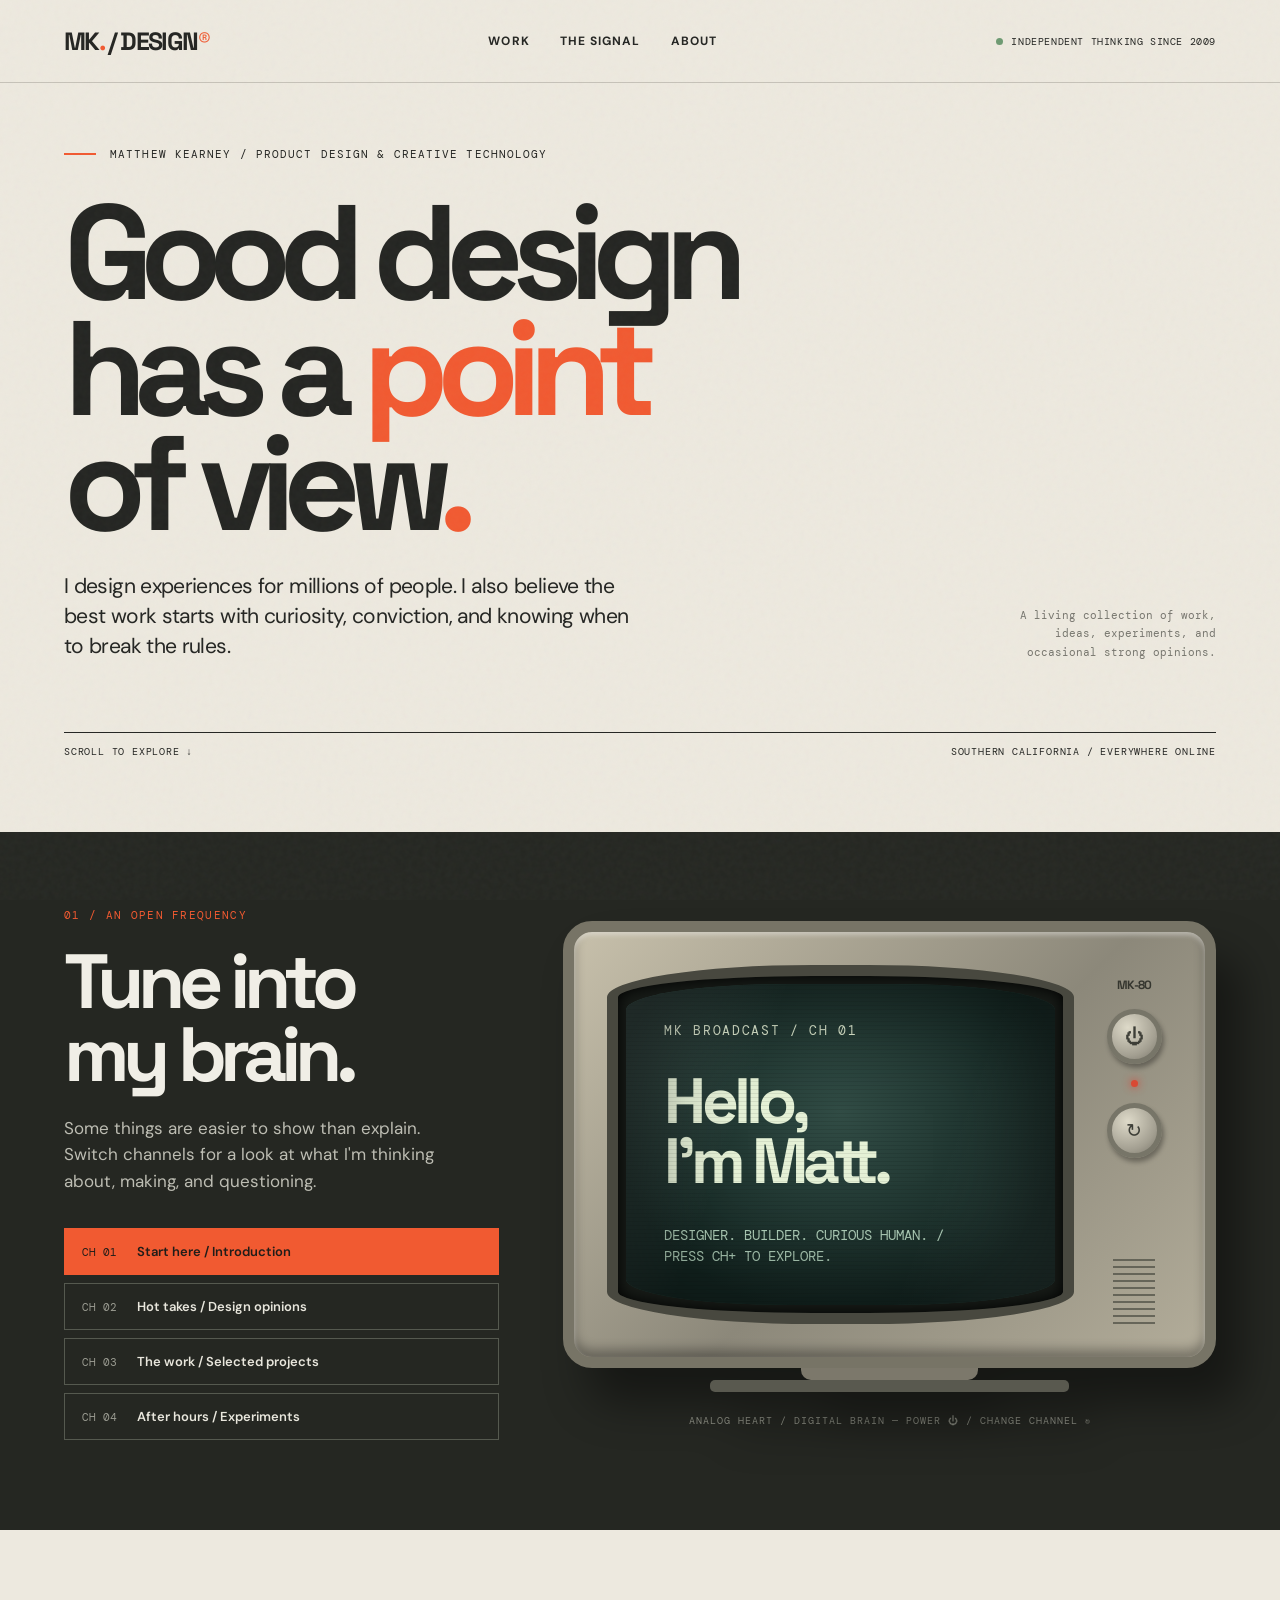
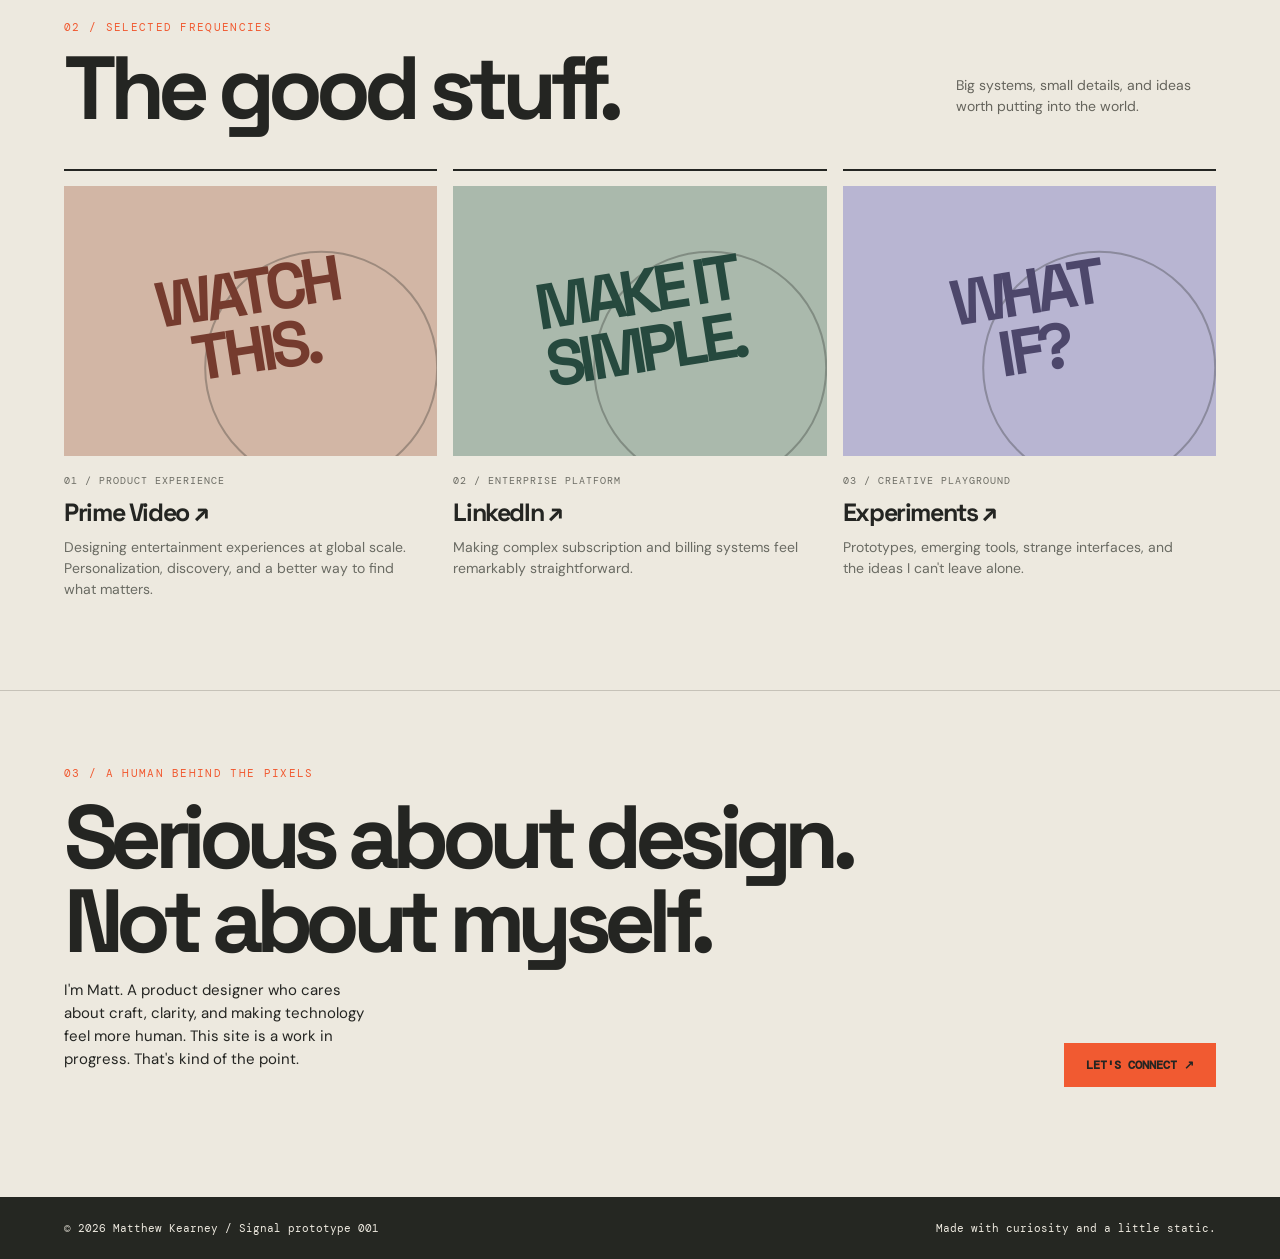
==== index.html @ 36882a9f "Initial baseline: working mattseal prototype" ====
<!doctype html>
<html lang="en"><head><meta charset="utf-8"><meta name="viewport" content="width=device-width,initial-scale=1"><meta name="theme-color" content="#ede9df"><title>Matthew Kearney — Design, with a point of view</title><style>
@import url('https://fonts.googleapis.com/css2?family=DM+Mono:wght@400;500&family=DM+Sans:wght@400;500;600;700&family=Space+Grotesk:wght@400;500;600;700&display=swap');
:root{--paper:#ede9df;--ink:#242522;--muted:#77766e;--orange:#f15a31;--line:#c6c2b8}*{box-sizing:border-box}html{scroll-behavior:smooth}body{margin:0;background:var(--paper);color:var(--ink);font-family:'DM Sans',sans-serif}body:before{content:'';position:fixed;inset:0;pointer-events:none;z-index:20;opacity:.14;background-image:url("data:image/svg+xml,%3Csvg viewBox='0 0 180 180' xmlns='http://www.w3.org/2000/svg'%3E%3Cfilter id='n'%3E%3CfeTurbulence type='fractalNoise' baseFrequency='.88' numOctaves='3' stitchTiles='stitch'/%3E%3C/filter%3E%3Crect width='100%25' height='100%25' filter='url(%23n)' opacity='.24'/%3E%3C/svg%3E")}a{color:inherit}button{font:inherit;cursor:pointer}header{display:flex;align-items:center;justify-content:space-between;padding:25px clamp(22px,5vw,90px);border-bottom:1px solid var(--line)}.logo{font-family:'Space Grotesk';font-weight:700;letter-spacing:-.065em;font-size:25px;text-decoration:none}.logo i{color:var(--orange);font-style:normal}nav{display:flex;gap:30px}nav a{font-size:12px;text-decoration:none;font-weight:700;text-transform:uppercase;letter-spacing:.09em}nav a:hover,.inline:hover{color:var(--orange)}.status{font:10px 'DM Mono';text-transform:uppercase;letter-spacing:.06em}.dot{display:inline-block;width:7px;height:7px;border-radius:50%;background:#6e9a72;margin-right:8px}.hero{padding:64px clamp(22px,5vw,90px) 74px;max-width:1600px;margin:auto}.eyebrow{font:11px 'DM Mono';letter-spacing:.1em;text-transform:uppercase;display:flex;gap:14px;align-items:center}.eyebrow:before{content:'';width:32px;height:2px;background:var(--orange)}h1{font-family:'Space Grotesk',sans-serif;font-size:clamp(68px,10.5vw,170px);line-height:.86;letter-spacing:-.095em;font-weight:700;margin:34px 0 30px;max-width:1280px}h1 em{font-style:normal;color:var(--orange)}.hero-bottom{display:flex;justify-content:space-between;align-items:end;gap:40px}.hero-bottom p{font-size:clamp(17px,1.65vw,23px);line-height:1.42;max-width:570px;letter-spacing:-.03em;margin:0}.hero-bottom .annotation{font:11px/1.7 'DM Mono';max-width:220px;text-align:right;color:var(--muted)}.rule{border-top:1px solid var(--ink);margin-top:70px;display:flex;justify-content:space-between;padding-top:12px;font:10px 'DM Mono';text-transform:uppercase;letter-spacing:.08em}.broadcast{background:#252722;color:#f0eee6;padding:76px clamp(22px,5vw,90px) 90px;overflow:hidden}.broadcast-inner{max-width:1450px;margin:auto;display:grid;grid-template-columns:minmax(300px,.8fr) minmax(400px,1.2fr);gap:5vw;align-items:center}.section-kicker{font:11px 'DM Mono';color:var(--orange);text-transform:uppercase;letter-spacing:.12em}.broadcast h2{font:700 clamp(49px,6vw,92px)/.96 'Space Grotesk';letter-spacing:-.08em;margin:23px 0}.broadcast p{font-size:17px;line-height:1.55;max-width:410px;color:#bdbdb3}.channel-list{display:grid;gap:8px;margin-top:34px}.channel{width:100%;text-align:left;background:transparent;color:#e8e6dc;border:1px solid #55594f;padding:14px 17px;display:flex;gap:20px;align-items:center;transition:.2s}.channel span{font:11px 'DM Mono';color:#9a9b91}.channel strong{font-size:13px;font-weight:600}.channel.active{background:var(--orange);border-color:var(--orange);color:#201d19}.channel.active span{color:#201d19}.tv-wrap{position:relative;max-width:790px;width:100%;margin:auto;filter:drop-shadow(25px 35px 22px #0006)}.tv{background:linear-gradient(135deg,#c7c0ab,#8c887a 53%,#b3ad9a);border:11px solid #777466;border-radius:29px;padding:5%;box-shadow:inset 0 3px 5px #fff6,inset 0 -7px 12px #0005}.tv-front{display:grid;grid-template-columns:minmax(0,1fr) 76px;gap:4%;align-items:stretch}.screen-frame{background:#171b17;border:11px solid #48483f;border-radius:44% / 9%;padding:8px;box-shadow:inset 0 0 15px #000}.screen{aspect-ratio:4/3;position:relative;overflow:hidden;background:#131f1b;border-radius:38% / 8%;isolation:isolate;display:flex;align-items:center;justify-content:center}.screen:after{content:'';position:absolute;inset:0;pointer-events:none;z-index:5;background:repeating-linear-gradient(0deg,#0000 0px,#0000 3px,#0004 4px);opacity:.6;box-shadow:inset 0 0 90px 22px #000b;border-radius:inherit}.screen:before{content:'';position:absolute;inset:0;z-index:4;pointer-events:none;background:linear-gradient(110deg,#fff2,transparent 30%,transparent 70%,#fff1)}.screen-content{position:absolute;inset:0;display:flex;flex-direction:column;justify-content:space-between;padding:9%;background:radial-gradient(ellipse at 50% 40%,#314c45,#142622 75%);color:#e5f1d6}.screen-content .screen-label{font:clamp(8px,1vw,13px) 'DM Mono';letter-spacing:.13em}.screen-content h3{font:700 clamp(30px,5vw,75px)/.93 'Space Grotesk';letter-spacing:-.075em;margin:auto 0}.screen-content p{font:clamp(9px,1.1vw,14px)/1.5 'DM Mono';color:#b2d2bc;margin:0;max-width:85%}.screen-content[data-channel="1"]{background:radial-gradient(circle at 70% 30%,#a85b39,#412c26 65%,#221d1a)}.screen-content[data-channel="1"] p{color:#f7b99e}.screen-content[data-channel="2"]{background:radial-gradient(circle at 30% 20%,#727da3,#242f49 70%)}.screen-content[data-channel="2"] p{color:#c5d0ef}.screen-content[data-channel="3"]{background:radial-gradient(circle at 50% 40%,#777348,#303327 70%)}.screen-content[data-channel="3"] p{color:#d8d6b3}.static{position:absolute;inset:0;z-index:7;opacity:0;pointer-events:none;background:repeating-radial-gradient(circle at 25% 30%,#eee 0px,#555 1px,#111 2px,#aaa 3px);background-size:9px 9px}.static.on{animation:static .38s steps(5) forwards}@keyframes static{0%{opacity:1;transform:translate(4px,0)}90%{opacity:.8;transform:translate(-4px,3px)}100%{opacity:0}}.screen.off .screen-content{opacity:0}.screen.off{background:#0b0e0c}.controls{display:flex;flex-direction:column;align-items:center;gap:16px;padding-top:12px}.tv-mark{font:700 12px 'Space Grotesk';letter-spacing:-.08em;color:#35362f}.knob{border:5px solid #777568;background:radial-gradient(circle at 35% 30%,#dedac9,#a4a092 65%,#7b776b);width:55px;height:55px;border-radius:50%;box-shadow:2px 4px 5px #0005;display:grid;place-items:center;color:#3d3e37;font-size:19px}.knob:hover{transform:rotate(12deg)}.knob:focus-visible,.channel:focus-visible,a:focus-visible{outline:3px solid #ffb66d;outline-offset:3px}.power-indicator{width:7px;height:7px;background:#d94934;border-radius:50%;box-shadow:0 0 9px #e03c2d}.power-indicator.off{background:#5c5b54;box-shadow:none}.speaker{width:42px;height:65px;margin-top:auto;background:repeating-linear-gradient(0deg,#494a40 0 2px,transparent 2px 7px);opacity:.7}.tv-base{width:27%;height:12px;background:#7c786b;margin:auto;border-radius:0 0 10px 10px}.tv-foot{width:55%;height:12px;background:#59594f;margin:auto;border-radius:5px}.tv-caption{text-align:center;color:#8b8d82;font:10px 'DM Mono';margin-top:22px;letter-spacing:.1em}.content{padding:90px clamp(22px,5vw,90px);max-width:1600px;margin:auto}.content-heading{display:flex;align-items:end;justify-content:space-between;gap:30px;margin-bottom:38px}.content h2{font:700 clamp(48px,7vw,96px)/.95 'Space Grotesk';letter-spacing:-.08em;margin:12px 0 0}.content-heading p{max-width:260px;font-size:14px;line-height:1.5;color:#65645c}.cards{display:grid;grid-template-columns:repeat(3,1fr);gap:16px}.card{border-top:2px solid var(--ink);padding-top:15px;text-decoration:none;display:block}.art{height:270px;overflow:hidden;display:flex;align-items:center;justify-content:center;position:relative;margin-bottom:18px}.art.one{background:#d2b6a5}.art.two{background:#aab9ac}.art.three{background:#b8b5d2}.art .art-word{font:700 clamp(43px,5vw,80px)/.9 'Space Grotesk';letter-spacing:-.09em;transform:rotate(-9deg);text-align:center}.art.one .art-word{color:#753b2e}.art.two .art-word{color:#26493e}.art.three .art-word{color:#4d476b}.art:before{content:'';position:absolute;width:230px;height:230px;border:2px solid currentColor;border-radius:50%;opacity:.3;transform:translate(30%,20%)}.card .meta{font:10px 'DM Mono';text-transform:uppercase;letter-spacing:.1em;color:#6c6c64}.card h3{font:700 25px 'Space Grotesk';letter-spacing:-.055em;margin:9px 0}.card p{font-size:14px;line-height:1.5;color:#6a6b63;margin:0;max-width:350px}.card:hover .art-word{transform:rotate(0deg) scale(1.05);transition:.3s}.about{border-top:1px solid var(--line);padding:75px clamp(22px,5vw,90px) 110px;display:flex;justify-content:space-between;gap:40px;align-items:end}.about h2{font:700 clamp(45px,7vw,110px)/.94 'Space Grotesk';letter-spacing:-.085em;margin:15px 0;max-width:930px}.about p{max-width:310px;line-height:1.55;font-size:15px}.pill{display:inline-block;background:var(--orange);padding:14px 22px;text-decoration:none;font:700 12px 'DM Mono';text-transform:uppercase;white-space:nowrap}.pill:hover{background:#d84c25}footer{background:#252722;color:#eeeae0;padding:24px clamp(22px,5vw,90px);display:flex;justify-content:space-between;gap:20px;font:11px 'DM Mono'}@media(max-width:900px){.broadcast-inner{grid-template-columns:1fr}.broadcast-copy{max-width:680px}.tv-wrap{max-width:650px}.cards{grid-template-columns:1fr 1fr}.about{display:block}.about p{max-width:600px}}@media(max-width:600px){header{padding:20px}nav{gap:15px}nav a{font-size:10px}.status{display:none}.hero{padding-top:55px}h1{font-size:clamp(60px,13vw,90px)}.hero-bottom{display:block}.hero-bottom .annotation{margin-top:30px;text-align:left}.broadcast{padding-top:65px}.tv-front{grid-template-columns:minmax(0,1fr) 48px}.tv{border-width:6px;border-radius:20px;padding:3%}.screen-frame{border-width:6px;padding:4px}.controls{gap:12px}.knob{width:37px;height:37px;border-width:3px;font-size:14px}.speaker{width:27px}.screen-content h3{font-size:clamp(25px,8vw,48px)}.screen-content p{font-size:9px}.cards{grid-template-columns:1fr}.art{height:250px}.content-heading{display:block}.about{padding-bottom:70px}footer{flex-direction:column}.rule{margin-top:45px}}@media(prefers-reduced-motion:reduce){*,*:before,*:after{animation-duration:.01ms!important;scroll-behavior:auto!important;transition-duration:.01ms!important}}
</style></head><body><header><a class="logo" href="#top">MK<span style="color:var(--orange)">.</span> / DESIGN<i>®</i></a><nav aria-label="Main navigation"><a href="#work">Work</a><a href="#broadcast">The Signal</a><a href="#about">About</a></nav><div class="status"><span class="dot"></span>Independent thinking since 2009</div></header><main id="top"><section class="hero"><div class="eyebrow">Matthew Kearney / Product design & creative technology</div><h1>Good design<br>has a <em>point</em><br>of view<span style="color:var(--orange)">.</span></h1><div class="hero-bottom"><p>I design experiences for millions of people. I also believe the best work starts with curiosity, conviction, and knowing when to break the rules.</p><div class="annotation">A living collection of work, ideas, experiments, and occasional strong opinions.</div></div><div class="rule"><span>Scroll to explore ↓</span><span>Southern California / Everywhere online</span></div></section><section class="broadcast" id="broadcast"><div class="broadcast-inner"><div class="broadcast-copy"><div class="section-kicker">01 / An open frequency</div><h2>Tune into<br>my brain.</h2><p>Some things are easier to show than explain. Switch channels for a look at what I'm thinking about, making, and questioning.</p><div class="channel-list" role="group" aria-label="TV channels"><button class="channel active" data-channel="0" aria-pressed="true"><span>CH 01</span><strong>Start here / Introduction</strong></button><button class="channel" data-channel="1" aria-pressed="false"><span>CH 02</span><strong>Hot takes / Design opinions</strong></button><button class="channel" data-channel="2" aria-pressed="false"><span>CH 03</span><strong>The work / Selected projects</strong></button><button class="channel" data-channel="3" aria-pressed="false"><span>CH 04</span><strong>After hours / Experiments</strong></button></div></div><div><div class="tv-wrap"><div class="tv"><div class="tv-front"><div class="screen-frame"><div class="screen" id="screen" aria-live="polite"><div class="screen-content" id="screenContent" data-channel="0"><div class="screen-label" id="screenLabel">MK BROADCAST / CH 01</div><h3 id="screenTitle">Hello,<br>I'm Matt.</h3><p id="screenDesc">DESIGNER. BUILDER. CURIOUS HUMAN. / PRESS CH+ TO EXPLORE.</p></div><div class="static" id="static"></div></div></div><div class="controls"><div class="tv-mark">MK-80</div><button class="knob" id="power" aria-label="Toggle television power" title="Power">⏻</button><span class="power-indicator" id="indicator"></span><button class="knob" id="next" aria-label="Next channel" title="Next channel">↻</button><div class="speaker" aria-hidden="true"></div></div></div></div><div class="tv-base"></div><div class="tv-foot"></div></div><div class="tv-caption">ANALOG HEART / DIGITAL BRAIN — POWER ⏻ / CHANGE CHANNEL ↻</div></div></div></section><section class="content" id="work"><div class="content-heading"><div><div class="section-kicker">02 / Selected frequencies</div><h2>The good stuff.</h2></div><p>Big systems, small details, and ideas worth putting into the world.</p></div><div class="cards"><a class="card" href="https://sealspace.com" target="_blank" rel="noopener"><div class="art one"><span class="art-word">WATCH<br>THIS.</span></div><div class="meta">01 / Product experience</div><h3>Prime Video ↗</h3><p>Designing entertainment experiences at global scale. Personalization, discovery, and a better way to find what matters.</p></a><a class="card" href="https://sealspace.com" target="_blank" rel="noopener"><div class="art two"><span class="art-word">MAKE IT<br>SIMPLE.</span></div><div class="meta">02 / Enterprise platform</div><h3>LinkedIn ↗</h3><p>Making complex subscription and billing systems feel remarkably straightforward.</p></a><a class="card" href="#broadcast"><div class="art three"><span class="art-word">WHAT<br>IF?</span></div><div class="meta">03 / Creative playground</div><h3>Experiments ↗</h3><p>Prototypes, emerging tools, strange interfaces, and the ideas I can't leave alone.</p></a></div></section><section class="about" id="about"><div><div class="section-kicker">03 / A human behind the pixels</div><h2>Serious about design.<br>Not about myself.</h2><p>I'm Matt. A product designer who cares about craft, clarity, and making technology feel more human. This site is a work in progress. That's kind of the point.</p></div><a class="pill" href="https://www.linkedin.com/in/matthewkearneydesign/" target="_blank" rel="noopener">Let's connect ↗</a></section></main><footer><span>© 2026 Matthew Kearney / Signal prototype 001</span><span>Made with curiosity and a little static.</span></footer><script>
const channels=[{title:'Hello,<br>I\'m Matt.',desc:'DESIGNER. BUILDER. CURIOUS HUMAN. / PRESS CH+ TO EXPLORE.'},{title:'More isn\'t<br>better.',desc:'JUST BECAUSE WE CAN BUILD IT DOESN\'T MEAN WE SHOULD.'},{title:'Ideas at<br>scale.',desc:'PRIME VIDEO / LINKEDIN / REAL PRODUCTS, REAL PEOPLE.'},{title:'Stay<br>curious.',desc:'PROTOTYPES, ANALOG OBSESSIONS & THE OCCASIONAL HAPPY ACCIDENT.'}];let current=0,powered=true,timer;const screen=document.getElementById('screen'),content=document.getElementById('screenContent'),noise=document.getElementById('static');function setChannel(n){current=(n+channels.length)%channels.length;document.querySelectorAll('.channel').forEach((b,i)=>{b.classList.toggle('active',i===current);b.setAttribute('aria-pressed',String(i===current))});if(!powered)return;noise.classList.remove('on');void noise.offsetWidth;noise.classList.add('on');clearTimeout(timer);timer=setTimeout(()=>{content.dataset.channel=String(current);document.getElementById('screenLabel').textContent='MK BROADCAST / CH 0'+(current+1);document.getElementById('screenTitle').innerHTML=channels[current].title;document.getElementById('screenDesc').textContent=channels[current].desc},180)}document.querySelectorAll('.channel').forEach(b=>b.addEventListener('click',()=>setChannel(Number(b.dataset.channel))));document.getElementById('next').addEventListener('click',()=>setChannel(current+1));document.getElementById('power').addEventListener('click',()=>{powered=!powered;screen.classList.toggle('off',!powered);document.getElementById('indicator').classList.toggle('off',!powered);document.getElementById('power').setAttribute('aria-pressed',String(powered));if(powered)setChannel(current)});document.addEventListener('keydown',e=>{if((e.key==='ArrowRight'||e.key==='ArrowLeft')&&document.activeElement.closest('.broadcast')){e.preventDefault();setChannel(current+(e.key==='ArrowRight'?1:-1))}});
</script></body></html>
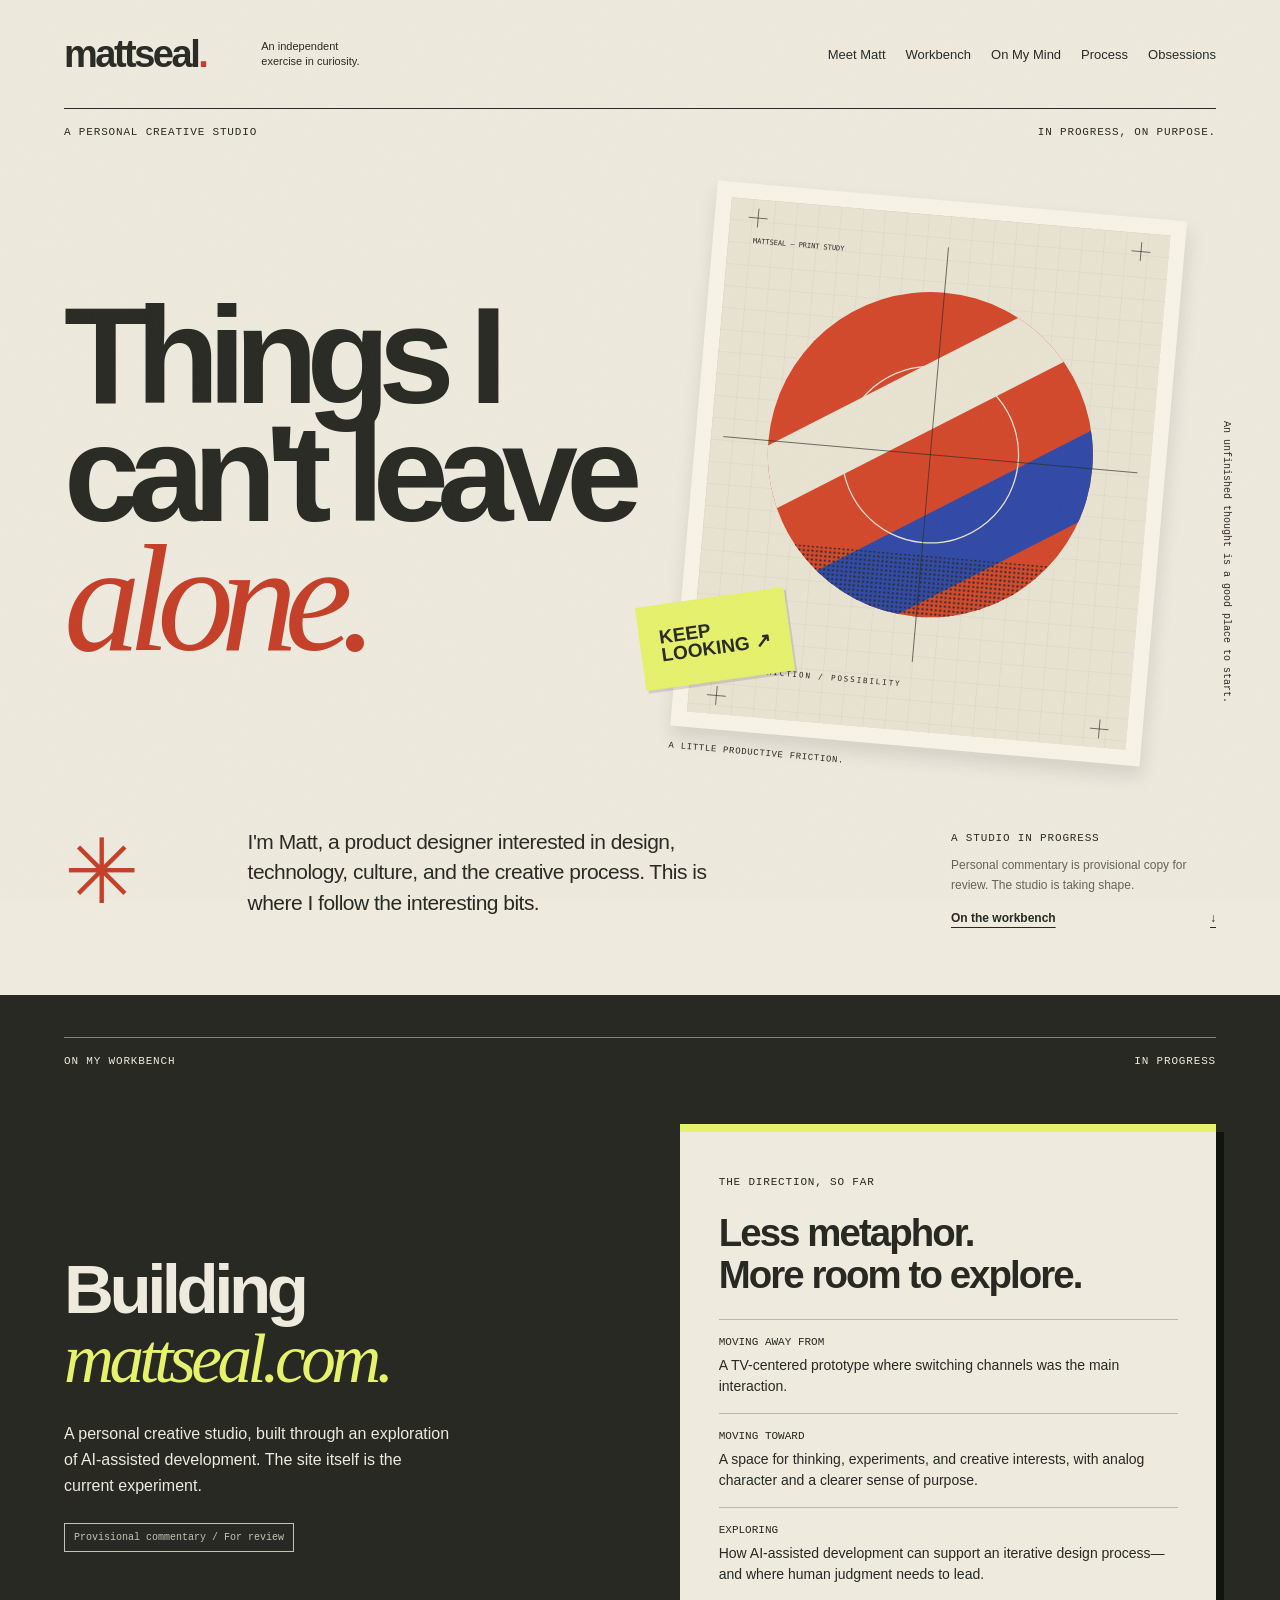
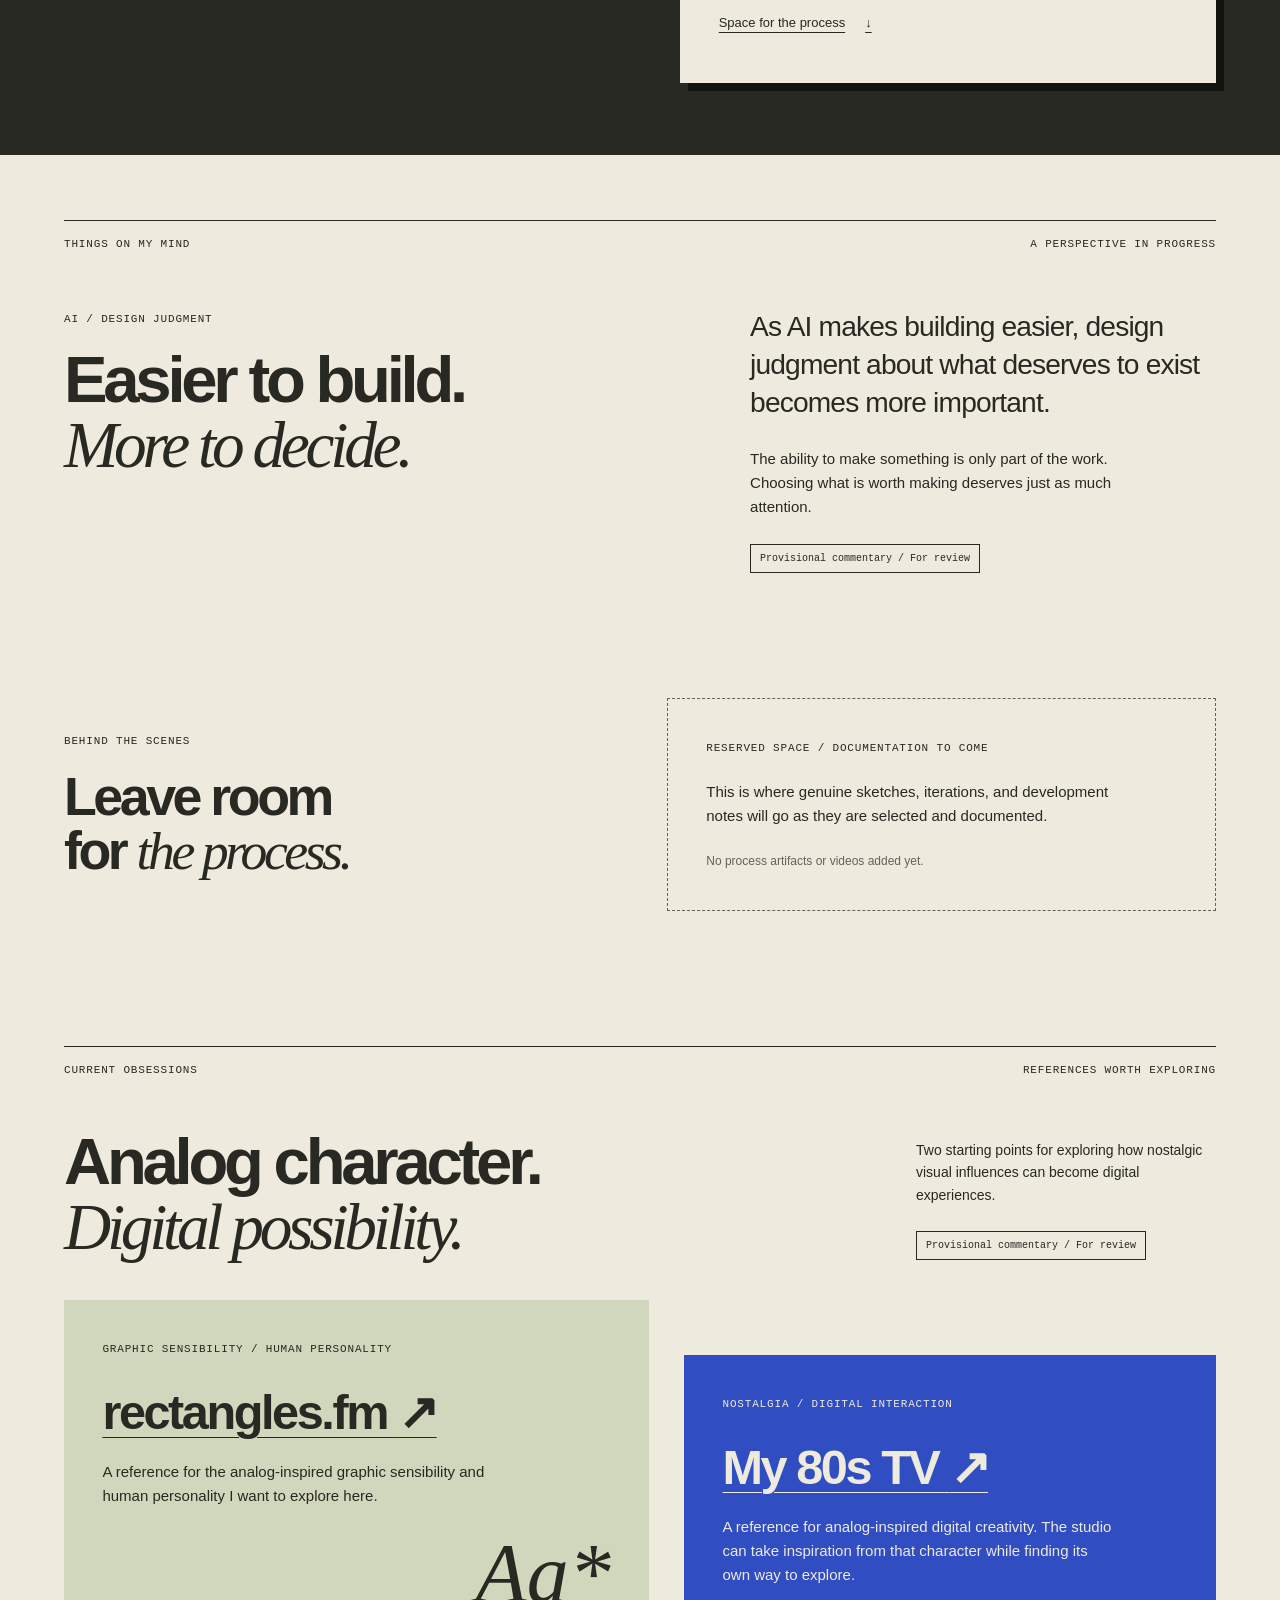
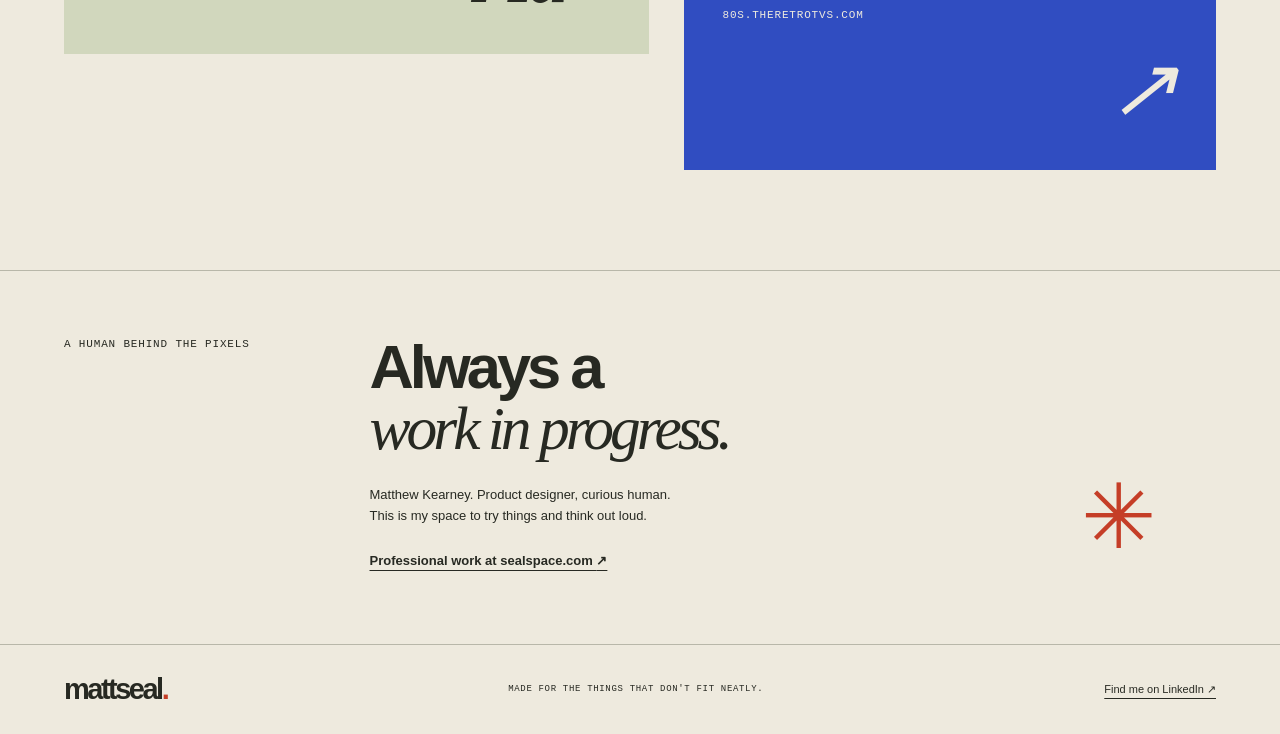
==== commit 0b29b6e1: "feat: preserve v3 Open Studio creative direction" ====
--- a/index.html
+++ b/index.html
@@ -1,7 +1,100 @@
 <!doctype html>
-<html lang="en"><head><meta charset="utf-8"><meta name="viewport" content="width=device-width,initial-scale=1"><meta name="theme-color" content="#ede9df"><title>Matthew Kearney — Design, with a point of view</title><style>
-@import url('https://fonts.googleapis.com/css2?family=DM+Mono:wght@400;500&family=DM+Sans:wght@400;500;600;700&family=Space+Grotesk:wght@400;500;600;700&display=swap');
-:root{--paper:#ede9df;--ink:#242522;--muted:#77766e;--orange:#f15a31;--line:#c6c2b8}*{box-sizing:border-box}html{scroll-behavior:smooth}body{margin:0;background:var(--paper);color:var(--ink);font-family:'DM Sans',sans-serif}body:before{content:'';position:fixed;inset:0;pointer-events:none;z-index:20;opacity:.14;background-image:url("data:image/svg+xml,%3Csvg viewBox='0 0 180 180' xmlns='http://www.w3.org/2000/svg'%3E%3Cfilter id='n'%3E%3CfeTurbulence type='fractalNoise' baseFrequency='.88' numOctaves='3' stitchTiles='stitch'/%3E%3C/filter%3E%3Crect width='100%25' height='100%25' filter='url(%23n)' opacity='.24'/%3E%3C/svg%3E")}a{color:inherit}button{font:inherit;cursor:pointer}header{display:flex;align-items:center;justify-content:space-between;padding:25px clamp(22px,5vw,90px);border-bottom:1px solid var(--line)}.logo{font-family:'Space Grotesk';font-weight:700;letter-spacing:-.065em;font-size:25px;text-decoration:none}.logo i{color:var(--orange);font-style:normal}nav{display:flex;gap:30px}nav a{font-size:12px;text-decoration:none;font-weight:700;text-transform:uppercase;letter-spacing:.09em}nav a:hover,.inline:hover{color:var(--orange)}.status{font:10px 'DM Mono';text-transform:uppercase;letter-spacing:.06em}.dot{display:inline-block;width:7px;height:7px;border-radius:50%;background:#6e9a72;margin-right:8px}.hero{padding:64px clamp(22px,5vw,90px) 74px;max-width:1600px;margin:auto}.eyebrow{font:11px 'DM Mono';letter-spacing:.1em;text-transform:uppercase;display:flex;gap:14px;align-items:center}.eyebrow:before{content:'';width:32px;height:2px;background:var(--orange)}h1{font-family:'Space Grotesk',sans-serif;font-size:clamp(68px,10.5vw,170px);line-height:.86;letter-spacing:-.095em;font-weight:700;margin:34px 0 30px;max-width:1280px}h1 em{font-style:normal;color:var(--orange)}.hero-bottom{display:flex;justify-content:space-between;align-items:end;gap:40px}.hero-bottom p{font-size:clamp(17px,1.65vw,23px);line-height:1.42;max-width:570px;letter-spacing:-.03em;margin:0}.hero-bottom .annotation{font:11px/1.7 'DM Mono';max-width:220px;text-align:right;color:var(--muted)}.rule{border-top:1px solid var(--ink);margin-top:70px;display:flex;justify-content:space-between;padding-top:12px;font:10px 'DM Mono';text-transform:uppercase;letter-spacing:.08em}.broadcast{background:#252722;color:#f0eee6;padding:76px clamp(22px,5vw,90px) 90px;overflow:hidden}.broadcast-inner{max-width:1450px;margin:auto;display:grid;grid-template-columns:minmax(300px,.8fr) minmax(400px,1.2fr);gap:5vw;align-items:center}.section-kicker{font:11px 'DM Mono';color:var(--orange);text-transform:uppercase;letter-spacing:.12em}.broadcast h2{font:700 clamp(49px,6vw,92px)/.96 'Space Grotesk';letter-spacing:-.08em;margin:23px 0}.broadcast p{font-size:17px;line-height:1.55;max-width:410px;color:#bdbdb3}.channel-list{display:grid;gap:8px;margin-top:34px}.channel{width:100%;text-align:left;background:transparent;color:#e8e6dc;border:1px solid #55594f;padding:14px 17px;display:flex;gap:20px;align-items:center;transition:.2s}.channel span{font:11px 'DM Mono';color:#9a9b91}.channel strong{font-size:13px;font-weight:600}.channel.active{background:var(--orange);border-color:var(--orange);color:#201d19}.channel.active span{color:#201d19}.tv-wrap{position:relative;max-width:790px;width:100%;margin:auto;filter:drop-shadow(25px 35px 22px #0006)}.tv{background:linear-gradient(135deg,#c7c0ab,#8c887a 53%,#b3ad9a);border:11px solid #777466;border-radius:29px;padding:5%;box-shadow:inset 0 3px 5px #fff6,inset 0 -7px 12px #0005}.tv-front{display:grid;grid-template-columns:minmax(0,1fr) 76px;gap:4%;align-items:stretch}.screen-frame{background:#171b17;border:11px solid #48483f;border-radius:44% / 9%;padding:8px;box-shadow:inset 0 0 15px #000}.screen{aspect-ratio:4/3;position:relative;overflow:hidden;background:#131f1b;border-radius:38% / 8%;isolation:isolate;display:flex;align-items:center;justify-content:center}.screen:after{content:'';position:absolute;inset:0;pointer-events:none;z-index:5;background:repeating-linear-gradient(0deg,#0000 0px,#0000 3px,#0004 4px);opacity:.6;box-shadow:inset 0 0 90px 22px #000b;border-radius:inherit}.screen:before{content:'';position:absolute;inset:0;z-index:4;pointer-events:none;background:linear-gradient(110deg,#fff2,transparent 30%,transparent 70%,#fff1)}.screen-content{position:absolute;inset:0;display:flex;flex-direction:column;justify-content:space-between;padding:9%;background:radial-gradient(ellipse at 50% 40%,#314c45,#142622 75%);color:#e5f1d6}.screen-content .screen-label{font:clamp(8px,1vw,13px) 'DM Mono';letter-spacing:.13em}.screen-content h3{font:700 clamp(30px,5vw,75px)/.93 'Space Grotesk';letter-spacing:-.075em;margin:auto 0}.screen-content p{font:clamp(9px,1.1vw,14px)/1.5 'DM Mono';color:#b2d2bc;margin:0;max-width:85%}.screen-content[data-channel="1"]{background:radial-gradient(circle at 70% 30%,#a85b39,#412c26 65%,#221d1a)}.screen-content[data-channel="1"] p{color:#f7b99e}.screen-content[data-channel="2"]{background:radial-gradient(circle at 30% 20%,#727da3,#242f49 70%)}.screen-content[data-channel="2"] p{color:#c5d0ef}.screen-content[data-channel="3"]{background:radial-gradient(circle at 50% 40%,#777348,#303327 70%)}.screen-content[data-channel="3"] p{color:#d8d6b3}.static{position:absolute;inset:0;z-index:7;opacity:0;pointer-events:none;background:repeating-radial-gradient(circle at 25% 30%,#eee 0px,#555 1px,#111 2px,#aaa 3px);background-size:9px 9px}.static.on{animation:static .38s steps(5) forwards}@keyframes static{0%{opacity:1;transform:translate(4px,0)}90%{opacity:.8;transform:translate(-4px,3px)}100%{opacity:0}}.screen.off .screen-content{opacity:0}.screen.off{background:#0b0e0c}.controls{display:flex;flex-direction:column;align-items:center;gap:16px;padding-top:12px}.tv-mark{font:700 12px 'Space Grotesk';letter-spacing:-.08em;color:#35362f}.knob{border:5px solid #777568;background:radial-gradient(circle at 35% 30%,#dedac9,#a4a092 65%,#7b776b);width:55px;height:55px;border-radius:50%;box-shadow:2px 4px 5px #0005;display:grid;place-items:center;color:#3d3e37;font-size:19px}.knob:hover{transform:rotate(12deg)}.knob:focus-visible,.channel:focus-visible,a:focus-visible{outline:3px solid #ffb66d;outline-offset:3px}.power-indicator{width:7px;height:7px;background:#d94934;border-radius:50%;box-shadow:0 0 9px #e03c2d}.power-indicator.off{background:#5c5b54;box-shadow:none}.speaker{width:42px;height:65px;margin-top:auto;background:repeating-linear-gradient(0deg,#494a40 0 2px,transparent 2px 7px);opacity:.7}.tv-base{width:27%;height:12px;background:#7c786b;margin:auto;border-radius:0 0 10px 10px}.tv-foot{width:55%;height:12px;background:#59594f;margin:auto;border-radius:5px}.tv-caption{text-align:center;color:#8b8d82;font:10px 'DM Mono';margin-top:22px;letter-spacing:.1em}.content{padding:90px clamp(22px,5vw,90px);max-width:1600px;margin:auto}.content-heading{display:flex;align-items:end;justify-content:space-between;gap:30px;margin-bottom:38px}.content h2{font:700 clamp(48px,7vw,96px)/.95 'Space Grotesk';letter-spacing:-.08em;margin:12px 0 0}.content-heading p{max-width:260px;font-size:14px;line-height:1.5;color:#65645c}.cards{display:grid;grid-template-columns:repeat(3,1fr);gap:16px}.card{border-top:2px solid var(--ink);padding-top:15px;text-decoration:none;display:block}.art{height:270px;overflow:hidden;display:flex;align-items:center;justify-content:center;position:relative;margin-bottom:18px}.art.one{background:#d2b6a5}.art.two{background:#aab9ac}.art.three{background:#b8b5d2}.art .art-word{font:700 clamp(43px,5vw,80px)/.9 'Space Grotesk';letter-spacing:-.09em;transform:rotate(-9deg);text-align:center}.art.one .art-word{color:#753b2e}.art.two .art-word{color:#26493e}.art.three .art-word{color:#4d476b}.art:before{content:'';position:absolute;width:230px;height:230px;border:2px solid currentColor;border-radius:50%;opacity:.3;transform:translate(30%,20%)}.card .meta{font:10px 'DM Mono';text-transform:uppercase;letter-spacing:.1em;color:#6c6c64}.card h3{font:700 25px 'Space Grotesk';letter-spacing:-.055em;margin:9px 0}.card p{font-size:14px;line-height:1.5;color:#6a6b63;margin:0;max-width:350px}.card:hover .art-word{transform:rotate(0deg) scale(1.05);transition:.3s}.about{border-top:1px solid var(--line);padding:75px clamp(22px,5vw,90px) 110px;display:flex;justify-content:space-between;gap:40px;align-items:end}.about h2{font:700 clamp(45px,7vw,110px)/.94 'Space Grotesk';letter-spacing:-.085em;margin:15px 0;max-width:930px}.about p{max-width:310px;line-height:1.55;font-size:15px}.pill{display:inline-block;background:var(--orange);padding:14px 22px;text-decoration:none;font:700 12px 'DM Mono';text-transform:uppercase;white-space:nowrap}.pill:hover{background:#d84c25}footer{background:#252722;color:#eeeae0;padding:24px clamp(22px,5vw,90px);display:flex;justify-content:space-between;gap:20px;font:11px 'DM Mono'}@media(max-width:900px){.broadcast-inner{grid-template-columns:1fr}.broadcast-copy{max-width:680px}.tv-wrap{max-width:650px}.cards{grid-template-columns:1fr 1fr}.about{display:block}.about p{max-width:600px}}@media(max-width:600px){header{padding:20px}nav{gap:15px}nav a{font-size:10px}.status{display:none}.hero{padding-top:55px}h1{font-size:clamp(60px,13vw,90px)}.hero-bottom{display:block}.hero-bottom .annotation{margin-top:30px;text-align:left}.broadcast{padding-top:65px}.tv-front{grid-template-columns:minmax(0,1fr) 48px}.tv{border-width:6px;border-radius:20px;padding:3%}.screen-frame{border-width:6px;padding:4px}.controls{gap:12px}.knob{width:37px;height:37px;border-width:3px;font-size:14px}.speaker{width:27px}.screen-content h3{font-size:clamp(25px,8vw,48px)}.screen-content p{font-size:9px}.cards{grid-template-columns:1fr}.art{height:250px}.content-heading{display:block}.about{padding-bottom:70px}footer{flex-direction:column}.rule{margin-top:45px}}@media(prefers-reduced-motion:reduce){*,*:before,*:after{animation-duration:.01ms!important;scroll-behavior:auto!important;transition-duration:.01ms!important}}
-</style></head><body><header><a class="logo" href="#top">MK<span style="color:var(--orange)">.</span> / DESIGN<i>®</i></a><nav aria-label="Main navigation"><a href="#work">Work</a><a href="#broadcast">The Signal</a><a href="#about">About</a></nav><div class="status"><span class="dot"></span>Independent thinking since 2009</div></header><main id="top"><section class="hero"><div class="eyebrow">Matthew Kearney / Product design & creative technology</div><h1>Good design<br>has a <em>point</em><br>of view<span style="color:var(--orange)">.</span></h1><div class="hero-bottom"><p>I design experiences for millions of people. I also believe the best work starts with curiosity, conviction, and knowing when to break the rules.</p><div class="annotation">A living collection of work, ideas, experiments, and occasional strong opinions.</div></div><div class="rule"><span>Scroll to explore ↓</span><span>Southern California / Everywhere online</span></div></section><section class="broadcast" id="broadcast"><div class="broadcast-inner"><div class="broadcast-copy"><div class="section-kicker">01 / An open frequency</div><h2>Tune into<br>my brain.</h2><p>Some things are easier to show than explain. Switch channels for a look at what I'm thinking about, making, and questioning.</p><div class="channel-list" role="group" aria-label="TV channels"><button class="channel active" data-channel="0" aria-pressed="true"><span>CH 01</span><strong>Start here / Introduction</strong></button><button class="channel" data-channel="1" aria-pressed="false"><span>CH 02</span><strong>Hot takes / Design opinions</strong></button><button class="channel" data-channel="2" aria-pressed="false"><span>CH 03</span><strong>The work / Selected projects</strong></button><button class="channel" data-channel="3" aria-pressed="false"><span>CH 04</span><strong>After hours / Experiments</strong></button></div></div><div><div class="tv-wrap"><div class="tv"><div class="tv-front"><div class="screen-frame"><div class="screen" id="screen" aria-live="polite"><div class="screen-content" id="screenContent" data-channel="0"><div class="screen-label" id="screenLabel">MK BROADCAST / CH 01</div><h3 id="screenTitle">Hello,<br>I'm Matt.</h3><p id="screenDesc">DESIGNER. BUILDER. CURIOUS HUMAN. / PRESS CH+ TO EXPLORE.</p></div><div class="static" id="static"></div></div></div><div class="controls"><div class="tv-mark">MK-80</div><button class="knob" id="power" aria-label="Toggle television power" title="Power">⏻</button><span class="power-indicator" id="indicator"></span><button class="knob" id="next" aria-label="Next channel" title="Next channel">↻</button><div class="speaker" aria-hidden="true"></div></div></div></div><div class="tv-base"></div><div class="tv-foot"></div></div><div class="tv-caption">ANALOG HEART / DIGITAL BRAIN — POWER ⏻ / CHANGE CHANNEL ↻</div></div></div></section><section class="content" id="work"><div class="content-heading"><div><div class="section-kicker">02 / Selected frequencies</div><h2>The good stuff.</h2></div><p>Big systems, small details, and ideas worth putting into the world.</p></div><div class="cards"><a class="card" href="https://sealspace.com" target="_blank" rel="noopener"><div class="art one"><span class="art-word">WATCH<br>THIS.</span></div><div class="meta">01 / Product experience</div><h3>Prime Video ↗</h3><p>Designing entertainment experiences at global scale. Personalization, discovery, and a better way to find what matters.</p></a><a class="card" href="https://sealspace.com" target="_blank" rel="noopener"><div class="art two"><span class="art-word">MAKE IT<br>SIMPLE.</span></div><div class="meta">02 / Enterprise platform</div><h3>LinkedIn ↗</h3><p>Making complex subscription and billing systems feel remarkably straightforward.</p></a><a class="card" href="#broadcast"><div class="art three"><span class="art-word">WHAT<br>IF?</span></div><div class="meta">03 / Creative playground</div><h3>Experiments ↗</h3><p>Prototypes, emerging tools, strange interfaces, and the ideas I can't leave alone.</p></a></div></section><section class="about" id="about"><div><div class="section-kicker">03 / A human behind the pixels</div><h2>Serious about design.<br>Not about myself.</h2><p>I'm Matt. A product designer who cares about craft, clarity, and making technology feel more human. This site is a work in progress. That's kind of the point.</p></div><a class="pill" href="https://www.linkedin.com/in/matthewkearneydesign/" target="_blank" rel="noopener">Let's connect ↗</a></section></main><footer><span>© 2026 Matthew Kearney / Signal prototype 001</span><span>Made with curiosity and a little static.</span></footer><script>
-const channels=[{title:'Hello,<br>I\'m Matt.',desc:'DESIGNER. BUILDER. CURIOUS HUMAN. / PRESS CH+ TO EXPLORE.'},{title:'More isn\'t<br>better.',desc:'JUST BECAUSE WE CAN BUILD IT DOESN\'T MEAN WE SHOULD.'},{title:'Ideas at<br>scale.',desc:'PRIME VIDEO / LINKEDIN / REAL PRODUCTS, REAL PEOPLE.'},{title:'Stay<br>curious.',desc:'PROTOTYPES, ANALOG OBSESSIONS & THE OCCASIONAL HAPPY ACCIDENT.'}];let current=0,powered=true,timer;const screen=document.getElementById('screen'),content=document.getElementById('screenContent'),noise=document.getElementById('static');function setChannel(n){current=(n+channels.length)%channels.length;document.querySelectorAll('.channel').forEach((b,i)=>{b.classList.toggle('active',i===current);b.setAttribute('aria-pressed',String(i===current))});if(!powered)return;noise.classList.remove('on');void noise.offsetWidth;noise.classList.add('on');clearTimeout(timer);timer=setTimeout(()=>{content.dataset.channel=String(current);document.getElementById('screenLabel').textContent='MK BROADCAST / CH 0'+(current+1);document.getElementById('screenTitle').innerHTML=channels[current].title;document.getElementById('screenDesc').textContent=channels[current].desc},180)}document.querySelectorAll('.channel').forEach(b=>b.addEventListener('click',()=>setChannel(Number(b.dataset.channel))));document.getElementById('next').addEventListener('click',()=>setChannel(current+1));document.getElementById('power').addEventListener('click',()=>{powered=!powered;screen.classList.toggle('off',!powered);document.getElementById('indicator').classList.toggle('off',!powered);document.getElementById('power').setAttribute('aria-pressed',String(powered));if(powered)setChannel(current)});document.addEventListener('keydown',e=>{if((e.key==='ArrowRight'||e.key==='ArrowLeft')&&document.activeElement.closest('.broadcast')){e.preventDefault();setChannel(current+(e.key==='ArrowRight'?1:-1))}});
-</script></body></html>
+<html lang="en">
+<head>
+  <meta charset="utf-8">
+  <meta name="viewport" content="width=device-width, initial-scale=1">
+  <meta name="theme-color" content="#eeeade">
+  <meta name="description" content="Matthew Kearney's creative playground for design, technology, culture, and things he can't leave alone.">
+  <title>mattseal. — Things I can't leave alone.</title>
+  <link rel="icon" href="assets/favicon.svg" type="image/svg+xml">
+  <link rel="stylesheet" href="styles.css">
+  <script src="main.js" defer></script>
+</head>
+<body>
+  <a class="skip-link" href="#main">Skip to content</a>
+  <header class="masthead wrap">
+    <a class="wordmark" href="#top" aria-label="mattseal home">mattseal<span>.</span></a>
+    <span class="masthead-note">An independent<br>exercise in curiosity.</span>
+    <nav aria-label="Main navigation">
+      <a href="#meet-matt">Meet Matt</a><a href="#workbench">Workbench</a><a href="#mind">On My Mind</a><a href="#process">Process</a><a href="#obsessions">Obsessions</a>
+    </nav>
+  </header>
+  <main id="main" tabindex="-1">
+    <section class="opening wrap" id="top" aria-labelledby="opening-title">
+      <div class="studio-meta meta"><span>A personal creative studio</span><span>In progress, on purpose.</span></div>
+      <div class="opening-composition">
+        <h1 id="opening-title">Things I<br>can't leave<br><em>alone.</em></h1>
+        <figure class="opening-art">
+          <div class="art-mat"><img src="assets/overprint.svg" width="700" height="820" alt="An original abstract print: vermilion and blue circular forms overlap on a paper grid."></div>
+          <span class="art-stamp" aria-hidden="true">KEEP<br>LOOKING ↗</span>
+          <figcaption class="meta">A little productive friction.</figcaption>
+        </figure>
+        <span class="margin-note" aria-hidden="true">An unfinished thought is a good place to start.</span>
+      </div>
+      <div class="opening-bottom" id="meet-matt" role="region" aria-label="Meet Matt">
+        <span class="asterisk" aria-hidden="true">✳</span>
+        <p>I'm Matt, a product designer interested in design, technology, culture, and the creative process. This is where I follow the interesting bits.</p>
+        <div class="draft-note"><span class="meta">A studio in progress</span><p>Personal commentary is provisional copy for review. The studio is taking shape.</p><a href="#workbench">On the workbench <span aria-hidden="true">↓</span></a></div>
+      </div>
+    </section>
+
+    <section class="workbench" id="workbench" aria-labelledby="workbench-title">
+      <div class="wrap">
+        <div class="section-label meta"><span>On My Workbench</span><span>In progress</span></div>
+        <div class="workbench-layout">
+          <div class="workbench-copy">
+            <h2 id="workbench-title">Building<br><em>mattseal.com.</em></h2>
+            <p>A personal creative studio, built through an exploration of AI-assisted development. The site itself is the current experiment.</p>
+            <span class="draft-tag">Provisional commentary / For review</span>
+          </div>
+          <div class="bench-sheet">
+            <span class="meta">The direction, so far</span>
+            <h3>Less metaphor.<br>More room to explore.</h3>
+            <dl>
+              <div><dt>Moving away from</dt><dd>A TV-centered prototype where switching channels was the main interaction.</dd></div>
+              <div><dt>Moving toward</dt><dd>A space for thinking, experiments, and creative interests, with analog character and a clearer sense of purpose.</dd></div>
+              <div><dt>Exploring</dt><dd>How AI-assisted development can support an iterative design process—and where human judgment needs to lead.</dd></div>
+            </dl>
+            <a href="#process">Space for the process <span aria-hidden="true">↓</span></a>
+          </div>
+        </div>
+      </div>
+    </section>
+
+    <section class="mind section wrap" id="mind" aria-labelledby="mind-title">
+      <div class="section-label meta"><span>Things on My Mind</span><span>A perspective in progress</span></div>
+      <div class="mind-layout">
+        <div><span class="meta">AI / Design judgment</span><h2 id="mind-title">Easier to build.<br><em>More to decide.</em></h2></div>
+        <div class="mind-copy"><p>As AI makes building easier, design judgment about what deserves to exist becomes more important.</p><p>The ability to make something is only part of the work. Choosing what is worth making deserves just as much attention.</p><span class="draft-tag">Provisional commentary / For review</span></div>
+      </div>
+    </section>
+
+    <section class="process wrap" id="process" aria-labelledby="process-title">
+      <div class="process-heading"><span class="meta">Behind the Scenes</span><h2 id="process-title">Leave room<br>for <em>the process.</em></h2></div>
+      <div class="process-space"><span class="meta">Reserved space / Documentation to come</span><p>This is where genuine sketches, iterations, and development notes will go as they are selected and documented.</p><p class="muted">No process artifacts or videos added yet.</p></div>
+    </section>
+
+    <section class="obsessions section wrap" id="obsessions" aria-labelledby="obsessions-title">
+      <div class="section-label meta"><span>Current Obsessions</span><span>References worth exploring</span></div>
+      <div class="obsessions-heading"><h2 id="obsessions-title">Analog character.<br><em>Digital possibility.</em></h2><p>Two starting points for exploring how nostalgic visual influences can become digital experiences.<br><span class="draft-tag">Provisional commentary / For review</span></p></div>
+      <div class="reference-grid">
+        <article class="reference reference-paper">
+          <span class="meta">Graphic sensibility / Human personality</span>
+          <h3><a href="https://rectangles.fm/">rectangles.fm <span aria-hidden="true">↗</span></a></h3>
+          <p>A reference for the analog-inspired graphic sensibility and human personality I want to explore here.</p>
+          <span class="reference-mark" aria-hidden="true">Aa*</span>
+        </article>
+        <article class="reference reference-blue">
+          <span class="meta">Nostalgia / Digital interaction</span>
+          <h3><a href="https://80s.theretrotvs.com/">My 80s TV <span aria-hidden="true">↗</span></a></h3>
+          <p>A reference for analog-inspired digital creativity. The studio can take inspiration from that character while finding its own way to explore.</p>
+          <span class="reference-domain meta">80s.theretrotvs.com</span>
+          <span class="reference-mark" aria-hidden="true">↗</span>
+        </article>
+      </div>
+    </section>
+    <section class="signoff wrap" aria-labelledby="about-title"><span class="meta">A human behind the pixels</span><div><h2 id="about-title">Always a<br><em>work in progress.</em></h2><p>Matthew Kearney. Product designer, curious human.<br>This is my space to try things and think out loud.</p><a class="professional-link" href="https://sealspace.com/">Professional work at sealspace.com <span aria-hidden="true">↗</span></a></div><span class="signoff-star" aria-hidden="true">✳</span></section>
+  </main>
+  <footer class="wrap"><a class="wordmark" href="#top">mattseal<span>.</span></a><span class="meta">Made for the things that don't fit neatly.</span><a href="https://www.linkedin.com/in/matthewkearneydesign/">Find me on LinkedIn ↗</a></footer>
+</body>
+</html>
--- a/styles.css
+++ b/styles.css
@@ -0,0 +1,547 @@
+/* Provisional art direction: change these tokens before tuning individual sections. */
+:root{
+  --paper:#eeeade;
+  --ink:#272922;
+  --muted:#62645a;
+  --line:#b8b7a9;
+  --red:#c53e27;
+  --blue:#304dc1;
+  --yellow:#e6f16c;
+  --display:Arial,Helvetica,sans-serif;
+  --body:Arial,Helvetica,sans-serif;
+  --serif:Georgia,'Times New Roman',serif;
+  --mono:'Courier New',monospace;
+  --gutter:clamp(22px,5vw,84px)
+}
+*{
+  box-sizing:border-box
+}
+html{
+  scroll-behavior:smooth;
+  scroll-padding-top:24px
+}
+body{
+  margin:0;
+  color:var(--ink);
+  background:var(--paper);
+  font-family:var(--body);
+  -webkit-font-smoothing:antialiased
+}
+body::before{
+  content:"";
+  position:fixed;
+  inset:0;
+  z-index:10;
+  pointer-events:none;
+  opacity:.045;
+  background-image:url('assets/grain.svg')
+}
+a{
+  color:inherit;
+  text-underline-offset:5px
+}
+button,input{
+  font:inherit
+}
+a:focus-visible,input:focus-visible{
+  outline:3px solid var(--blue);
+  outline-offset:6px
+}
+img{
+  display:block;
+  max-width:100%
+}
+figure,p{
+  margin:0
+}
+h1,h2,h3{
+  margin:0;
+  font-weight:700
+}
+h2{
+  font-size:clamp(42px,5.1vw,76px);
+  line-height:1;
+  letter-spacing:-.065em
+}
+h2 em{
+  font-family:var(--serif);
+  font-weight:400;
+  letter-spacing:-.065em
+}
+p{
+  line-height:1.6
+}
+.wrap{
+  width:100%;
+  max-width:1600px;
+  margin-inline:auto;
+  padding-inline:var(--gutter)
+}
+.meta{
+  font:11px/1.5 var(--mono);
+  text-transform:uppercase;
+  letter-spacing:.075em
+}
+.muted{
+  color:var(--muted)
+}
+.skip-link{
+  position:fixed;
+  top:10px;
+  left:20px;
+  transform:translateY(-180%);
+  background:var(--yellow);
+  padding:14px;
+  z-index:30
+}
+.skip-link:focus{
+  transform:none
+}
+.masthead{
+  min-height:108px;
+  display:flex;
+  align-items:center;
+  gap:55px
+}
+.wordmark{
+  font-size:38px;
+  font-weight:800;
+  letter-spacing:-2.5px;
+  text-decoration:none
+}
+.wordmark span{
+  color:var(--red)
+}
+.masthead-note{
+  font-size:11px;
+  line-height:1.4
+}
+.masthead nav{
+  display:flex;
+  margin-left:auto;
+  gap:20px;
+  font-size:13px
+}
+.masthead nav a{
+  text-decoration:none;
+  display:inline-flex;
+  align-items:center;
+  min-height:44px
+}
+.masthead nav a:hover{
+  text-decoration:underline
+}
+.studio-meta{
+  border-top:1px solid var(--ink);
+  padding-top:15px;
+  display:flex;
+  justify-content:space-between
+}
+.opening-composition{
+  position:relative;
+  min-height:650px;
+  padding-block:47px 35px;
+  display:grid;
+  grid-template-columns:1.2fr 1fr;
+  align-items:center
+}
+.opening h1{
+  font-size:clamp(80px,10.7vw,171px);
+  line-height:.86;
+  letter-spacing:-.085em;
+  position:relative;
+  z-index:2;
+  pointer-events:none
+}
+.opening h1 em{
+  font-family:var(--serif);
+  font-weight:400;
+  color:var(--red);
+  letter-spacing:-.085em;
+  font-size:1.12em
+}
+.opening-art{
+  position:relative;
+  width:90%;
+  justify-self:start;
+  transform:rotate(5deg);
+  margin-top:12px
+}
+.art-mat{
+  padding:15px;
+  background:#f7f3e7;
+  box-shadow:2px 10px 18px #24252220
+}
+.art-mat img{
+  width:100%;
+  height:auto
+}
+.opening-art figcaption{
+  margin-top:14px;
+  font-size:9px
+}
+.art-stamp{
+  position:absolute;
+  left:-38px;
+  bottom:75px;
+  background:var(--yellow);
+  padding:24px 20px;
+  font-size:19px;
+  line-height:.95;
+  font-weight:800;
+  transform:rotate(-13deg);
+  box-shadow:2px 3px 0 #27292225
+}
+.margin-note{
+  position:absolute;
+  right:-16px;
+  top:42%;
+  writing-mode:vertical-rl;
+  font:10px var(--mono)
+}
+.opening-bottom{
+  display:grid;
+  grid-template-columns:.24fr 1fr .65fr;
+  gap:50px;
+  align-items:start;
+  padding-block:18px 70px
+}
+.asterisk{
+  font-size:90px;
+  line-height:1;
+  color:var(--red)
+}
+.opening-bottom>p{
+  max-width:510px;
+  font-size:21px;
+  line-height:1.45;
+  letter-spacing:-.025em
+}
+.draft-note{
+  max-width:265px;
+  justify-self:end
+}
+.draft-note p{
+  font-size:12px;
+  margin:10px 0 16px;
+  color:var(--muted)
+}
+.draft-note>a{
+  font-size:12px;
+  font-weight:bold;
+  display:flex;
+  justify-content:space-between
+}
+.section{
+  padding-top:45px;
+  padding-bottom:100px
+}
+.section-label{
+  border-top:1px solid var(--ink);
+  padding-top:15px;
+  display:flex;
+  justify-content:space-between;
+  gap:20px
+}
+.draft-tag{
+  display:inline-block;
+  font:10px/1.5 var(--mono);
+  border:1px solid currentColor;
+  padding:6px 9px;
+  margin-top:25px;
+  max-width:100%
+}
+.signoff{
+  border-top:1px solid var(--line);
+  padding-block:65px 75px;
+  display:grid;
+  grid-template-columns:.6fr 1.5fr .3fr;
+  gap:35px
+}
+.signoff h2{
+  font-size:clamp(38px,4.8vw,70px)
+}
+.signoff p{
+  font-size:13px;
+  margin:25px 0
+}
+.professional-link{
+  font-size:13px;
+  font-weight:bold
+}
+.signoff-star{
+  font-size:90px;
+  color:var(--red);
+  align-self:end
+}
+footer{
+  border-top:1px solid var(--line);
+  display:flex;
+  justify-content:space-between;
+  align-items:center;
+  gap:25px;
+  padding-block:28px
+}
+footer .wordmark{
+  font-size:29px
+}
+footer>a:last-child{
+  font-size:11px
+}
+footer .meta{
+  font-size:9px
+}
+/* Studio content: keep layout expressive, and reading order linear. */
+.workbench{
+  padding-block:42px 72px;
+  background:var(--ink);
+  color:var(--paper)
+}
+.workbench .section-label{border-color:#828477}
+.workbench-layout{
+  display:grid;
+  grid-template-columns:minmax(0,1fr) minmax(0,1fr);
+  gap:7%;
+  align-items:center;
+  padding-top:55px
+}
+.workbench h2{font-size:clamp(44px,5.4vw,80px)}
+.workbench h2 em{color:var(--yellow)}
+.workbench-copy>p{max-width:390px;margin-top:28px;font-size:16px}
+.workbench-copy .draft-tag{color:#c2c4b6}
+.bench-sheet{
+  background:var(--paper);
+  color:var(--ink);
+  padding:clamp(24px,3vw,44px);
+  border-top:8px solid var(--yellow);
+  box-shadow:8px 8px 0 #11130e
+}
+.bench-sheet h3{font-size:clamp(27px,3vw,40px);line-height:1.1;letter-spacing:-.05em;margin:22px 0}
+.bench-sheet dl{margin:0}
+.bench-sheet dl>div{border-top:1px solid var(--line);padding-block:16px}
+.bench-sheet dt{font:11px var(--mono);text-transform:uppercase;margin-bottom:7px}
+.bench-sheet dd{margin:0;font-size:14px;line-height:1.5}
+.bench-sheet>a{display:inline-flex;align-items:center;gap:20px;min-height:44px;font-size:13px}
+.mind{padding-top:65px}
+.mind-layout{display:grid;grid-template-columns:minmax(0,1.25fr) minmax(0,1fr);gap:9%;padding-top:55px}
+.mind h2{margin-top:20px}
+.mind-copy>p:first-child{font-size:clamp(21px,2.2vw,30px);line-height:1.35;letter-spacing:-.03em}
+.mind-copy>p+p{font-size:15px;margin-top:25px;max-width:390px}
+.process{display:grid;grid-template-columns:minmax(0,1fr) minmax(0,1.1fr);gap:9%;padding-block:25px 90px;align-items:center}
+.process h2{font-size:clamp(38px,4.2vw,62px);margin-top:20px}
+.process-space{border:1px dashed var(--muted);padding:clamp(24px,3vw,44px)}
+.process-space p{font-size:15px;margin-top:24px;max-width:420px}
+.process-space .muted{font-size:12px}
+.obsessions-heading{display:flex;gap:50px;justify-content:space-between;align-items:end;margin-block:50px 40px}
+.obsessions-heading>p{font-size:14px;max-width:300px}
+.reference-grid{display:grid;grid-template-columns:minmax(0,1.1fr) minmax(0,1fr);gap:35px;align-items:start}
+.reference{position:relative;padding:clamp(24px,3vw,44px);min-height:350px}
+.reference-paper{background:#d1d7bd}
+.reference-blue{background:var(--blue);color:var(--paper);margin-top:55px}
+.reference h3{font-size:clamp(27px,3.8vw,52px);letter-spacing:-.05em;margin:26px 0 20px}
+.reference h3 a{display:inline-block;min-height:44px;overflow-wrap:anywhere;text-decoration-thickness:1px;text-underline-offset:8px}
+.reference p{font-size:15px;max-width:390px}
+.reference-mark{display:block;text-align:right;font:italic 84px/1 var(--serif);margin-top:24px}
+.reference-domain{display:block;margin-top:20px;overflow-wrap:anywhere}
+.reference-blue a:focus-visible{outline-color:var(--yellow)}
+@media(max-width:1000px){
+  .masthead{flex-wrap:wrap;row-gap:0;padding-block:15px}
+  .masthead nav{gap:16px}
+  .workbench-layout,.mind-layout,.process{gap:5%}
+  .reference-grid{gap:22px}
+}
+@media(max-width:700px){
+  .workbench{padding-block:30px 45px}
+  .workbench-layout,.mind-layout,.process{grid-template-columns:minmax(0,1fr);gap:32px}
+  .workbench-layout,.mind-layout{padding-top:35px}
+  .workbench h2{font-size:clamp(42px,10vw,62px)}
+  .process{padding-block:5px 45px}
+  .obsessions-heading{display:block;margin-top:35px}
+  .obsessions-heading>p{margin-top:25px;max-width:100%}
+  .reference-grid{grid-template-columns:minmax(0,1fr);gap:24px}
+  .reference{min-height:0}
+  .reference-blue{margin:0 0 0 20px}
+}
+@media(min-width:1450px){
+  .opening-composition{
+    min-height:750px
+  }
+}
+@media(max-width:1000px){
+  .masthead{
+    gap:30px
+  }
+  .opening-composition{
+    min-height:540px
+  }
+  .opening-bottom{
+    grid-template-columns:70px 1fr .7fr;
+    gap:30px
+  }
+  .opening-bottom>p{
+    font-size:18px
+  }
+  .asterisk{
+    font-size:70px
+  }
+  .signoff{
+    grid-template-columns:.5fr 1.5fr
+  }
+  .signoff-star{
+    display:none
+  }
+}
+@media(min-width:701px) and (max-width:1000px){
+  .opening-composition{
+    min-height:0;
+    padding-block:50px 40px
+  }
+  .opening-art{
+    width:86%;
+    justify-self:center
+  }
+  .art-stamp{
+    left:-20px;
+    padding:18px 14px;
+    font-size:15px
+  }
+}
+@media(max-width:700px){
+  .masthead{
+    min-height:100px;
+    flex-wrap:wrap;
+    justify-content:space-between;
+    gap:16px;
+    padding-top:20px;
+    padding-bottom:18px
+  }
+  .wordmark{
+    font-size:34px
+  }
+  .masthead-note{
+    font-size:10px;
+    text-align:right
+  }
+  .masthead nav{
+    width:100%;
+    margin:0;
+    justify-content:space-between;
+    gap:4px 16px;
+    flex-wrap:wrap;
+    justify-content:flex-start;
+    font-size:12px
+  }
+  .studio-meta{
+    font-size:9px;
+    gap:20px
+  }
+  .studio-meta>span:last-child{
+    text-align:right
+  }
+  .opening-composition{
+    /* A small editorial spread: headline, inset print, horizontal marginalia. */
+    padding-block:28px 14px;
+    grid-template-columns:minmax(0, .36fr) minmax(0, .64fr);
+    column-gap:18px;
+    row-gap:24px;
+    min-height:0
+  }
+  .opening h1{
+    grid-column:1 / -1;
+    font-size:clamp(72px,18.5vw,110px);
+    line-height:.9
+  }
+  .opening-art{
+    grid-column:2;
+    grid-row:2;
+    width:calc(100% - 10px);
+    max-width:285px;
+    justify-self:end;
+    margin:0 10px 0 0;
+    transform:rotate(3deg);
+    z-index:0
+  }
+  .opening h1{
+    z-index:2
+  }
+  .art-mat{
+    padding:9px
+  }
+  .art-stamp{
+    left:-28px;
+    bottom:60px;
+    font-size:13px;
+    padding:16px
+  }
+  .opening-art figcaption{
+    font-size:9px;
+    line-height:1.5;
+    margin-top:10px
+  }
+  .margin-note{
+    position:static;
+    grid-column:1;
+    grid-row:2;
+    align-self:start;
+    writing-mode:horizontal-tb;
+    max-width:100px;
+    font-size:10px;
+    line-height:1.5;
+    margin-top:24px
+  }
+  .opening-bottom{
+    grid-template-columns:40px 1fr;
+    gap:20px;
+    padding-block:12px 32px
+  }
+  .asterisk{
+    font-size:45px
+  }
+  .opening-bottom>p{
+    font-size:18px
+  }
+  .draft-note{
+    grid-column:2;
+    justify-self:start;
+    max-width:none
+  }
+  .draft-note>a{
+    max-width:180px
+  }
+  .section{
+    padding-block:35px 60px
+  }
+  .section-label{
+    font-size:9px
+  }
+  .section-label>span:last-child{
+    text-align:right
+  }
+  .signoff{
+    grid-template-columns:1fr;
+    padding-block:35px 45px;
+    gap:25px
+  }
+  footer{
+    flex-wrap:wrap;
+    gap:18px
+  }
+  footer .meta{
+    order:3;
+    width:100%
+  }
+}
+@media(max-width:360px){
+  .opening h1{
+    font-size:70px
+  }
+}
+@media(prefers-reduced-motion:reduce){
+  html{
+    scroll-behavior:auto
+  }
+  *,*::before,*::after{
+    animation:none!important;
+    transition:none!important
+  }
+}
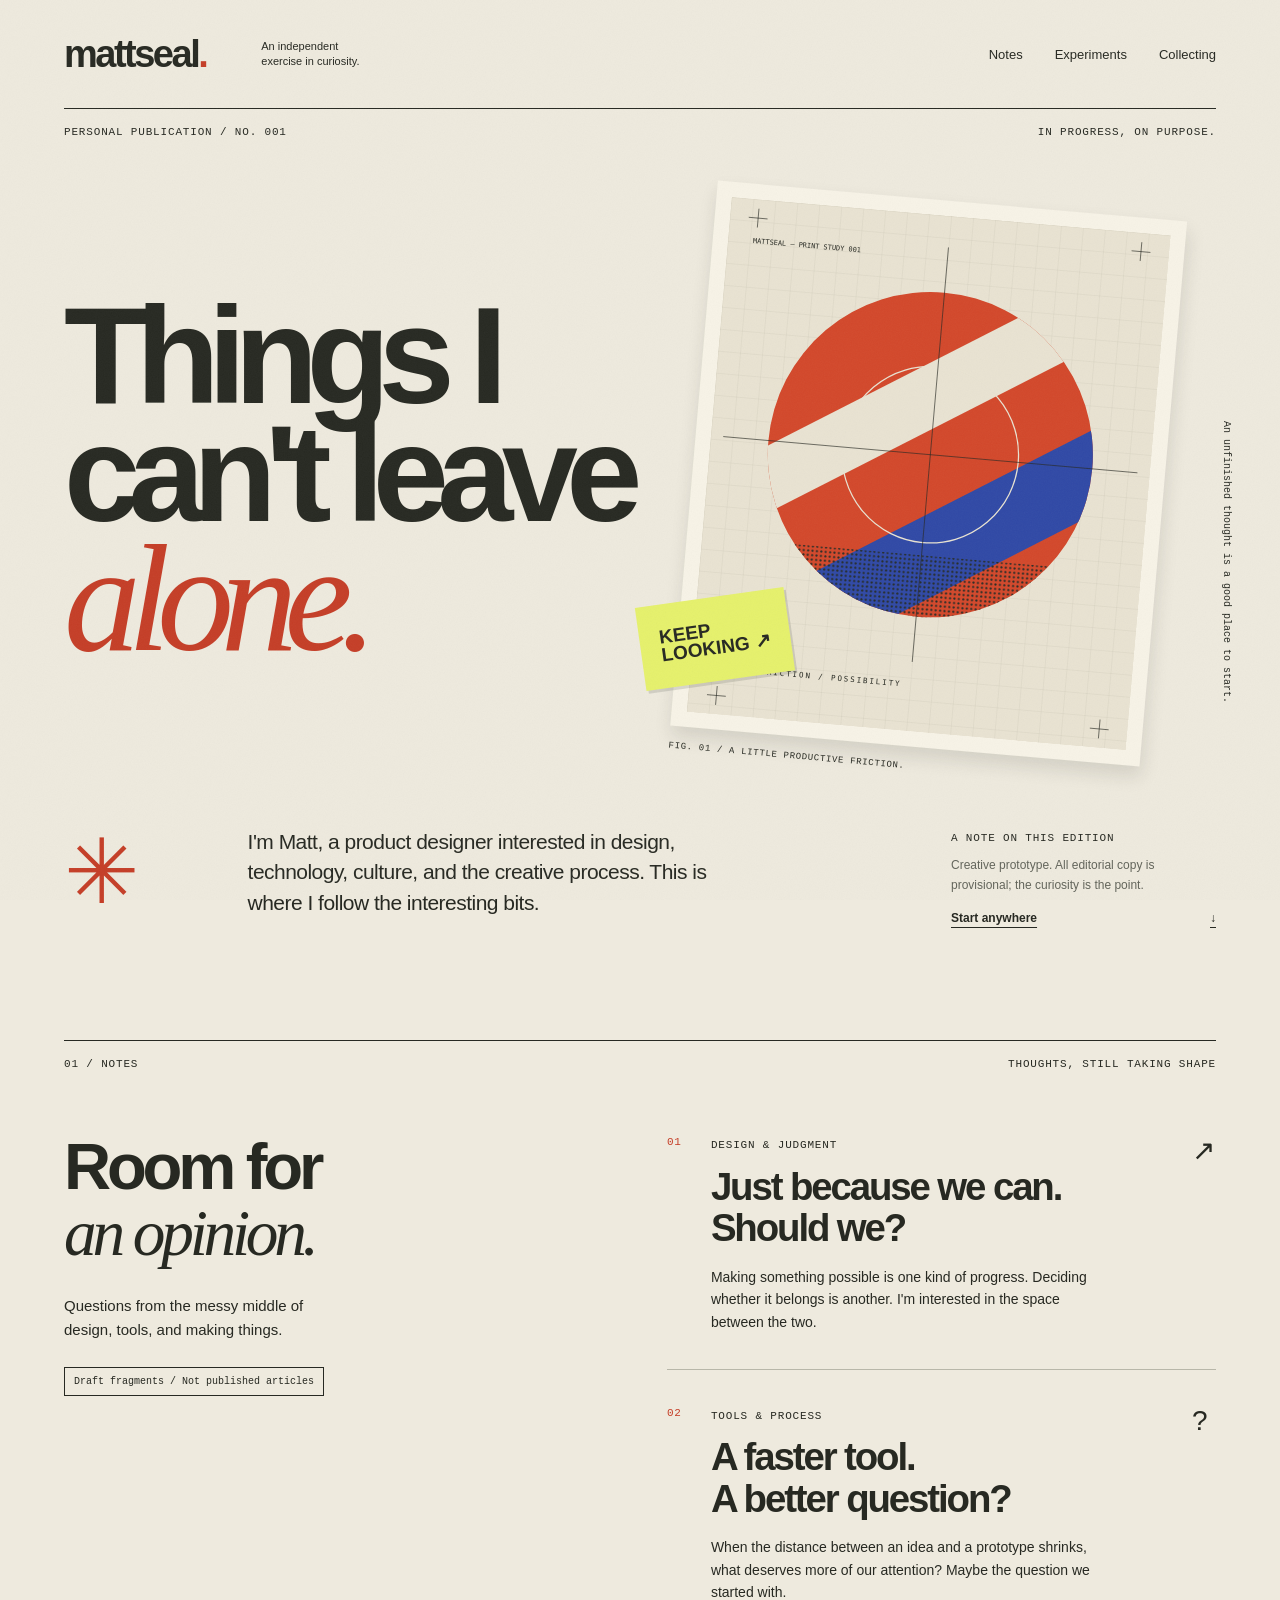
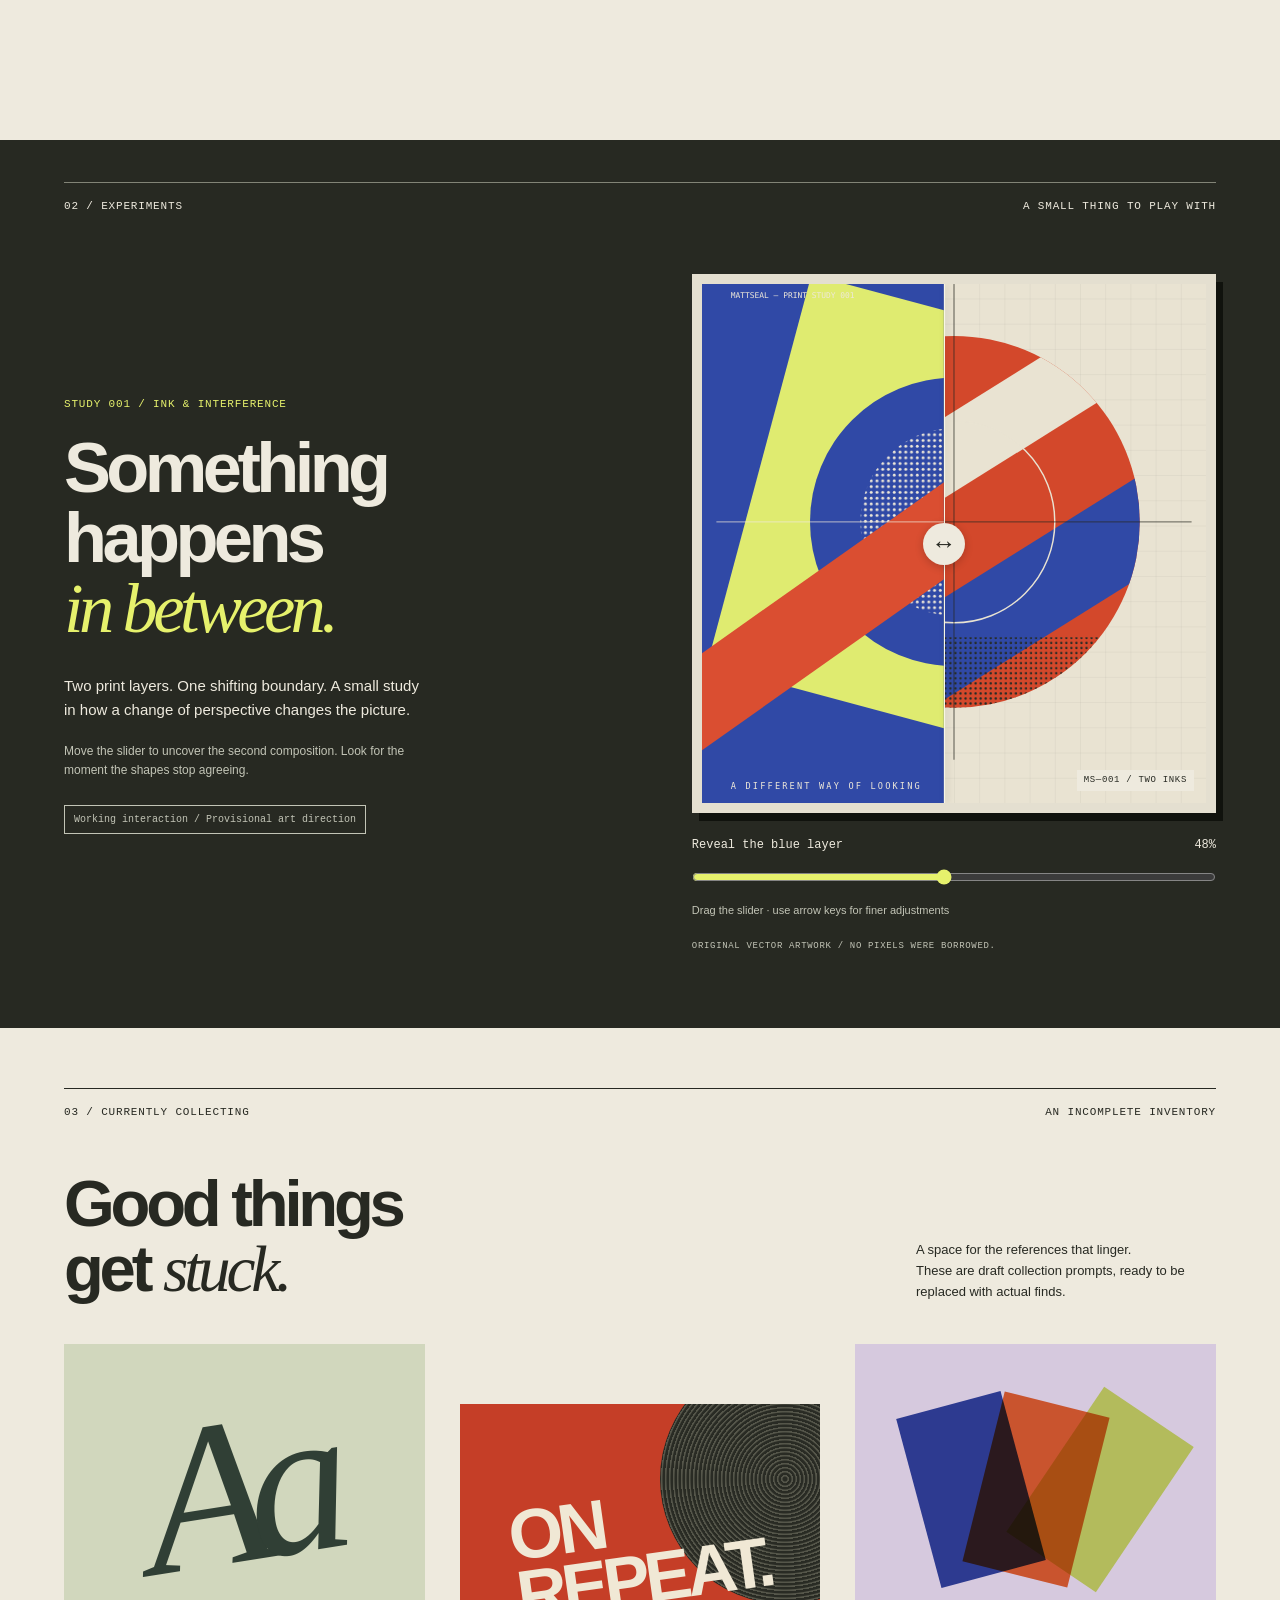
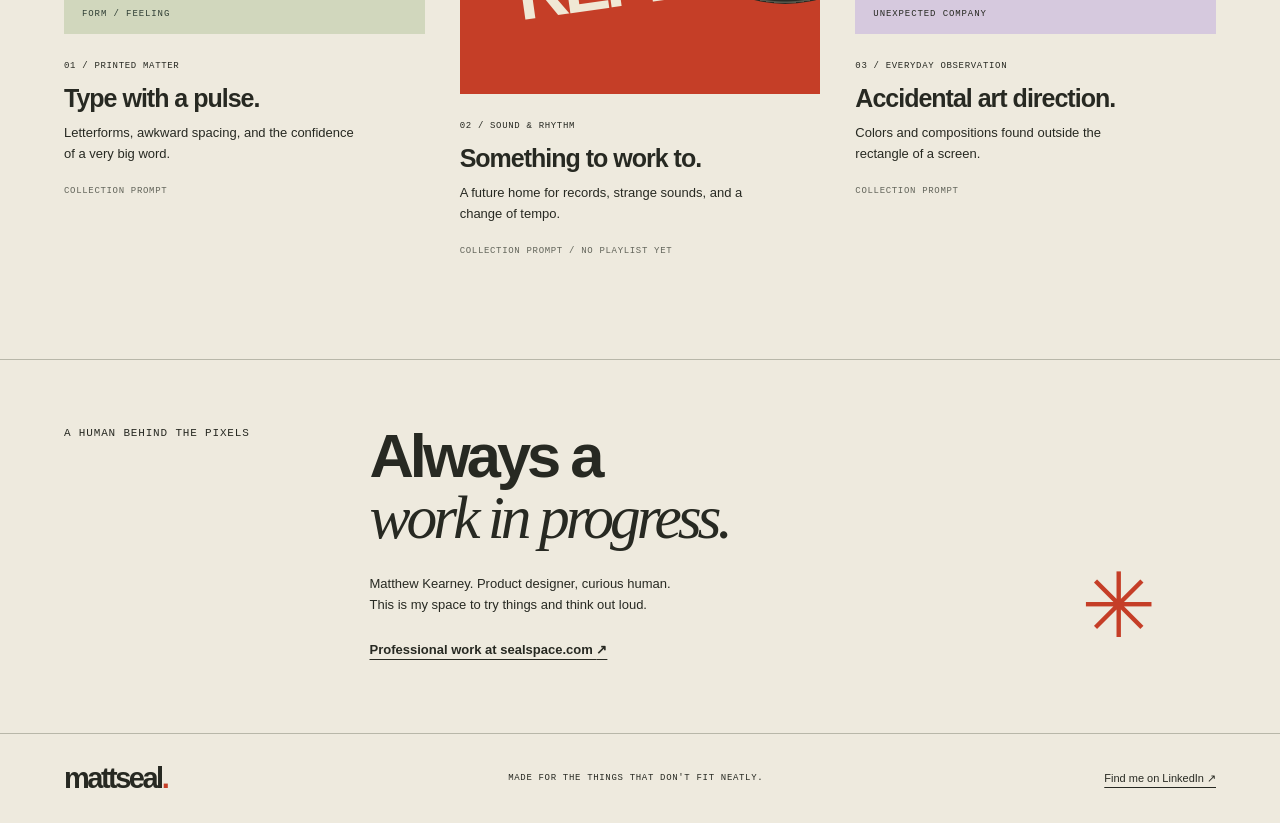
==== commit bcf63e09: "archive: recover v2 editorial exploration snapshot Recovered now from the saved local Git tree ec543" ====
--- a/index.html
+++ b/index.html
@@ -16,81 +16,70 @@
     <a class="wordmark" href="#top" aria-label="mattseal home">mattseal<span>.</span></a>
     <span class="masthead-note">An independent<br>exercise in curiosity.</span>
     <nav aria-label="Main navigation">
-      <a href="#meet-matt">Meet Matt</a><a href="#workbench">Workbench</a><a href="#mind">On My Mind</a><a href="#process">Process</a><a href="#obsessions">Obsessions</a>
+      <a href="#notes">Notes</a><a href="#experiments">Experiments</a><a href="#collecting">Collecting</a>
     </nav>
   </header>
-  <main id="main" tabindex="-1">
+  <main id="main">
     <section class="opening wrap" id="top" aria-labelledby="opening-title">
-      <div class="studio-meta meta"><span>A personal creative studio</span><span>In progress, on purpose.</span></div>
+      <div class="edition meta"><span>Personal publication / No. 001</span><span>In progress, on purpose.</span></div>
       <div class="opening-composition">
         <h1 id="opening-title">Things I<br>can't leave<br><em>alone.</em></h1>
         <figure class="opening-art">
           <div class="art-mat"><img src="assets/overprint.svg" width="700" height="820" alt="An original abstract print: vermilion and blue circular forms overlap on a paper grid."></div>
           <span class="art-stamp" aria-hidden="true">KEEP<br>LOOKING ↗</span>
-          <figcaption class="meta">A little productive friction.</figcaption>
+          <figcaption class="meta">Fig. 01 / A little productive friction.</figcaption>
         </figure>
         <span class="margin-note" aria-hidden="true">An unfinished thought is a good place to start.</span>
       </div>
-      <div class="opening-bottom" id="meet-matt" role="region" aria-label="Meet Matt">
+      <div class="opening-bottom">
         <span class="asterisk" aria-hidden="true">✳</span>
         <p>I'm Matt, a product designer interested in design, technology, culture, and the creative process. This is where I follow the interesting bits.</p>
-        <div class="draft-note"><span class="meta">A studio in progress</span><p>Personal commentary is provisional copy for review. The studio is taking shape.</p><a href="#workbench">On the workbench <span aria-hidden="true">↓</span></a></div>
+        <div class="draft-note"><span class="meta">A note on this edition</span><p>Creative prototype. All editorial copy is provisional; the curiosity is the point.</p><a href="#notes">Start anywhere <span aria-hidden="true">↓</span></a></div>
       </div>
     </section>
 
-    <section class="workbench" id="workbench" aria-labelledby="workbench-title">
-      <div class="wrap">
-        <div class="section-label meta"><span>On My Workbench</span><span>In progress</span></div>
-        <div class="workbench-layout">
-          <div class="workbench-copy">
-            <h2 id="workbench-title">Building<br><em>mattseal.com.</em></h2>
-            <p>A personal creative studio, built through an exploration of AI-assisted development. The site itself is the current experiment.</p>
-            <span class="draft-tag">Provisional commentary / For review</span>
-          </div>
-          <div class="bench-sheet">
-            <span class="meta">The direction, so far</span>
-            <h3>Less metaphor.<br>More room to explore.</h3>
-            <dl>
-              <div><dt>Moving away from</dt><dd>A TV-centered prototype where switching channels was the main interaction.</dd></div>
-              <div><dt>Moving toward</dt><dd>A space for thinking, experiments, and creative interests, with analog character and a clearer sense of purpose.</dd></div>
-              <div><dt>Exploring</dt><dd>How AI-assisted development can support an iterative design process—and where human judgment needs to lead.</dd></div>
-            </dl>
-            <a href="#process">Space for the process <span aria-hidden="true">↓</span></a>
-          </div>
+    <section class="notes wrap section" id="notes" aria-labelledby="notes-title">
+      <div class="section-label meta"><span>01 / Notes</span><span>Thoughts, still taking shape</span></div>
+      <div class="notes-layout">
+        <div class="section-intro"><h2 id="notes-title">Room for<br><em>an opinion.</em></h2><p>Questions from the messy middle of design, tools, and making things.</p><span class="draft-tag">Draft fragments / Not published articles</span></div>
+        <div class="note-list">
+          <article class="note"><span class="note-number meta">01</span><div><span class="meta">Design & judgment</span><h3>Just because we can.<br>Should we?</h3><p>Making something possible is one kind of progress. Deciding whether it belongs is another. I'm interested in the space between the two.</p></div><span class="note-mark" aria-hidden="true">↗</span></article>
+          <article class="note"><span class="note-number meta">02</span><div><span class="meta">Tools & process</span><h3>A faster tool.<br>A better question?</h3><p>When the distance between an idea and a prototype shrinks, what deserves more of our attention? Maybe the question we started with.</p></div><span class="note-mark" aria-hidden="true">?</span></article>
         </div>
       </div>
     </section>
 
-    <section class="mind section wrap" id="mind" aria-labelledby="mind-title">
-      <div class="section-label meta"><span>Things on My Mind</span><span>A perspective in progress</span></div>
-      <div class="mind-layout">
-        <div><span class="meta">AI / Design judgment</span><h2 id="mind-title">Easier to build.<br><em>More to decide.</em></h2></div>
-        <div class="mind-copy"><p>As AI makes building easier, design judgment about what deserves to exist becomes more important.</p><p>The ability to make something is only part of the work. Choosing what is worth making deserves just as much attention.</p><span class="draft-tag">Provisional commentary / For review</span></div>
+    <section class="experiment-section" id="experiments" aria-labelledby="experiments-title">
+      <div class="wrap">
+        <div class="section-label meta"><span>02 / Experiments</span><span>A small thing to play with</span></div>
+        <div class="experiment-layout">
+          <div class="experiment-copy"><span class="meta accent">Study 001 / Ink & interference</span><h2 id="experiments-title">Something<br>happens<br><em>in between.</em></h2><p>Two print layers. One shifting boundary. A small study in how a change of perspective changes the picture.</p><p class="experiment-instruction">Move the slider to uncover the second composition. Look for the moment the shapes stop agreeing.</p><span class="draft-tag">Working interaction / Provisional art direction</span></div>
+          <figure class="print-study">
+            <div class="print-window" id="print-window" role="img" aria-label="An abstract print study combining a vermilion circular composition and a blue geometric composition.">
+              <img src="assets/overprint.svg" width="700" height="820" alt="">
+              <div class="print-overlay"><img src="assets/underprint.svg" width="700" height="820" alt=""></div>
+              <span class="print-seam" aria-hidden="true"><span>↔</span></span>
+              <span class="print-corner meta" aria-hidden="true">MS—001 / TWO INKS</span>
+            </div>
+            <div class="reveal-controls" hidden>
+              <div class="control-label"><label for="reveal">Reveal the blue layer</label><output for="reveal" id="reveal-value">48%</output></div>
+              <input id="reveal" type="range" min="0" max="100" value="48" aria-describedby="reveal-help">
+              <p id="reveal-help">Drag the slider · use arrow keys for finer adjustments</p>
+            </div>
+            <noscript><p class="no-script">A still from the two-layer study. Enable JavaScript to move the print boundary.</p></noscript>
+            <figcaption class="meta">Original vector artwork / No pixels were borrowed.</figcaption>
+          </figure>
+        </div>
       </div>
     </section>
 
-    <section class="process wrap" id="process" aria-labelledby="process-title">
-      <div class="process-heading"><span class="meta">Behind the Scenes</span><h2 id="process-title">Leave room<br>for <em>the process.</em></h2></div>
-      <div class="process-space"><span class="meta">Reserved space / Documentation to come</span><p>This is where genuine sketches, iterations, and development notes will go as they are selected and documented.</p><p class="muted">No process artifacts or videos added yet.</p></div>
-    </section>
-
-    <section class="obsessions section wrap" id="obsessions" aria-labelledby="obsessions-title">
-      <div class="section-label meta"><span>Current Obsessions</span><span>References worth exploring</span></div>
-      <div class="obsessions-heading"><h2 id="obsessions-title">Analog character.<br><em>Digital possibility.</em></h2><p>Two starting points for exploring how nostalgic visual influences can become digital experiences.<br><span class="draft-tag">Provisional commentary / For review</span></p></div>
-      <div class="reference-grid">
-        <article class="reference reference-paper">
-          <span class="meta">Graphic sensibility / Human personality</span>
-          <h3><a href="https://rectangles.fm/">rectangles.fm <span aria-hidden="true">↗</span></a></h3>
-          <p>A reference for the analog-inspired graphic sensibility and human personality I want to explore here.</p>
-          <span class="reference-mark" aria-hidden="true">Aa*</span>
-        </article>
-        <article class="reference reference-blue">
-          <span class="meta">Nostalgia / Digital interaction</span>
-          <h3><a href="https://80s.theretrotvs.com/">My 80s TV <span aria-hidden="true">↗</span></a></h3>
-          <p>A reference for analog-inspired digital creativity. The studio can take inspiration from that character while finding its own way to explore.</p>
-          <span class="reference-domain meta">80s.theretrotvs.com</span>
-          <span class="reference-mark" aria-hidden="true">↗</span>
-        </article>
+    <section class="collecting section wrap" id="collecting" aria-labelledby="collecting-title">
+      <div class="section-label meta"><span>03 / Currently collecting</span><span>An incomplete inventory</span></div>
+      <div class="collecting-heading"><h2 id="collecting-title">Good things<br>get <em>stuck.</em></h2><p>A space for the references that linger.<br>These are draft collection prompts, ready to be replaced with actual finds.</p></div>
+      <div class="collection-grid">
+        <article class="collection-item"><div class="specimen specimen-type" aria-hidden="true"><span>Aa</span><small>FORM / FEELING</small></div><div class="collection-caption"><span class="meta">01 / Printed matter</span><h3>Type with a pulse.</h3><p>Letterforms, awkward spacing, and the confidence of a very big word.</p><span class="meta muted">Collection prompt</span></div></article>
+        <article class="collection-item offset"><div class="specimen specimen-rhythm" aria-hidden="true"><div class="record"></div><span>ON<br>REPEAT.</span></div><div class="collection-caption"><span class="meta">02 / Sound & rhythm</span><h3>Something to work to.</h3><p>A future home for records, strange sounds, and a change of tempo.</p><span class="meta muted">Collection prompt / No playlist yet</span></div></article>
+        <article class="collection-item"><div class="specimen specimen-color" aria-hidden="true"><span></span><span></span><span></span><small>UNEXPECTED COMPANY</small></div><div class="collection-caption"><span class="meta">03 / Everyday observation</span><h3>Accidental art direction.</h3><p>Colors and compositions found outside the rectangle of a screen.</p><span class="meta muted">Collection prompt</span></div></article>
       </div>
     </section>
     <section class="signoff wrap" aria-labelledby="about-title"><span class="meta">A human behind the pixels</span><div><h2 id="about-title">Always a<br><em>work in progress.</em></h2><p>Matthew Kearney. Product designer, curious human.<br>This is my space to try things and think out loud.</p><a class="professional-link" href="https://sealspace.com/">Professional work at sealspace.com <span aria-hidden="true">↗</span></a></div><span class="signoff-star" aria-hidden="true">✳</span></section>
--- a/styles.css
+++ b/styles.css
@@ -119,7 +119,7 @@
 .masthead nav{
   display:flex;
   margin-left:auto;
-  gap:20px;
+  gap:32px;
   font-size:13px
 }
 .masthead nav a{
@@ -131,7 +131,7 @@
 .masthead nav a:hover{
   text-decoration:underline
 }
-.studio-meta{
+.edition{
   border-top:1px solid var(--ink);
   padding-top:15px;
   display:flex;
@@ -243,6 +243,17 @@
   justify-content:space-between;
   gap:20px
 }
+.notes-layout{
+  display:grid;
+  grid-template-columns:1fr 1.1fr;
+  gap:9%;
+  padding-top:62px
+}
+.section-intro>p{
+  max-width:270px;
+  margin-top:28px;
+  font-size:15px
+}
 .draft-tag{
   display:inline-block;
   font:10px/1.5 var(--mono);
@@ -251,6 +262,263 @@
   margin-top:25px;
   max-width:100%
 }
+.note{
+  display:grid;
+  grid-template-columns:24px 1fr 24px;
+  gap:20px;
+  padding-bottom:36px
+}
+.note+.note{
+  border-top:1px solid var(--line);
+  padding-top:35px
+}
+.note-number{
+  color:var(--red)
+}
+.note h3{
+  font-size:clamp(27px,3vw,43px);
+  line-height:1.08;
+  letter-spacing:-.055em;
+  margin:12px 0 17px
+}
+.note p{
+  font-size:14px;
+  max-width:390px
+}
+.note-mark{
+  font-size:28px
+}
+.experiment-section{
+  background:var(--ink);
+  color:var(--paper);
+  padding:42px 0 75px
+}
+.experiment-section .section-label{
+  border-color:#828477
+}
+.experiment-layout{
+  display:grid;
+  grid-template-columns:1fr 1fr;
+  gap:9%;
+  padding-top:60px;
+  align-items:center
+}
+.experiment-copy h2{
+  font-size:clamp(48px,5.5vw,84px);
+  margin:20px 0 30px
+}
+.experiment-copy h2 em{
+  color:var(--yellow)
+}
+.accent{
+  color:var(--yellow)
+}
+.experiment-copy>p{
+  max-width:355px;
+  font-size:15px
+}
+.experiment-copy .experiment-instruction{
+  font-size:12px;
+  color:#c2c4b6;
+  margin-top:20px
+}
+.experiment-copy .draft-tag{
+  color:#c2c4b6
+}
+.print-study{
+  min-width:0
+}
+.print-window{
+  --reveal:48%;
+  position:relative;
+  isolation:isolate;
+  overflow:hidden;
+  aspect-ratio:700/720;
+  background:var(--paper);
+  border:10px solid #e4dfd0;
+  box-shadow:7px 8px 0 #10120d
+}
+.print-window>img,.print-overlay img{
+  width:100%;
+  height:100%;
+  object-fit:cover
+}
+.print-overlay{
+  position:absolute;
+  inset:0;
+  clip-path:inset(0 calc(100% - var(--reveal)) 0 0)
+}
+.print-seam{
+  position:absolute;
+  left:var(--reveal);
+  top:0;
+  bottom:0;
+  width:1px;
+  background:#f8f6e5;
+  box-shadow:2px 0 6px #0005
+}
+.print-seam>span{
+  position:absolute;
+  top:50%;
+  left:0;
+  transform:translate(-50%,-50%);
+  border-radius:50%;
+  background:var(--paper);
+  color:var(--ink);
+  width:42px;
+  height:42px;
+  display:grid;
+  place-items:center;
+  font-size:25px;
+  box-shadow:0 2px 9px #0003
+}
+.print-corner{
+  position:absolute;
+  bottom:12px;
+  right:12px;
+  color:var(--ink);
+  background:var(--paper);
+  padding:4px 7px;
+  font-size:9px
+}
+.reveal-controls{
+  margin-top:25px
+}
+.control-label{
+  display:flex;
+  justify-content:space-between;
+  font:12px var(--mono)
+}
+input[type=range]{
+  display:block;
+  width:100%;
+  height:44px;
+  margin:3px 0;
+  accent-color:var(--yellow);
+  cursor:ew-resize
+}
+input[type=range]:focus-visible{
+  outline-color:var(--yellow)
+}
+.reveal-controls p,.no-script{
+  font-size:11px;
+  color:#c2c4b6
+}
+.print-study figcaption{
+  font-size:9px;
+  margin-top:20px;
+  color:#c2c4b6
+}
+.collecting{
+  padding-top:60px
+}
+.collecting-heading{
+  display:flex;
+  justify-content:space-between;
+  align-items:end;
+  gap:40px;
+  margin:50px 0 42px
+}
+.collecting-heading>p{
+  max-width:300px;
+  font-size:13px
+}
+.collection-grid{
+  display:grid;
+  grid-template-columns:1fr 1fr 1fr;
+  gap:35px
+}
+.collection-item.offset{
+  padding-top:60px
+}
+.specimen{
+  height:290px;
+  position:relative;
+  overflow:hidden
+}
+.specimen-type{
+  display:flex;
+  align-items:center;
+  justify-content:center;
+  background:#d1d7bd;
+  color:#303f35
+}
+.specimen-type>span{
+  font:italic 210px/.8 var(--serif);
+  letter-spacing:-25px;
+  transform:rotate(-9deg);
+  padding-right:22px
+}
+.specimen small{
+  position:absolute;
+  bottom:15px;
+  left:18px;
+  font:9px var(--mono);
+  letter-spacing:.1em
+}
+.specimen-rhythm{
+  background:var(--red);
+  color:#f0e8d5;
+  display:flex;
+  align-items:center;
+  justify-content:center
+}
+.record{
+  position:absolute;
+  border-radius:50%;
+  width:250px;
+  height:250px;
+  right:-90px;
+  top:-50px;
+  background:repeating-radial-gradient(circle,#292b24 0 2px,#55564a 3px 4px)
+}
+.specimen-rhythm>span{
+  position:relative;
+  font-size:70px;
+  font-weight:800;
+  line-height:.85;
+  letter-spacing:-5px;
+  transform:rotate(-8deg)
+}
+.specimen-color{
+  display:flex;
+  align-items:center;
+  justify-content:center;
+  background:#d6c9de
+}
+.specimen-color>span{
+  height:175px;
+  width:30%;
+  background:#3549a5;
+  transform:rotate(-15deg);
+  mix-blend-mode:multiply
+}
+.specimen-color>span:nth-child(2){
+  background:#f06a35;
+  margin-left:-12%;
+  transform:rotate(14deg)
+}
+.specimen-color>span:nth-child(3){
+  background:#d5ed69;
+  margin-left:-12%;
+  transform:rotate(34deg)
+}
+.collection-caption{
+  padding-top:20px
+}
+.collection-caption h3{
+  font-size:25px;
+  letter-spacing:-1px;
+  margin:10px 0
+}
+.collection-caption p{
+  font-size:13px;
+  max-width:290px;
+  margin-bottom:15px
+}
+.collection-caption .meta{
+  font-size:9px
+}
 .signoff{
   border-top:1px solid var(--line);
   padding-block:65px 75px;
@@ -291,77 +559,6 @@
 footer .meta{
   font-size:9px
 }
-/* Studio content: keep layout expressive, and reading order linear. */
-.workbench{
-  padding-block:42px 72px;
-  background:var(--ink);
-  color:var(--paper)
-}
-.workbench .section-label{border-color:#828477}
-.workbench-layout{
-  display:grid;
-  grid-template-columns:minmax(0,1fr) minmax(0,1fr);
-  gap:7%;
-  align-items:center;
-  padding-top:55px
-}
-.workbench h2{font-size:clamp(44px,5.4vw,80px)}
-.workbench h2 em{color:var(--yellow)}
-.workbench-copy>p{max-width:390px;margin-top:28px;font-size:16px}
-.workbench-copy .draft-tag{color:#c2c4b6}
-.bench-sheet{
-  background:var(--paper);
-  color:var(--ink);
-  padding:clamp(24px,3vw,44px);
-  border-top:8px solid var(--yellow);
-  box-shadow:8px 8px 0 #11130e
-}
-.bench-sheet h3{font-size:clamp(27px,3vw,40px);line-height:1.1;letter-spacing:-.05em;margin:22px 0}
-.bench-sheet dl{margin:0}
-.bench-sheet dl>div{border-top:1px solid var(--line);padding-block:16px}
-.bench-sheet dt{font:11px var(--mono);text-transform:uppercase;margin-bottom:7px}
-.bench-sheet dd{margin:0;font-size:14px;line-height:1.5}
-.bench-sheet>a{display:inline-flex;align-items:center;gap:20px;min-height:44px;font-size:13px}
-.mind{padding-top:65px}
-.mind-layout{display:grid;grid-template-columns:minmax(0,1.25fr) minmax(0,1fr);gap:9%;padding-top:55px}
-.mind h2{margin-top:20px}
-.mind-copy>p:first-child{font-size:clamp(21px,2.2vw,30px);line-height:1.35;letter-spacing:-.03em}
-.mind-copy>p+p{font-size:15px;margin-top:25px;max-width:390px}
-.process{display:grid;grid-template-columns:minmax(0,1fr) minmax(0,1.1fr);gap:9%;padding-block:25px 90px;align-items:center}
-.process h2{font-size:clamp(38px,4.2vw,62px);margin-top:20px}
-.process-space{border:1px dashed var(--muted);padding:clamp(24px,3vw,44px)}
-.process-space p{font-size:15px;margin-top:24px;max-width:420px}
-.process-space .muted{font-size:12px}
-.obsessions-heading{display:flex;gap:50px;justify-content:space-between;align-items:end;margin-block:50px 40px}
-.obsessions-heading>p{font-size:14px;max-width:300px}
-.reference-grid{display:grid;grid-template-columns:minmax(0,1.1fr) minmax(0,1fr);gap:35px;align-items:start}
-.reference{position:relative;padding:clamp(24px,3vw,44px);min-height:350px}
-.reference-paper{background:#d1d7bd}
-.reference-blue{background:var(--blue);color:var(--paper);margin-top:55px}
-.reference h3{font-size:clamp(27px,3.8vw,52px);letter-spacing:-.05em;margin:26px 0 20px}
-.reference h3 a{display:inline-block;min-height:44px;overflow-wrap:anywhere;text-decoration-thickness:1px;text-underline-offset:8px}
-.reference p{font-size:15px;max-width:390px}
-.reference-mark{display:block;text-align:right;font:italic 84px/1 var(--serif);margin-top:24px}
-.reference-domain{display:block;margin-top:20px;overflow-wrap:anywhere}
-.reference-blue a:focus-visible{outline-color:var(--yellow)}
-@media(max-width:1000px){
-  .masthead{flex-wrap:wrap;row-gap:0;padding-block:15px}
-  .masthead nav{gap:16px}
-  .workbench-layout,.mind-layout,.process{gap:5%}
-  .reference-grid{gap:22px}
-}
-@media(max-width:700px){
-  .workbench{padding-block:30px 45px}
-  .workbench-layout,.mind-layout,.process{grid-template-columns:minmax(0,1fr);gap:32px}
-  .workbench-layout,.mind-layout{padding-top:35px}
-  .workbench h2{font-size:clamp(42px,10vw,62px)}
-  .process{padding-block:5px 45px}
-  .obsessions-heading{display:block;margin-top:35px}
-  .obsessions-heading>p{margin-top:25px;max-width:100%}
-  .reference-grid{grid-template-columns:minmax(0,1fr);gap:24px}
-  .reference{min-height:0}
-  .reference-blue{margin:0 0 0 20px}
-}
 @media(min-width:1450px){
   .opening-composition{
     min-height:750px
@@ -383,6 +580,21 @@
   }
   .asterisk{
     font-size:70px
+  }
+  .notes-layout,.experiment-layout{
+    gap:6%
+  }
+  .collection-grid{
+    gap:20px
+  }
+  .specimen{
+    height:230px
+  }
+  .specimen-type>span{
+    font-size:165px
+  }
+  .specimen-rhythm>span{
+    font-size:54px
   }
   .signoff{
     grid-template-columns:.5fr 1.5fr
@@ -426,16 +638,14 @@
     width:100%;
     margin:0;
     justify-content:space-between;
-    gap:4px 16px;
-    flex-wrap:wrap;
-    justify-content:flex-start;
+    gap:12px;
     font-size:12px
   }
-  .studio-meta{
+  .edition{
     font-size:9px;
     gap:20px
   }
-  .studio-meta>span:last-child{
+  .edition>span:last-child{
     text-align:right
   }
   .opening-composition{
@@ -517,6 +727,88 @@
   .section-label>span:last-child{
     text-align:right
   }
+  .notes-layout{
+    grid-template-columns:1fr;
+    padding-top:35px;
+    gap:35px
+  }
+  .section-intro>p{
+    max-width:320px;
+    margin-top:20px
+  }
+  .note{
+    gap:12px;
+    grid-template-columns:20px 1fr 20px
+  }
+  .note h3{
+    font-size:32px
+  }
+  .experiment-section{
+    padding-block:30px 45px
+  }
+  .experiment-layout{
+    grid-template-columns:1fr;
+    padding-top:35px;
+    gap:35px
+  }
+  .experiment-copy h2{
+    font-size:57px
+  }
+  .experiment-copy>p{
+    max-width:100%
+  }
+  .print-window{
+    border-width:7px
+  }
+  .collecting-heading{
+    display:block;
+    margin-top:35px
+  }
+  .collecting-heading>p{
+    margin-top:25px
+  }
+  .collection-grid{
+    grid-template-columns:1fr;
+    gap:35px
+  }
+  .collection-item,.collection-item.offset{
+    display:grid;
+    grid-template-columns:1fr 1fr;
+    gap:20px;
+    padding-top:0;
+    align-items:center
+  }
+  .specimen{
+    height:200px
+  }
+  .specimen-type>span{
+    font-size:140px;
+    letter-spacing:-18px
+  }
+  .specimen-rhythm>span{
+    font-size:42px;
+    letter-spacing:-3px
+  }
+  .specimen-color>span{
+    height:130px
+  }
+  .specimen small{
+    font-size:7px;
+    left:10px
+  }
+  .collection-caption{
+    padding:0
+  }
+  .collection-caption h3{
+    font-size:24px
+  }
+  .collection-caption p{
+    font-size:12px
+  }
+  .collection-caption .meta{
+    font-size:8px;
+    letter-spacing:.03em
+  }
   .signoff{
     grid-template-columns:1fr;
     padding-block:35px 45px;
@@ -532,6 +824,12 @@
   }
 }
 @media(max-width:360px){
+  .collection-item,.collection-item.offset{
+    grid-template-columns:1fr
+  }
+  .specimen{
+    height:240px
+  }
   .opening h1{
     font-size:70px
   }
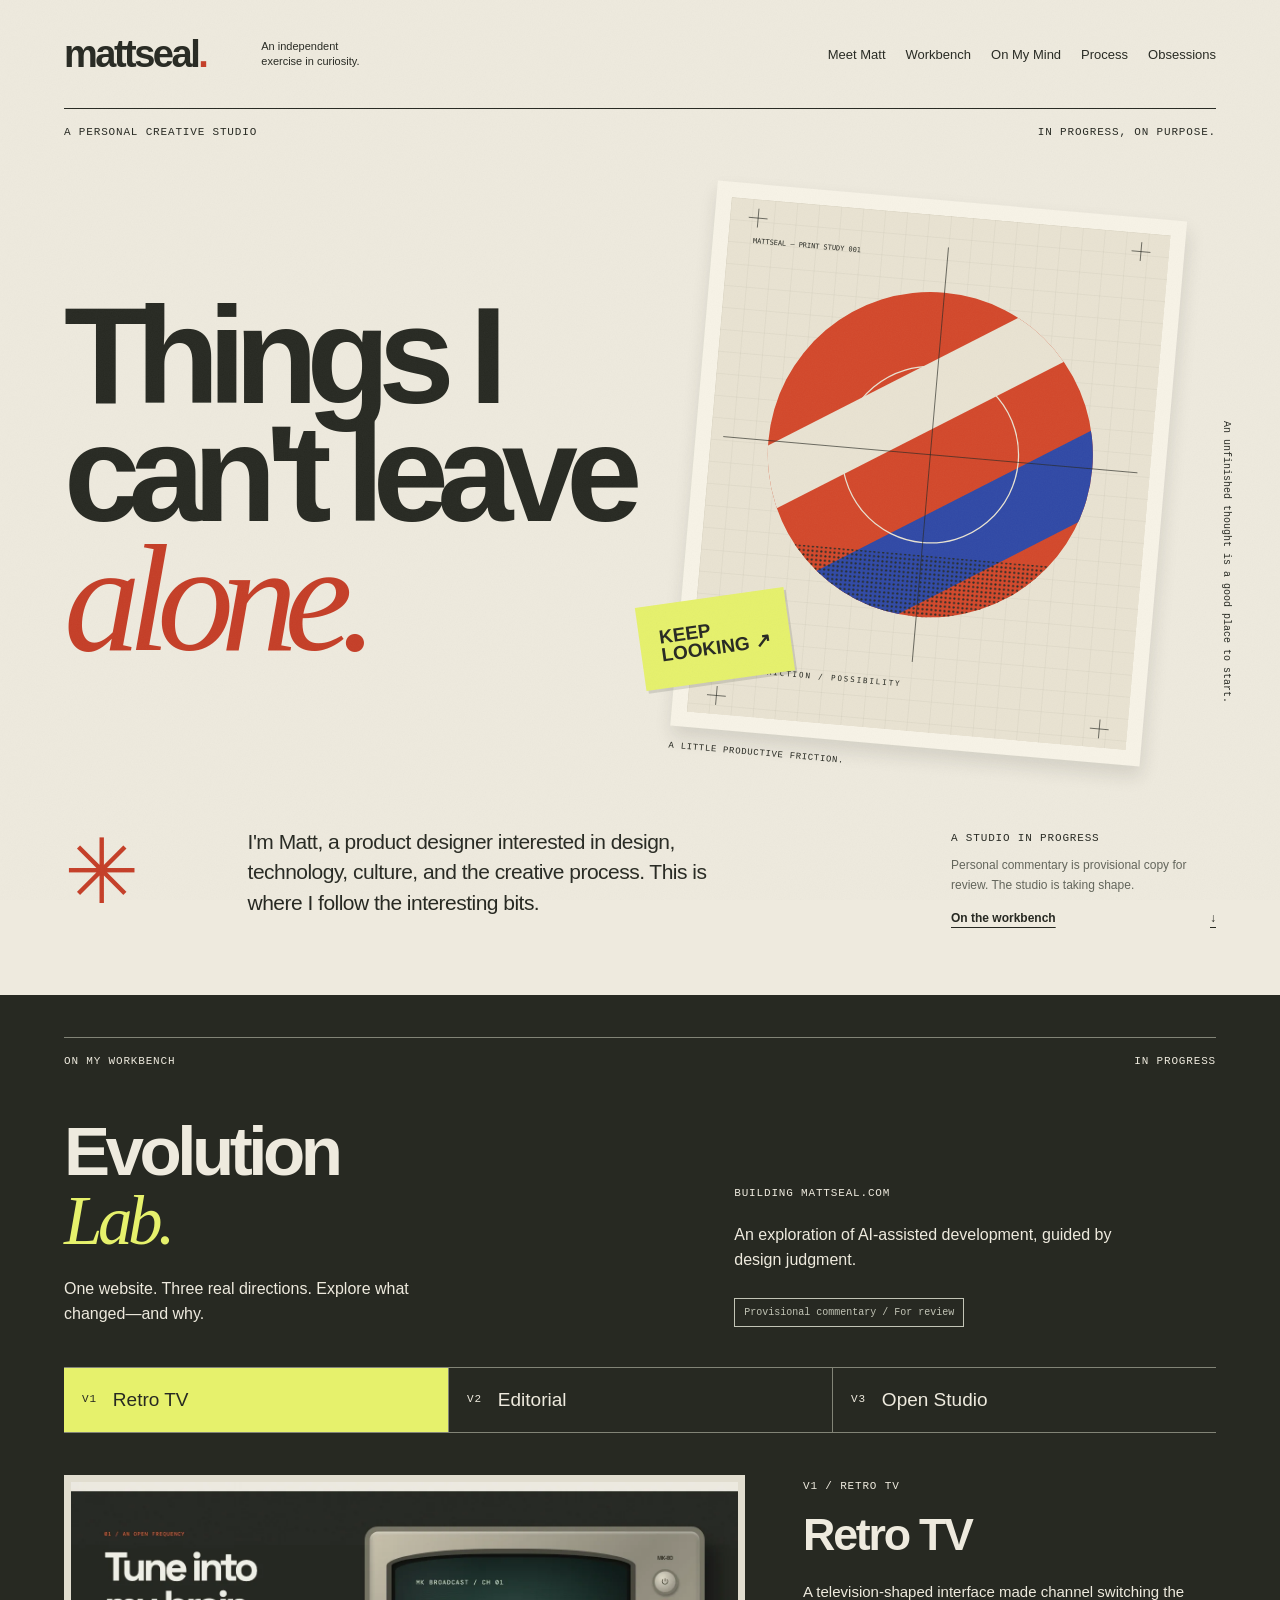
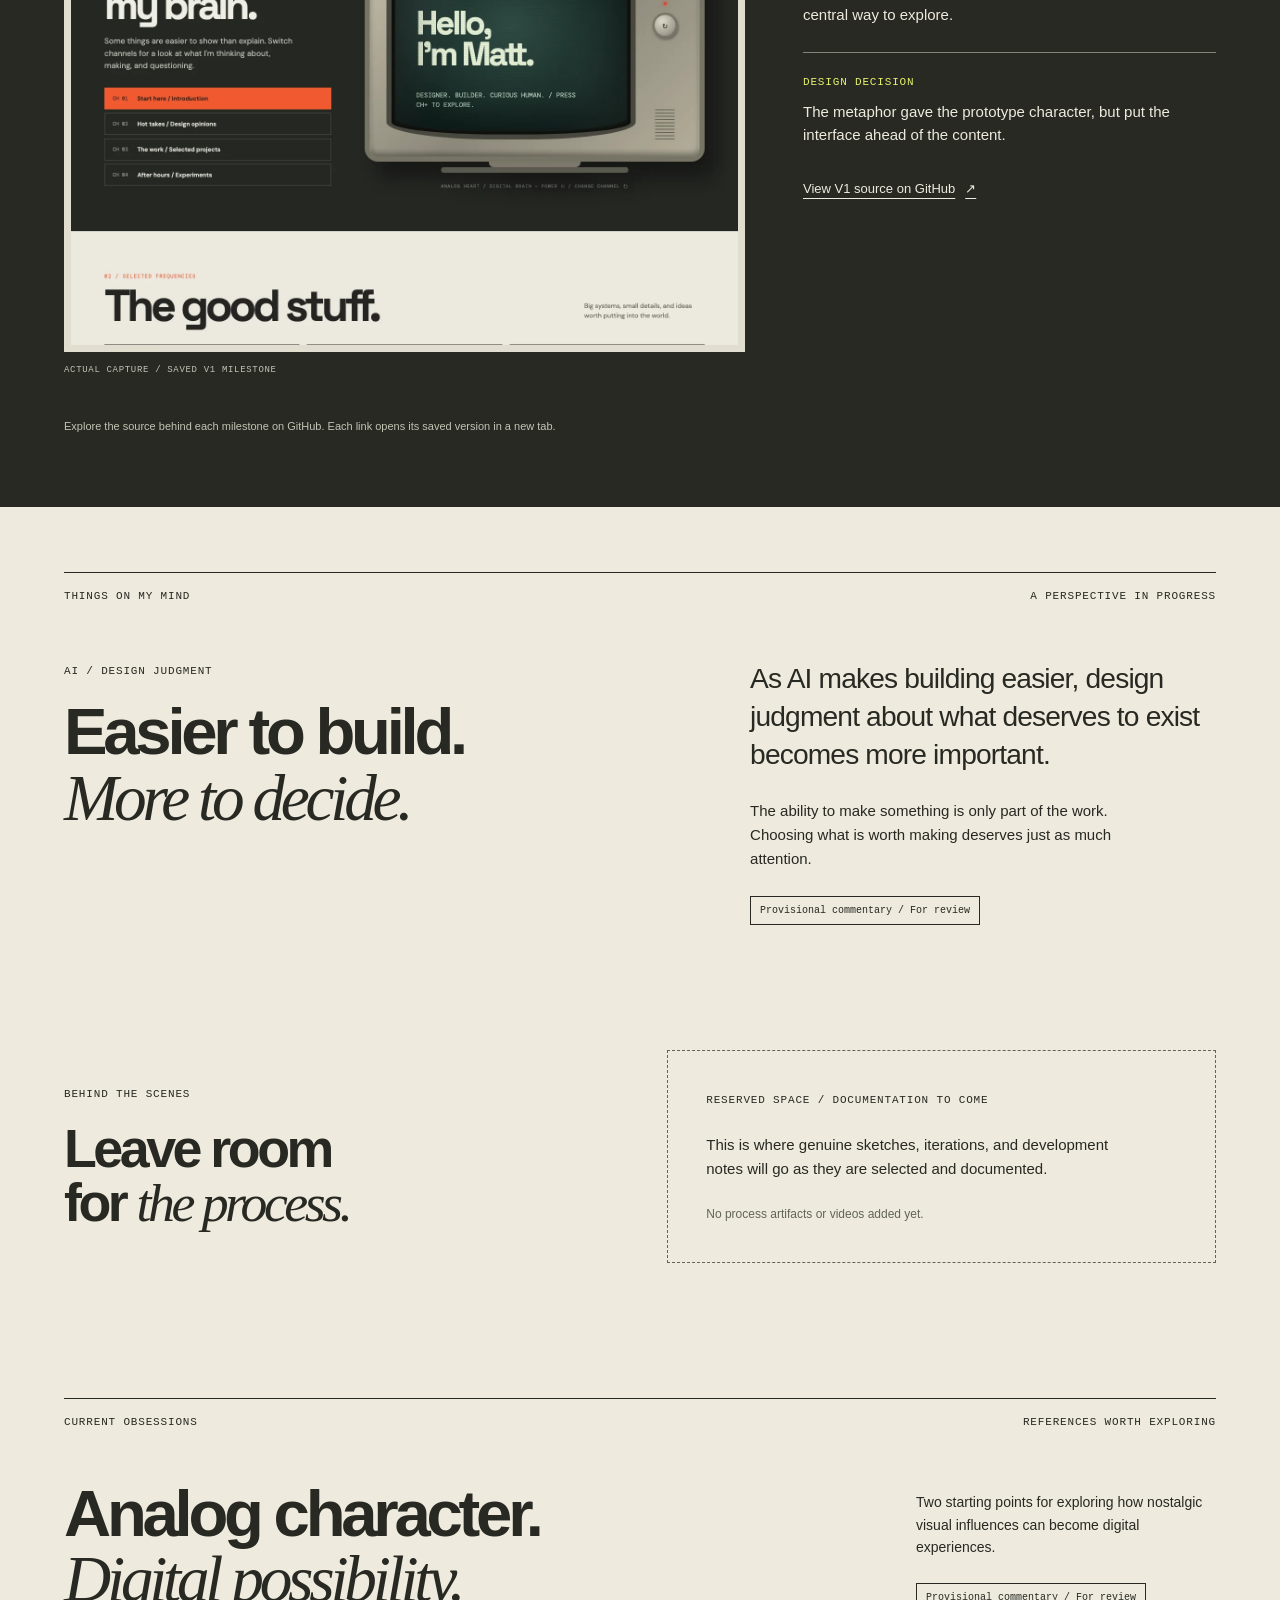
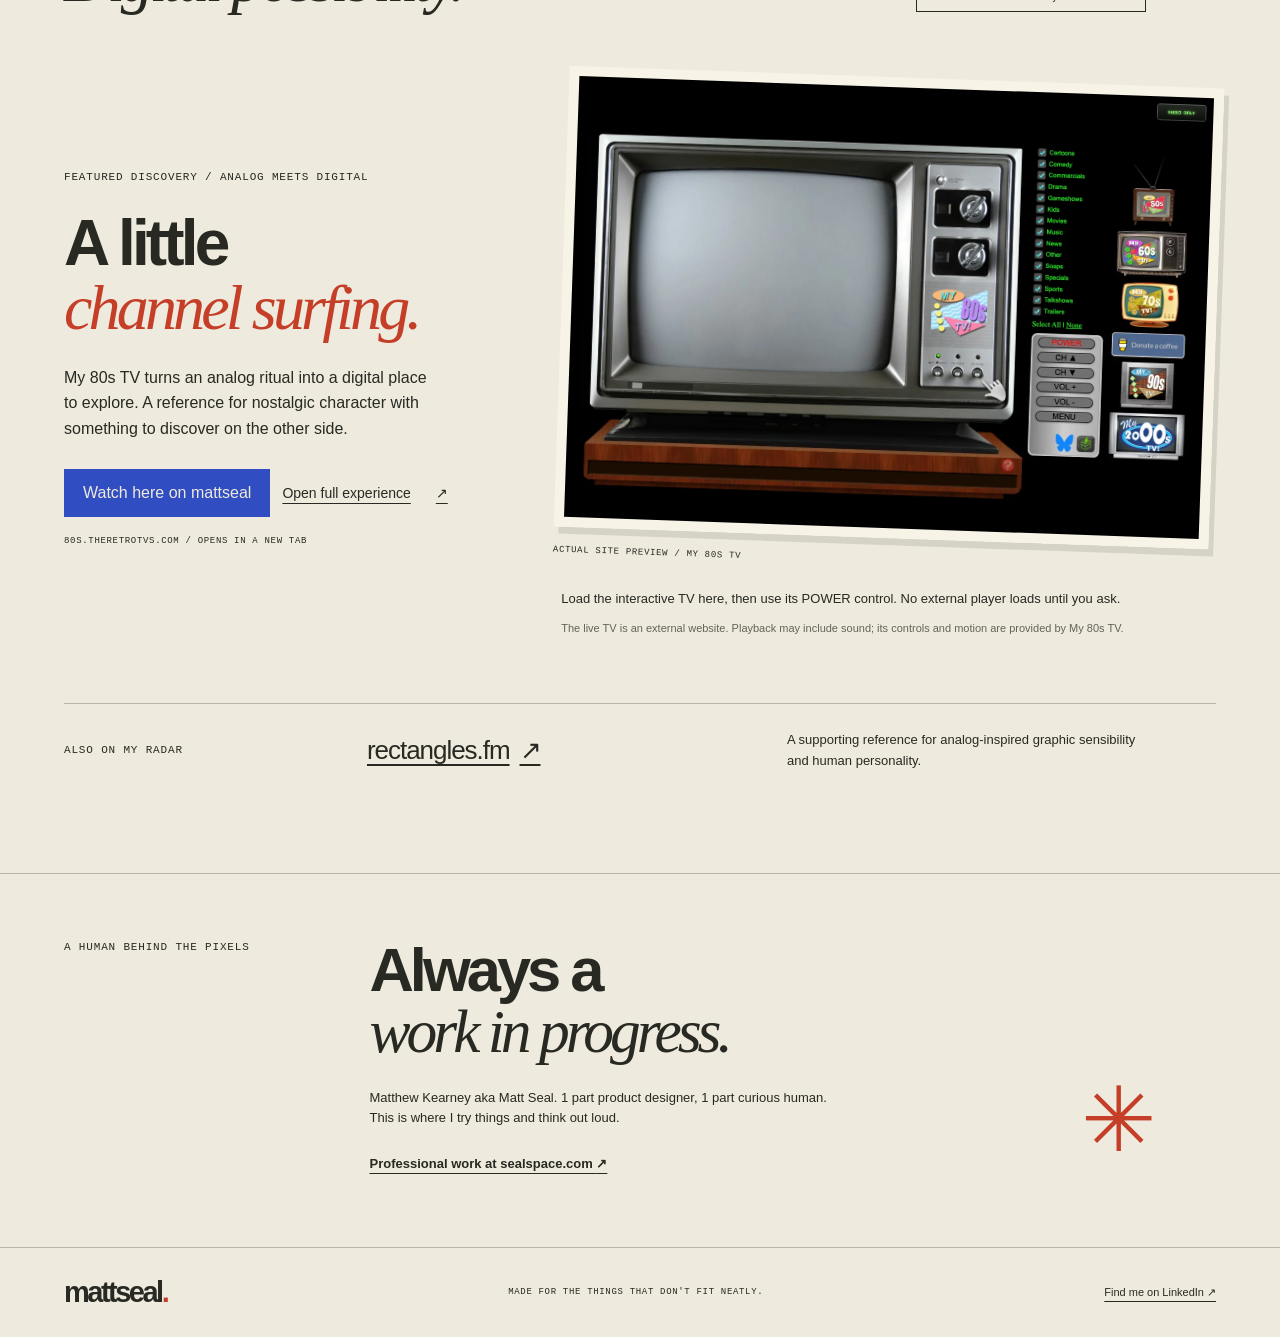
==== commit 347ede59: "feat: preserve V4 Evolution Lab and interactive TV discovery" ====
--- a/index.html
+++ b/index.html
@@ -16,74 +16,86 @@
     <a class="wordmark" href="#top" aria-label="mattseal home">mattseal<span>.</span></a>
     <span class="masthead-note">An independent<br>exercise in curiosity.</span>
     <nav aria-label="Main navigation">
-      <a href="#notes">Notes</a><a href="#experiments">Experiments</a><a href="#collecting">Collecting</a>
+      <a href="#meet-matt">Meet Matt</a><a href="#workbench">Workbench</a><a href="#mind">On My Mind</a><a href="#process">Process</a><a href="#obsessions">Obsessions</a>
     </nav>
   </header>
-  <main id="main">
+  <main id="main" tabindex="-1">
     <section class="opening wrap" id="top" aria-labelledby="opening-title">
-      <div class="edition meta"><span>Personal publication / No. 001</span><span>In progress, on purpose.</span></div>
+      <div class="studio-meta meta"><span>A personal creative studio</span><span>In progress, on purpose.</span></div>
       <div class="opening-composition">
         <h1 id="opening-title">Things I<br>can't leave<br><em>alone.</em></h1>
         <figure class="opening-art">
           <div class="art-mat"><img src="assets/overprint.svg" width="700" height="820" alt="An original abstract print: vermilion and blue circular forms overlap on a paper grid."></div>
           <span class="art-stamp" aria-hidden="true">KEEP<br>LOOKING ↗</span>
-          <figcaption class="meta">Fig. 01 / A little productive friction.</figcaption>
+          <figcaption class="meta">A little productive friction.</figcaption>
         </figure>
         <span class="margin-note" aria-hidden="true">An unfinished thought is a good place to start.</span>
       </div>
-      <div class="opening-bottom">
+      <div class="opening-bottom" id="meet-matt" role="region" aria-label="Meet Matt">
         <span class="asterisk" aria-hidden="true">✳</span>
         <p>I'm Matt, a product designer interested in design, technology, culture, and the creative process. This is where I follow the interesting bits.</p>
-        <div class="draft-note"><span class="meta">A note on this edition</span><p>Creative prototype. All editorial copy is provisional; the curiosity is the point.</p><a href="#notes">Start anywhere <span aria-hidden="true">↓</span></a></div>
+        <div class="draft-note"><span class="meta">A studio in progress</span><p>Personal commentary is provisional copy for review. The studio is taking shape.</p><a href="#workbench">On the workbench <span aria-hidden="true">↓</span></a></div>
       </div>
     </section>
 
-    <section class="notes wrap section" id="notes" aria-labelledby="notes-title">
-      <div class="section-label meta"><span>01 / Notes</span><span>Thoughts, still taking shape</span></div>
-      <div class="notes-layout">
-        <div class="section-intro"><h2 id="notes-title">Room for<br><em>an opinion.</em></h2><p>Questions from the messy middle of design, tools, and making things.</p><span class="draft-tag">Draft fragments / Not published articles</span></div>
-        <div class="note-list">
-          <article class="note"><span class="note-number meta">01</span><div><span class="meta">Design & judgment</span><h3>Just because we can.<br>Should we?</h3><p>Making something possible is one kind of progress. Deciding whether it belongs is another. I'm interested in the space between the two.</p></div><span class="note-mark" aria-hidden="true">↗</span></article>
-          <article class="note"><span class="note-number meta">02</span><div><span class="meta">Tools & process</span><h3>A faster tool.<br>A better question?</h3><p>When the distance between an idea and a prototype shrinks, what deserves more of our attention? Maybe the question we started with.</p></div><span class="note-mark" aria-hidden="true">?</span></article>
+    <section class="workbench" id="workbench" aria-labelledby="workbench-title">
+      <div class="wrap">
+        <div class="section-label meta"><span>On My Workbench</span><span>In progress</span></div>
+        <div class="lab-heading"><div><h2 id="workbench-title">Evolution<br><em>Lab.</em></h2><p>One website. Three real directions. Explore what changed—and why.</p></div><div><span class="meta">Building mattseal.com</span><p>An exploration of AI-assisted development, guided by design judgment.</p><span class="draft-tag">Provisional commentary / For review</span></div></div>
+        <div class="evolution-lab">
+          <nav class="version-selector" aria-label="Website milestones">
+            <a href="#milestone-v1" id="select-v1"><span class="meta">V1</span> Retro TV</a>
+            <a href="#milestone-v2" id="select-v2"><span class="meta">V2</span> Editorial</a>
+            <a href="#milestone-v3" id="select-v3"><span class="meta">V3</span> Open Studio</a>
+          </nav>
+          <article class="version-panel" id="milestone-v1" aria-labelledby="title-v1">
+            <figure><img src="assets/v1-retro-tv.webp" width="1440" height="1000" loading="lazy" alt="The original prototype showing its retro television and channel controls."><figcaption class="meta">Actual capture / Saved V1 milestone</figcaption></figure>
+            <div class="version-commentary"><span class="meta">V1 / Retro TV</span><h3 id="title-v1">Retro TV</h3><p>A television-shaped interface made channel switching the central way to explore.</p><div class="decision"><span class="meta">Design decision</span><p>The metaphor gave the prototype character, but put the interface ahead of the content.</p></div><a class="source-link" href="https://github.com/sealrockswell/mattseal/tree/v1-retro-tv" target="_blank" rel="noopener noreferrer">View V1 source on GitHub <span aria-hidden="true">↗</span></a></div>
+          </article>
+          <article class="version-panel" id="milestone-v2" aria-labelledby="title-v2">
+            <figure><img src="assets/v2-editorial.webp" width="1440" height="1000" loading="lazy" alt="The saved editorial prototype showing the two-layer print reveal study."><figcaption class="meta">Actual capture / Saved V2 milestone</figcaption></figure>
+            <div class="version-commentary"><span class="meta">V2 / Editorial</span><h3 id="title-v2">Editorial</h3><p>Oversized type, paper textures, and a two-layer print study explored a more editorial direction.</p><div class="decision"><span class="meta">Design decision</span><p>The reveal slider added interaction, but its visual payoff did not give visitors enough meaningful content.</p></div><a class="source-link" href="https://github.com/sealrockswell/mattseal/tree/v2-editorial" target="_blank" rel="noopener noreferrer">View V2 source on GitHub <span aria-hidden="true">↗</span></a></div>
+          </article>
+          <article class="version-panel" id="milestone-v3" aria-labelledby="title-v3">
+            <figure><img src="assets/v3-open-studio.webp" width="1440" height="753" loading="lazy" alt="The saved Open Studio homepage showing the site-building workbench."><figcaption class="meta">Actual capture / Saved V3 milestone</figcaption></figure>
+            <div class="version-commentary"><span class="meta">V3 / Open Studio</span><h3 id="title-v3">Open Studio</h3><p>The homepage became a personal creative studio for work in progress, thinking, and creative interests.</p><div class="decision"><span class="meta">Design decision</span><p>Keep the expressive visual foundation. Let real content decide what deserves an interaction.</p></div><a class="source-link" href="https://github.com/sealrockswell/mattseal/tree/v3-open-studio" target="_blank" rel="noopener noreferrer">View V3 source on GitHub <span aria-hidden="true">↗</span></a></div>
+          </article>
+          <p class="lab-access">Explore the source behind each milestone on GitHub. Each link opens its saved version in a new tab.</p>
         </div>
       </div>
     </section>
 
-    <section class="experiment-section" id="experiments" aria-labelledby="experiments-title">
-      <div class="wrap">
-        <div class="section-label meta"><span>02 / Experiments</span><span>A small thing to play with</span></div>
-        <div class="experiment-layout">
-          <div class="experiment-copy"><span class="meta accent">Study 001 / Ink & interference</span><h2 id="experiments-title">Something<br>happens<br><em>in between.</em></h2><p>Two print layers. One shifting boundary. A small study in how a change of perspective changes the picture.</p><p class="experiment-instruction">Move the slider to uncover the second composition. Look for the moment the shapes stop agreeing.</p><span class="draft-tag">Working interaction / Provisional art direction</span></div>
-          <figure class="print-study">
-            <div class="print-window" id="print-window" role="img" aria-label="An abstract print study combining a vermilion circular composition and a blue geometric composition.">
-              <img src="assets/overprint.svg" width="700" height="820" alt="">
-              <div class="print-overlay"><img src="assets/underprint.svg" width="700" height="820" alt=""></div>
-              <span class="print-seam" aria-hidden="true"><span>↔</span></span>
-              <span class="print-corner meta" aria-hidden="true">MS—001 / TWO INKS</span>
-            </div>
-            <div class="reveal-controls" hidden>
-              <div class="control-label"><label for="reveal">Reveal the blue layer</label><output for="reveal" id="reveal-value">48%</output></div>
-              <input id="reveal" type="range" min="0" max="100" value="48" aria-describedby="reveal-help">
-              <p id="reveal-help">Drag the slider · use arrow keys for finer adjustments</p>
-            </div>
-            <noscript><p class="no-script">A still from the two-layer study. Enable JavaScript to move the print boundary.</p></noscript>
-            <figcaption class="meta">Original vector artwork / No pixels were borrowed.</figcaption>
-          </figure>
-        </div>
+    <section class="mind section wrap" id="mind" aria-labelledby="mind-title">
+      <div class="section-label meta"><span>Things on My Mind</span><span>A perspective in progress</span></div>
+      <div class="mind-layout">
+        <div><span class="meta">AI / Design judgment</span><h2 id="mind-title">Easier to build.<br><em>More to decide.</em></h2></div>
+        <div class="mind-copy"><p>As AI makes building easier, design judgment about what deserves to exist becomes more important.</p><p>The ability to make something is only part of the work. Choosing what is worth making deserves just as much attention.</p><span class="draft-tag">Provisional commentary / For review</span></div>
       </div>
     </section>
 
-    <section class="collecting section wrap" id="collecting" aria-labelledby="collecting-title">
-      <div class="section-label meta"><span>03 / Currently collecting</span><span>An incomplete inventory</span></div>
-      <div class="collecting-heading"><h2 id="collecting-title">Good things<br>get <em>stuck.</em></h2><p>A space for the references that linger.<br>These are draft collection prompts, ready to be replaced with actual finds.</p></div>
-      <div class="collection-grid">
-        <article class="collection-item"><div class="specimen specimen-type" aria-hidden="true"><span>Aa</span><small>FORM / FEELING</small></div><div class="collection-caption"><span class="meta">01 / Printed matter</span><h3>Type with a pulse.</h3><p>Letterforms, awkward spacing, and the confidence of a very big word.</p><span class="meta muted">Collection prompt</span></div></article>
-        <article class="collection-item offset"><div class="specimen specimen-rhythm" aria-hidden="true"><div class="record"></div><span>ON<br>REPEAT.</span></div><div class="collection-caption"><span class="meta">02 / Sound & rhythm</span><h3>Something to work to.</h3><p>A future home for records, strange sounds, and a change of tempo.</p><span class="meta muted">Collection prompt / No playlist yet</span></div></article>
-        <article class="collection-item"><div class="specimen specimen-color" aria-hidden="true"><span></span><span></span><span></span><small>UNEXPECTED COMPANY</small></div><div class="collection-caption"><span class="meta">03 / Everyday observation</span><h3>Accidental art direction.</h3><p>Colors and compositions found outside the rectangle of a screen.</p><span class="meta muted">Collection prompt</span></div></article>
-      </div>
+    <section class="process wrap" id="process" aria-labelledby="process-title">
+      <div class="process-heading"><span class="meta">Behind the Scenes</span><h2 id="process-title">Leave room<br>for <em>the process.</em></h2></div>
+      <div class="process-space"><span class="meta">Reserved space / Documentation to come</span><p>This is where genuine sketches, iterations, and development notes will go as they are selected and documented.</p><p class="muted">No process artifacts or videos added yet.</p></div>
     </section>
-    <section class="signoff wrap" aria-labelledby="about-title"><span class="meta">A human behind the pixels</span><div><h2 id="about-title">Always a<br><em>work in progress.</em></h2><p>Matthew Kearney. Product designer, curious human.<br>This is my space to try things and think out loud.</p><a class="professional-link" href="https://sealspace.com/">Professional work at sealspace.com <span aria-hidden="true">↗</span></a></div><span class="signoff-star" aria-hidden="true">✳</span></section>
+
+    <section class="obsessions section wrap" id="obsessions" aria-labelledby="obsessions-title">
+      <div class="section-label meta"><span>Current Obsessions</span><span>References worth exploring</span></div>
+      <div class="obsessions-heading"><h2 id="obsessions-title">Analog character.<br><em>Digital possibility.</em></h2><p>Two starting points for exploring how nostalgic visual influences can become digital experiences.<br><span class="draft-tag">Provisional commentary / For review</span></p></div>
+      <article class="tv-discovery" aria-labelledby="discovery-title">
+        <div class="discovery-copy"><span class="meta">Featured discovery / Analog meets digital</span><h3 id="discovery-title">A little<br><em>channel surfing.</em></h3><p>My 80s TV turns an analog ritual into a digital place to explore. A reference for nostalgic character with something to discover on the other side.</p><div class="tv-actions"><button class="tv-load" type="button" hidden aria-controls="tv-stage" aria-expanded="false">Watch here on mattseal</button><a class="discovery-link" href="https://80s.theretrotvs.com/" target="_blank" rel="noopener noreferrer">Open full experience <span aria-hidden="true">↗</span><span class="visually-hidden"> (opens in a new tab)</span></a></div><span class="discovery-domain meta">80s.theretrotvs.com / Opens in a new tab</span></div>
+        <div class="tv-experience">
+          <div class="tv-toolbar" hidden><span class="meta">Live / My 80s TV</span><button class="tv-close" type="button">Close TV</button></div>
+          <div id="tv-stage">
+            <figure class="discovery-preview"><a href="https://80s.theretrotvs.com/" aria-label="Launch My 80s TV (opens in a new tab)" target="_blank" rel="noopener noreferrer"><img src="assets/my-80s-tv.webp" width="1440" height="1000" loading="lazy" alt="Actual screenshot of My 80s TV, with a vintage television and channel controls."></a><figcaption class="meta">Actual site preview / My 80s TV</figcaption></figure>
+          </div>
+          <p class="tv-help" id="tv-help" aria-live="polite">Launch the original TV experience in a new tab.</p>
+          <p class="tv-disclosure">The live TV is an external website. Playback may include sound; its controls and motion are provided by My 80s TV.</p>
+        </div>
+      </article>
+      <aside class="supporting-reference" aria-label="Another creative reference"><span class="meta">Also on my radar</span><a href="https://rectangles.fm/" target="_blank" rel="noopener noreferrer">rectangles.fm <span aria-hidden="true">↗</span></a><p>A supporting reference for analog-inspired graphic sensibility and human personality.</p></aside>
+    </section>
+    <section class="signoff wrap" aria-labelledby="about-title"><span class="meta">A human behind the pixels</span><div><h2 id="about-title">Always a<br><em>work in progress.</em></h2><p>Matthew Kearney aka Matt Seal. 1 part product designer, 1 part curious human.<br>This is where I try things and think out loud.</p><a class="professional-link" href="https://sealspace.com/" target="_blank" rel="noopener noreferrer">Professional work at sealspace.com <span aria-hidden="true">↗</span></a></div><span class="signoff-star" aria-hidden="true">✳</span></section>
   </main>
-  <footer class="wrap"><a class="wordmark" href="#top">mattseal<span>.</span></a><span class="meta">Made for the things that don't fit neatly.</span><a href="https://www.linkedin.com/in/matthewkearneydesign/">Find me on LinkedIn ↗</a></footer>
+  <footer class="wrap"><a class="wordmark" href="#top">mattseal<span>.</span></a><span class="meta">Made for the things that don't fit neatly.</span><a href="https://www.linkedin.com/in/matthewkearneydesign/" target="_blank" rel="noopener noreferrer">Find me on LinkedIn ↗</a></footer>
 </body>
 </html>
--- a/styles.css
+++ b/styles.css
@@ -119,7 +119,7 @@
 .masthead nav{
   display:flex;
   margin-left:auto;
-  gap:32px;
+  gap:20px;
   font-size:13px
 }
 .masthead nav a{
@@ -131,7 +131,7 @@
 .masthead nav a:hover{
   text-decoration:underline
 }
-.edition{
+.studio-meta{
   border-top:1px solid var(--ink);
   padding-top:15px;
   display:flex;
@@ -243,17 +243,6 @@
   justify-content:space-between;
   gap:20px
 }
-.notes-layout{
-  display:grid;
-  grid-template-columns:1fr 1.1fr;
-  gap:9%;
-  padding-top:62px
-}
-.section-intro>p{
-  max-width:270px;
-  margin-top:28px;
-  font-size:15px
-}
 .draft-tag{
   display:inline-block;
   font:10px/1.5 var(--mono);
@@ -262,263 +251,6 @@
   margin-top:25px;
   max-width:100%
 }
-.note{
-  display:grid;
-  grid-template-columns:24px 1fr 24px;
-  gap:20px;
-  padding-bottom:36px
-}
-.note+.note{
-  border-top:1px solid var(--line);
-  padding-top:35px
-}
-.note-number{
-  color:var(--red)
-}
-.note h3{
-  font-size:clamp(27px,3vw,43px);
-  line-height:1.08;
-  letter-spacing:-.055em;
-  margin:12px 0 17px
-}
-.note p{
-  font-size:14px;
-  max-width:390px
-}
-.note-mark{
-  font-size:28px
-}
-.experiment-section{
-  background:var(--ink);
-  color:var(--paper);
-  padding:42px 0 75px
-}
-.experiment-section .section-label{
-  border-color:#828477
-}
-.experiment-layout{
-  display:grid;
-  grid-template-columns:1fr 1fr;
-  gap:9%;
-  padding-top:60px;
-  align-items:center
-}
-.experiment-copy h2{
-  font-size:clamp(48px,5.5vw,84px);
-  margin:20px 0 30px
-}
-.experiment-copy h2 em{
-  color:var(--yellow)
-}
-.accent{
-  color:var(--yellow)
-}
-.experiment-copy>p{
-  max-width:355px;
-  font-size:15px
-}
-.experiment-copy .experiment-instruction{
-  font-size:12px;
-  color:#c2c4b6;
-  margin-top:20px
-}
-.experiment-copy .draft-tag{
-  color:#c2c4b6
-}
-.print-study{
-  min-width:0
-}
-.print-window{
-  --reveal:48%;
-  position:relative;
-  isolation:isolate;
-  overflow:hidden;
-  aspect-ratio:700/720;
-  background:var(--paper);
-  border:10px solid #e4dfd0;
-  box-shadow:7px 8px 0 #10120d
-}
-.print-window>img,.print-overlay img{
-  width:100%;
-  height:100%;
-  object-fit:cover
-}
-.print-overlay{
-  position:absolute;
-  inset:0;
-  clip-path:inset(0 calc(100% - var(--reveal)) 0 0)
-}
-.print-seam{
-  position:absolute;
-  left:var(--reveal);
-  top:0;
-  bottom:0;
-  width:1px;
-  background:#f8f6e5;
-  box-shadow:2px 0 6px #0005
-}
-.print-seam>span{
-  position:absolute;
-  top:50%;
-  left:0;
-  transform:translate(-50%,-50%);
-  border-radius:50%;
-  background:var(--paper);
-  color:var(--ink);
-  width:42px;
-  height:42px;
-  display:grid;
-  place-items:center;
-  font-size:25px;
-  box-shadow:0 2px 9px #0003
-}
-.print-corner{
-  position:absolute;
-  bottom:12px;
-  right:12px;
-  color:var(--ink);
-  background:var(--paper);
-  padding:4px 7px;
-  font-size:9px
-}
-.reveal-controls{
-  margin-top:25px
-}
-.control-label{
-  display:flex;
-  justify-content:space-between;
-  font:12px var(--mono)
-}
-input[type=range]{
-  display:block;
-  width:100%;
-  height:44px;
-  margin:3px 0;
-  accent-color:var(--yellow);
-  cursor:ew-resize
-}
-input[type=range]:focus-visible{
-  outline-color:var(--yellow)
-}
-.reveal-controls p,.no-script{
-  font-size:11px;
-  color:#c2c4b6
-}
-.print-study figcaption{
-  font-size:9px;
-  margin-top:20px;
-  color:#c2c4b6
-}
-.collecting{
-  padding-top:60px
-}
-.collecting-heading{
-  display:flex;
-  justify-content:space-between;
-  align-items:end;
-  gap:40px;
-  margin:50px 0 42px
-}
-.collecting-heading>p{
-  max-width:300px;
-  font-size:13px
-}
-.collection-grid{
-  display:grid;
-  grid-template-columns:1fr 1fr 1fr;
-  gap:35px
-}
-.collection-item.offset{
-  padding-top:60px
-}
-.specimen{
-  height:290px;
-  position:relative;
-  overflow:hidden
-}
-.specimen-type{
-  display:flex;
-  align-items:center;
-  justify-content:center;
-  background:#d1d7bd;
-  color:#303f35
-}
-.specimen-type>span{
-  font:italic 210px/.8 var(--serif);
-  letter-spacing:-25px;
-  transform:rotate(-9deg);
-  padding-right:22px
-}
-.specimen small{
-  position:absolute;
-  bottom:15px;
-  left:18px;
-  font:9px var(--mono);
-  letter-spacing:.1em
-}
-.specimen-rhythm{
-  background:var(--red);
-  color:#f0e8d5;
-  display:flex;
-  align-items:center;
-  justify-content:center
-}
-.record{
-  position:absolute;
-  border-radius:50%;
-  width:250px;
-  height:250px;
-  right:-90px;
-  top:-50px;
-  background:repeating-radial-gradient(circle,#292b24 0 2px,#55564a 3px 4px)
-}
-.specimen-rhythm>span{
-  position:relative;
-  font-size:70px;
-  font-weight:800;
-  line-height:.85;
-  letter-spacing:-5px;
-  transform:rotate(-8deg)
-}
-.specimen-color{
-  display:flex;
-  align-items:center;
-  justify-content:center;
-  background:#d6c9de
-}
-.specimen-color>span{
-  height:175px;
-  width:30%;
-  background:#3549a5;
-  transform:rotate(-15deg);
-  mix-blend-mode:multiply
-}
-.specimen-color>span:nth-child(2){
-  background:#f06a35;
-  margin-left:-12%;
-  transform:rotate(14deg)
-}
-.specimen-color>span:nth-child(3){
-  background:#d5ed69;
-  margin-left:-12%;
-  transform:rotate(34deg)
-}
-.collection-caption{
-  padding-top:20px
-}
-.collection-caption h3{
-  font-size:25px;
-  letter-spacing:-1px;
-  margin:10px 0
-}
-.collection-caption p{
-  font-size:13px;
-  max-width:290px;
-  margin-bottom:15px
-}
-.collection-caption .meta{
-  font-size:9px
-}
 .signoff{
   border-top:1px solid var(--line);
   padding-block:65px 75px;
@@ -559,6 +291,77 @@
 footer .meta{
   font-size:9px
 }
+/* Studio content: keep layout expressive, and reading order linear. */
+.workbench{
+  padding-block:42px 72px;
+  background:var(--ink);
+  color:var(--paper)
+}
+.workbench .section-label{border-color:#828477}
+.workbench-layout{
+  display:grid;
+  grid-template-columns:minmax(0,1fr) minmax(0,1fr);
+  gap:7%;
+  align-items:center;
+  padding-top:55px
+}
+.workbench h2{font-size:clamp(44px,5.4vw,80px)}
+.workbench h2 em{color:var(--yellow)}
+.workbench-copy>p{max-width:390px;margin-top:28px;font-size:16px}
+.workbench-copy .draft-tag{color:#c2c4b6}
+.bench-sheet{
+  background:var(--paper);
+  color:var(--ink);
+  padding:clamp(24px,3vw,44px);
+  border-top:8px solid var(--yellow);
+  box-shadow:8px 8px 0 #11130e
+}
+.bench-sheet h3{font-size:clamp(27px,3vw,40px);line-height:1.1;letter-spacing:-.05em;margin:22px 0}
+.bench-sheet dl{margin:0}
+.bench-sheet dl>div{border-top:1px solid var(--line);padding-block:16px}
+.bench-sheet dt{font:11px var(--mono);text-transform:uppercase;margin-bottom:7px}
+.bench-sheet dd{margin:0;font-size:14px;line-height:1.5}
+.bench-sheet>a{display:inline-flex;align-items:center;gap:20px;min-height:44px;font-size:13px}
+.mind{padding-top:65px}
+.mind-layout{display:grid;grid-template-columns:minmax(0,1.25fr) minmax(0,1fr);gap:9%;padding-top:55px}
+.mind h2{margin-top:20px}
+.mind-copy>p:first-child{font-size:clamp(21px,2.2vw,30px);line-height:1.35;letter-spacing:-.03em}
+.mind-copy>p+p{font-size:15px;margin-top:25px;max-width:390px}
+.process{display:grid;grid-template-columns:minmax(0,1fr) minmax(0,1.1fr);gap:9%;padding-block:25px 90px;align-items:center}
+.process h2{font-size:clamp(38px,4.2vw,62px);margin-top:20px}
+.process-space{border:1px dashed var(--muted);padding:clamp(24px,3vw,44px)}
+.process-space p{font-size:15px;margin-top:24px;max-width:420px}
+.process-space .muted{font-size:12px}
+.obsessions-heading{display:flex;gap:50px;justify-content:space-between;align-items:end;margin-block:50px 40px}
+.obsessions-heading>p{font-size:14px;max-width:300px}
+.reference-grid{display:grid;grid-template-columns:minmax(0,1.1fr) minmax(0,1fr);gap:35px;align-items:start}
+.reference{position:relative;padding:clamp(24px,3vw,44px);min-height:350px}
+.reference-paper{background:#d1d7bd}
+.reference-blue{background:var(--blue);color:var(--paper);margin-top:55px}
+.reference h3{font-size:clamp(27px,3.8vw,52px);letter-spacing:-.05em;margin:26px 0 20px}
+.reference h3 a{display:inline-block;min-height:44px;overflow-wrap:anywhere;text-decoration-thickness:1px;text-underline-offset:8px}
+.reference p{font-size:15px;max-width:390px}
+.reference-mark{display:block;text-align:right;font:italic 84px/1 var(--serif);margin-top:24px}
+.reference-domain{display:block;margin-top:20px;overflow-wrap:anywhere}
+.reference-blue a:focus-visible{outline-color:var(--yellow)}
+@media(max-width:1000px){
+  .masthead{flex-wrap:wrap;row-gap:0;padding-block:15px}
+  .masthead nav{gap:16px}
+  .workbench-layout,.mind-layout,.process{gap:5%}
+  .reference-grid{gap:22px}
+}
+@media(max-width:700px){
+  .workbench{padding-block:30px 45px}
+  .workbench-layout,.mind-layout,.process{grid-template-columns:minmax(0,1fr);gap:32px}
+  .workbench-layout,.mind-layout{padding-top:35px}
+  .workbench h2{font-size:clamp(42px,10vw,62px)}
+  .process{padding-block:5px 45px}
+  .obsessions-heading{display:block;margin-top:35px}
+  .obsessions-heading>p{margin-top:25px;max-width:100%}
+  .reference-grid{grid-template-columns:minmax(0,1fr);gap:24px}
+  .reference{min-height:0}
+  .reference-blue{margin:0 0 0 20px}
+}
 @media(min-width:1450px){
   .opening-composition{
     min-height:750px
@@ -580,21 +383,6 @@
   }
   .asterisk{
     font-size:70px
-  }
-  .notes-layout,.experiment-layout{
-    gap:6%
-  }
-  .collection-grid{
-    gap:20px
-  }
-  .specimen{
-    height:230px
-  }
-  .specimen-type>span{
-    font-size:165px
-  }
-  .specimen-rhythm>span{
-    font-size:54px
   }
   .signoff{
     grid-template-columns:.5fr 1.5fr
@@ -638,14 +426,16 @@
     width:100%;
     margin:0;
     justify-content:space-between;
-    gap:12px;
+    gap:4px 16px;
+    flex-wrap:wrap;
+    justify-content:flex-start;
     font-size:12px
   }
-  .edition{
+  .studio-meta{
     font-size:9px;
     gap:20px
   }
-  .edition>span:last-child{
+  .studio-meta>span:last-child{
     text-align:right
   }
   .opening-composition{
@@ -727,88 +517,6 @@
   .section-label>span:last-child{
     text-align:right
   }
-  .notes-layout{
-    grid-template-columns:1fr;
-    padding-top:35px;
-    gap:35px
-  }
-  .section-intro>p{
-    max-width:320px;
-    margin-top:20px
-  }
-  .note{
-    gap:12px;
-    grid-template-columns:20px 1fr 20px
-  }
-  .note h3{
-    font-size:32px
-  }
-  .experiment-section{
-    padding-block:30px 45px
-  }
-  .experiment-layout{
-    grid-template-columns:1fr;
-    padding-top:35px;
-    gap:35px
-  }
-  .experiment-copy h2{
-    font-size:57px
-  }
-  .experiment-copy>p{
-    max-width:100%
-  }
-  .print-window{
-    border-width:7px
-  }
-  .collecting-heading{
-    display:block;
-    margin-top:35px
-  }
-  .collecting-heading>p{
-    margin-top:25px
-  }
-  .collection-grid{
-    grid-template-columns:1fr;
-    gap:35px
-  }
-  .collection-item,.collection-item.offset{
-    display:grid;
-    grid-template-columns:1fr 1fr;
-    gap:20px;
-    padding-top:0;
-    align-items:center
-  }
-  .specimen{
-    height:200px
-  }
-  .specimen-type>span{
-    font-size:140px;
-    letter-spacing:-18px
-  }
-  .specimen-rhythm>span{
-    font-size:42px;
-    letter-spacing:-3px
-  }
-  .specimen-color>span{
-    height:130px
-  }
-  .specimen small{
-    font-size:7px;
-    left:10px
-  }
-  .collection-caption{
-    padding:0
-  }
-  .collection-caption h3{
-    font-size:24px
-  }
-  .collection-caption p{
-    font-size:12px
-  }
-  .collection-caption .meta{
-    font-size:8px;
-    letter-spacing:.03em
-  }
   .signoff{
     grid-template-columns:1fr;
     padding-block:35px 45px;
@@ -824,12 +532,6 @@
   }
 }
 @media(max-width:360px){
-  .collection-item,.collection-item.offset{
-    grid-template-columns:1fr
-  }
-  .specimen{
-    height:240px
-  }
   .opening h1{
     font-size:70px
   }
@@ -843,3 +545,68 @@
     transition:none!important
   }
 }
+
+/* Evolution Lab: real milestone captures, progressively enhanced tabs. */
+.lab-heading{display:grid;grid-template-columns:1.2fr 1fr;gap:8%;align-items:end;padding-block:48px 40px}
+.lab-heading h2 em{color:var(--yellow)}
+.lab-heading p{max-width:400px;margin-top:20px;font-size:16px}
+.lab-heading .draft-tag{color:#c2c4b6}
+.version-selector{display:grid;grid-template-columns:repeat(3,minmax(0,1fr));border-top:1px solid #828477;border-bottom:1px solid #828477;margin-bottom:32px}
+.version-selector a{display:flex;gap:16px;align-items:center;min-height:64px;padding:15px 18px;text-decoration:none;font-size:19px}
+.version-selector a+a{border-left:1px solid #828477}
+.version-selector a[aria-selected=true]{color:var(--ink);background:var(--yellow)}
+.workbench a:focus-visible,.version-panel:focus-visible{outline:3px solid var(--yellow);outline-offset:5px}
+.version-selector a[aria-selected=true]:focus-visible{outline:3px solid var(--paper);outline-offset:-5px}
+.version-panel{display:grid;grid-template-columns:minmax(0,1.65fr) minmax(0,1fr);gap:5%;align-items:start;padding-block:10px 40px}
+.version-panel[hidden]{display:none}
+.version-panel img{width:100%;height:auto;border:7px solid #e1ddcf}
+.version-panel figcaption{font-size:9px;color:#c2c4b6;margin-top:12px}
+.version-commentary h3{font-size:clamp(28px,3.5vw,48px);letter-spacing:-.05em;margin:15px 0 20px}
+.version-commentary>p,.decision p{font-size:15px;line-height:1.55}
+.decision{border-top:1px solid #828477;margin-top:25px;padding-top:18px}
+.decision .meta{color:var(--yellow)}
+.decision p{margin-top:10px}
+.source-link{display:inline-flex;align-items:center;gap:10px;min-height:44px;margin-top:20px;font-size:13px}
+.lab-access{font-size:11px;color:#c2c4b6;max-width:650px}
+.tv-discovery{display:grid;grid-template-columns:minmax(0,.85fr) minmax(0,1.3fr);gap:6%;align-items:center;padding-block:25px 45px}
+.discovery-copy h3{font-size:clamp(40px,5vw,74px);line-height:1;letter-spacing:-.06em;margin:25px 0}
+.discovery-copy h3 em{font-family:var(--serif);font-weight:400;color:var(--red)}
+.discovery-copy p{max-width:370px;font-size:16px}
+.discovery-link{display:inline-flex;align-items:center;gap:25px;min-height:52px;background:var(--blue);color:var(--paper);padding:14px 20px;margin-top:26px;text-decoration:none;font-size:15px}
+.discovery-link:focus-visible{outline-color:var(--ink)}
+.discovery-domain{display:block;font-size:9px;margin-top:16px;overflow-wrap:anywhere}
+.discovery-preview{min-width:0;transform:rotate(2deg)}
+.discovery-preview img{width:100%;height:auto;border:10px solid #f7f3e7;box-shadow:5px 7px 0 #27292220}
+.discovery-preview a{display:block}
+.discovery-preview figcaption{font-size:9px;margin-top:16px;line-height:1.6}
+.supporting-reference{display:grid;grid-template-columns:.7fr 1fr 1.1fr;gap:30px;align-items:center;border-top:1px solid var(--line);padding-top:25px;margin-top:20px}
+.supporting-reference>a{font-size:26px;letter-spacing:-.04em;min-height:44px;display:flex;align-items:center;gap:10px}
+.supporting-reference p{font-size:13px;max-width:350px}
+@media(max-width:1000px){.version-panel{grid-template-columns:minmax(0,1.3fr) minmax(0,1fr);gap:30px}.version-selector a{font-size:16px}.tv-discovery{gap:5%}.discovery-copy h3{font-size:45px}}
+@media(max-width:700px){.lab-heading{grid-template-columns:1fr;gap:24px;padding-top:32px}.lab-heading p{font-size:15px}.version-selector a{flex-direction:column;align-items:start;justify-content:center;gap:6px;padding:12px 9px;font-size:14px}.version-panel{grid-template-columns:minmax(0,1fr);gap:25px}.version-panel img{border-width:4px}.version-commentary h3{margin-block:10px 15px}.tv-discovery{grid-template-columns:minmax(0,1fr);gap:35px;padding-top:0}.discovery-preview{margin-inline:7px}.discovery-preview img{border-width:6px}.supporting-reference{grid-template-columns:1fr;gap:10px}.discovery-copy h3{font-size:54px}}
+
+/* Live discovery: full-width controls, no transforms or clipping on the iframe. */
+.visually-hidden{position:absolute;width:1px;height:1px;padding:0;margin:-1px;overflow:hidden;clip-path:inset(50%);white-space:nowrap;border:0}
+.tv-actions{display:flex;flex-wrap:wrap;align-items:center;gap:12px;margin-top:26px}
+.tv-actions .discovery-link{margin-top:0}
+.tv-load,.tv-close{font:inherit;cursor:pointer;min-height:48px;padding:12px 18px;border:1px solid var(--ink);background:var(--yellow);color:var(--ink)}
+.tv-load:focus-visible,.tv-close:focus-visible,#tv-stage iframe:focus-visible{outline:3px solid var(--blue);outline-offset:5px}
+.tv-load[hidden],.tv-toolbar[hidden],.discovery-preview[hidden]{display:none}
+.tv-experience{min-width:0}
+.tv-help{font-size:13px;line-height:1.5;margin-top:20px;max-width:650px}
+.tv-disclosure{font-size:11px;color:var(--muted);margin-top:12px;max-width:650px}
+.tv-is-live{grid-template-columns:minmax(0,1fr)}
+.tv-is-live .discovery-copy{display:grid;grid-template-columns:1fr 1fr;column-gap:7%;align-items:start}
+.tv-is-live .discovery-copy>.meta,.tv-is-live .discovery-copy h3{grid-column:1}
+.tv-is-live .discovery-copy>p{grid-column:2;grid-row:1 / span 2;align-self:center}
+.tv-is-live .tv-actions{grid-column:1 / -1;margin-top:0}
+.tv-is-live .tv-experience{margin-top:30px}
+.tv-toolbar{display:flex;align-items:center;justify-content:space-between;gap:20px;padding:12px 16px;background:var(--ink);color:var(--paper)}
+.tv-close{background:var(--paper);font-size:13px}
+#tv-stage iframe{display:block;width:100%;aspect-ratio:1.44;height:auto;border:0;background:#000}
+
+.tv-is-live{gap:0}
+
+/* Inline viewing is primary; the full-site link remains a distinct secondary action. */
+.tv-load{background:var(--blue);border-color:var(--blue);color:var(--paper)}
+.tv-can-embed .discovery-link{background:transparent;color:var(--ink);padding-inline:0;text-decoration:underline;text-underline-offset:5px;font-size:14px}
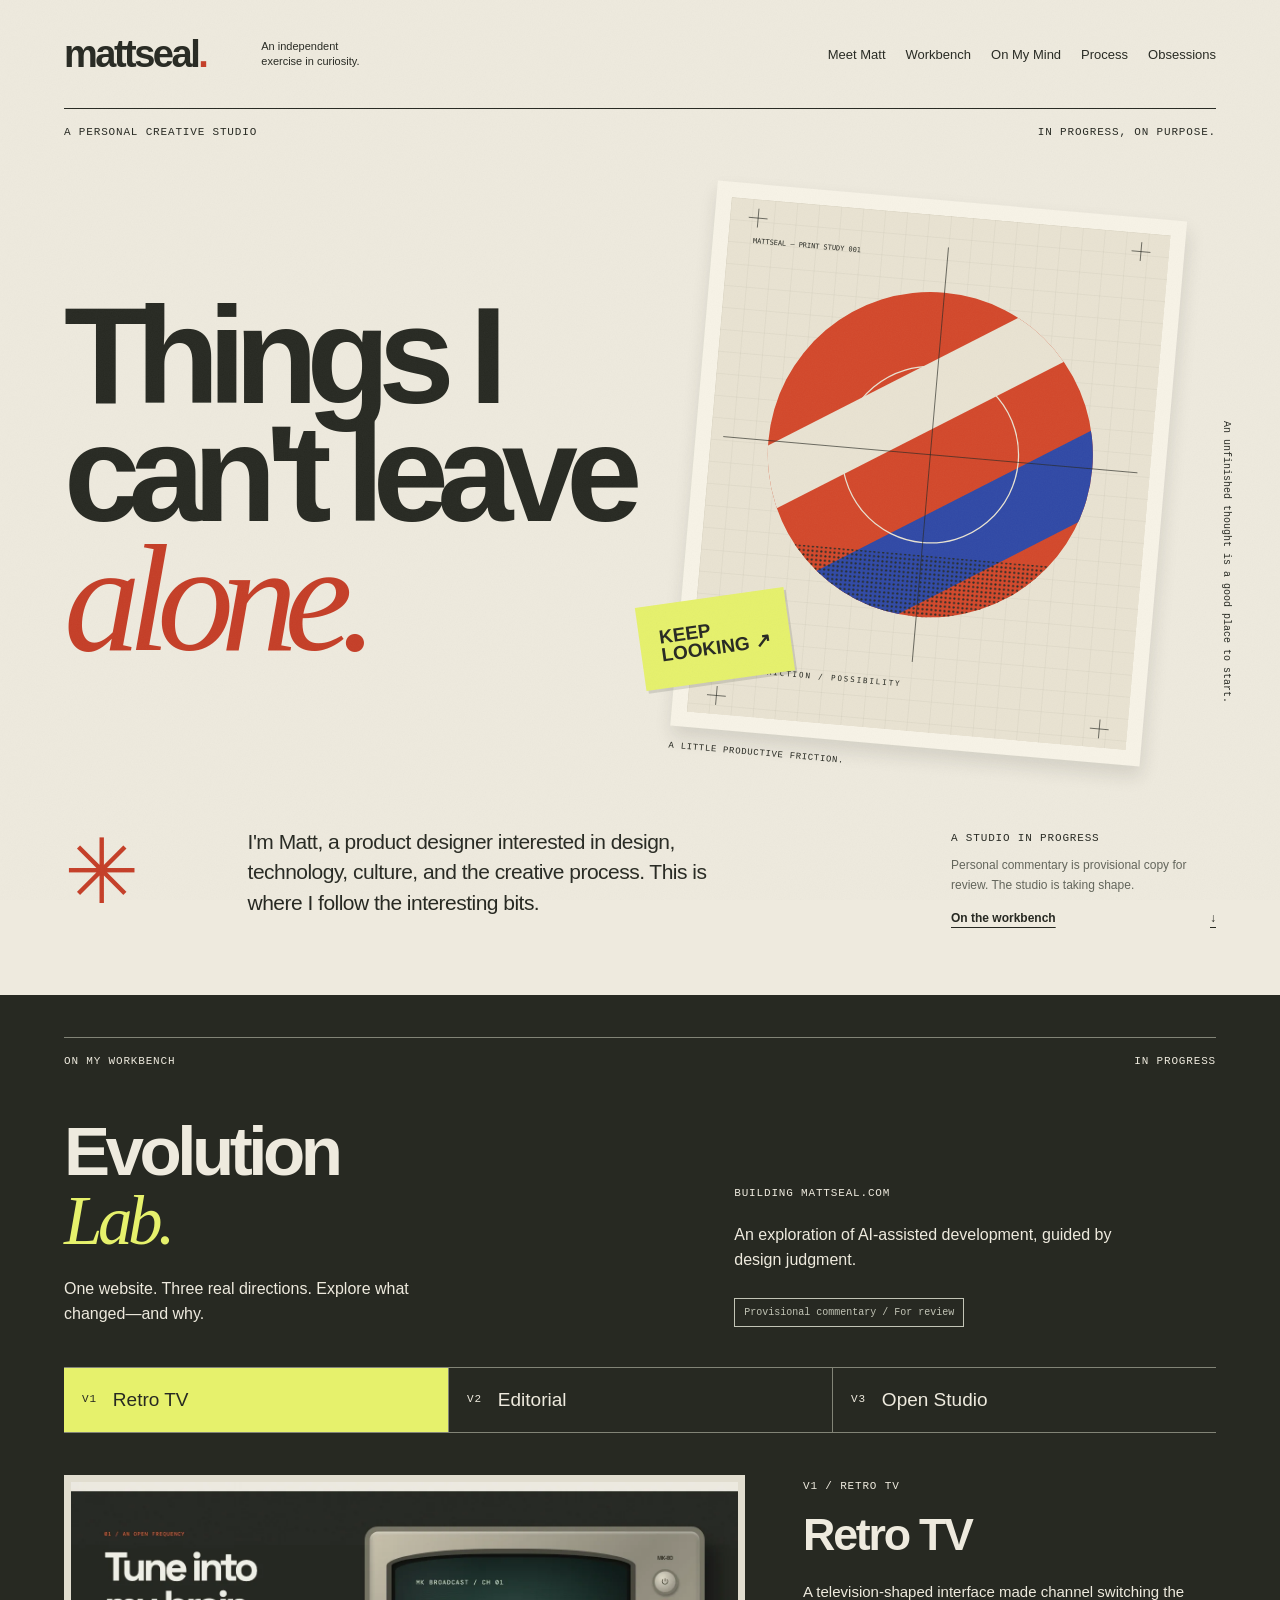
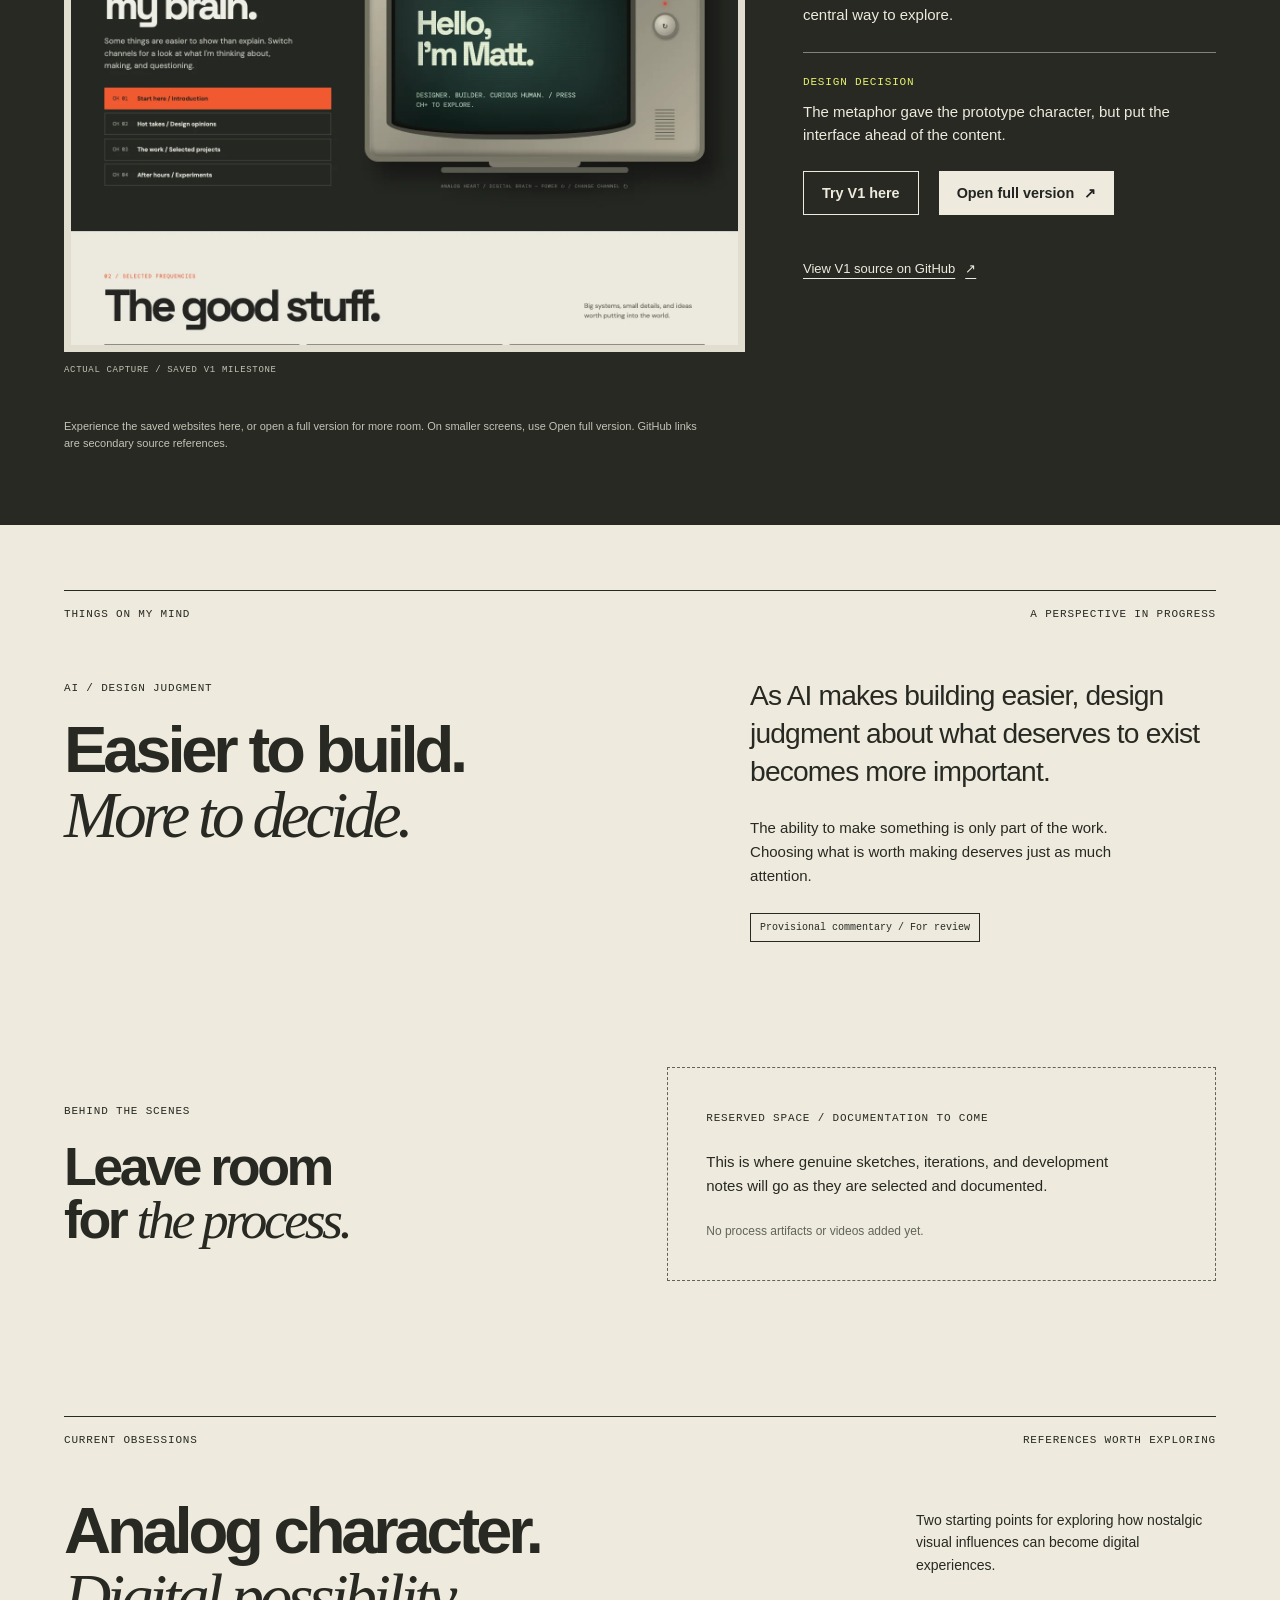
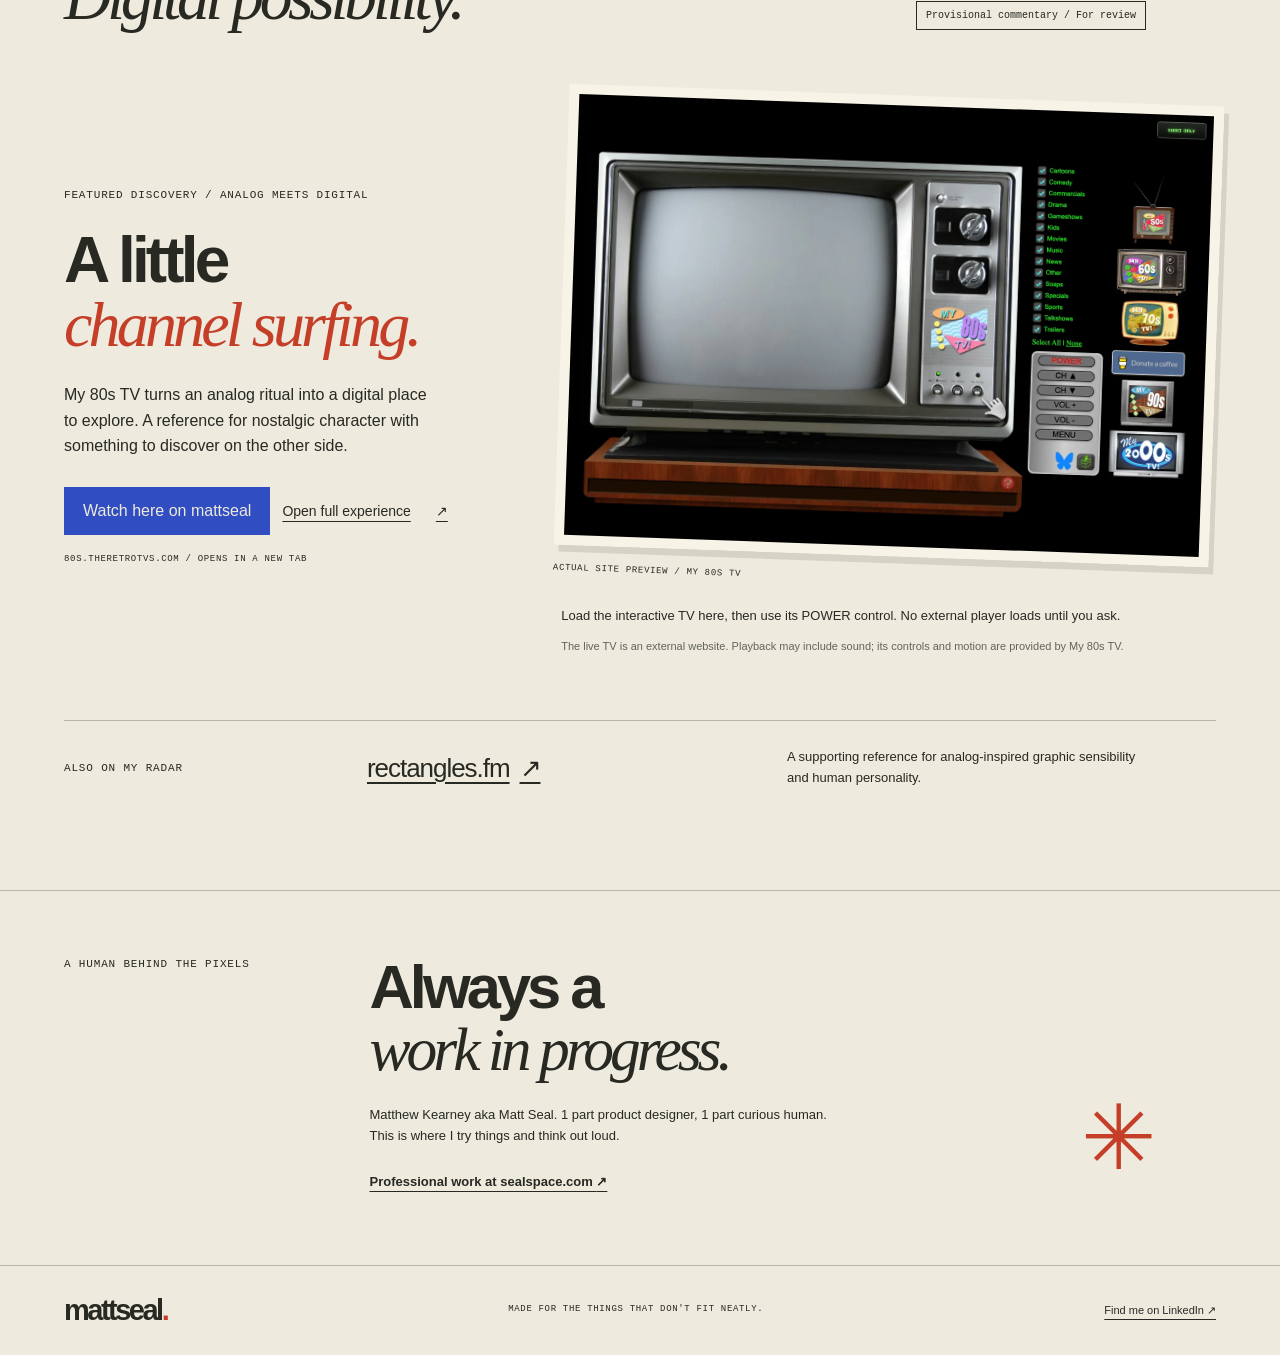
==== commit 8d57156b: "feat: preserve V5 interactive historical archive" ====
--- a/index.html
+++ b/index.html
@@ -50,17 +50,20 @@
           </nav>
           <article class="version-panel" id="milestone-v1" aria-labelledby="title-v1">
             <figure><img src="assets/v1-retro-tv.webp" width="1440" height="1000" loading="lazy" alt="The original prototype showing its retro television and channel controls."><figcaption class="meta">Actual capture / Saved V1 milestone</figcaption></figure>
-            <div class="version-commentary"><span class="meta">V1 / Retro TV</span><h3 id="title-v1">Retro TV</h3><p>A television-shaped interface made channel switching the central way to explore.</p><div class="decision"><span class="meta">Design decision</span><p>The metaphor gave the prototype character, but put the interface ahead of the content.</p></div><a class="source-link" href="https://github.com/sealrockswell/mattseal/tree/v1-retro-tv" target="_blank" rel="noopener noreferrer">View V1 source on GitHub <span aria-hidden="true">↗</span></a></div>
+            <div class="version-commentary"><span class="meta">V1 / Retro TV</span><h3 id="title-v1">Retro TV</h3><p>A television-shaped interface made channel switching the central way to explore.</p><div class="decision"><span class="meta">Design decision</span><p>The metaphor gave the prototype character, but put the interface ahead of the content.</p></div><div class="archive-actions"><button class="archive-load" type="button" hidden aria-controls="archive-stage-v1" aria-expanded="false">Try V1 here</button><a class="archive-full" href="archive/v1/" target="_blank" rel="noopener noreferrer">Open full version <span aria-hidden="true">↗</span><span class="visually-hidden"> (opens in a new tab)</span></a></div><a class="source-link" href="https://github.com/sealrockswell/mattseal/tree/v1-retro-tv" target="_blank" rel="noopener noreferrer">View V1 source on GitHub <span aria-hidden="true">↗</span></a></div>
+          <div class="archive-stage" id="archive-stage-v1" hidden><div class="archive-toolbar"><span class="meta">Live archive / V1</span><button class="archive-close" type="button">Close preview</button></div><p class="archive-status" role="status">Loading historical version…</p></div>
           </article>
           <article class="version-panel" id="milestone-v2" aria-labelledby="title-v2">
             <figure><img src="assets/v2-editorial.webp" width="1440" height="1000" loading="lazy" alt="The saved editorial prototype showing the two-layer print reveal study."><figcaption class="meta">Actual capture / Saved V2 milestone</figcaption></figure>
-            <div class="version-commentary"><span class="meta">V2 / Editorial</span><h3 id="title-v2">Editorial</h3><p>Oversized type, paper textures, and a two-layer print study explored a more editorial direction.</p><div class="decision"><span class="meta">Design decision</span><p>The reveal slider added interaction, but its visual payoff did not give visitors enough meaningful content.</p></div><a class="source-link" href="https://github.com/sealrockswell/mattseal/tree/v2-editorial" target="_blank" rel="noopener noreferrer">View V2 source on GitHub <span aria-hidden="true">↗</span></a></div>
+            <div class="version-commentary"><span class="meta">V2 / Editorial</span><h3 id="title-v2">Editorial</h3><p>Oversized type, paper textures, and a two-layer print study explored a more editorial direction.</p><div class="decision"><span class="meta">Design decision</span><p>The reveal slider added interaction, but its visual payoff did not give visitors enough meaningful content.</p></div><div class="archive-actions"><button class="archive-load" type="button" hidden aria-controls="archive-stage-v2" aria-expanded="false">Try V2 here</button><a class="archive-full" href="archive/v2/" target="_blank" rel="noopener noreferrer">Open full version <span aria-hidden="true">↗</span><span class="visually-hidden"> (opens in a new tab)</span></a></div><a class="source-link" href="https://github.com/sealrockswell/mattseal/tree/v2-editorial" target="_blank" rel="noopener noreferrer">View V2 source on GitHub <span aria-hidden="true">↗</span></a></div>
+          <div class="archive-stage" id="archive-stage-v2" hidden><div class="archive-toolbar"><span class="meta">Live archive / V2</span><button class="archive-close" type="button">Close preview</button></div><p class="archive-status" role="status">Loading historical version…</p></div>
           </article>
           <article class="version-panel" id="milestone-v3" aria-labelledby="title-v3">
             <figure><img src="assets/v3-open-studio.webp" width="1440" height="753" loading="lazy" alt="The saved Open Studio homepage showing the site-building workbench."><figcaption class="meta">Actual capture / Saved V3 milestone</figcaption></figure>
-            <div class="version-commentary"><span class="meta">V3 / Open Studio</span><h3 id="title-v3">Open Studio</h3><p>The homepage became a personal creative studio for work in progress, thinking, and creative interests.</p><div class="decision"><span class="meta">Design decision</span><p>Keep the expressive visual foundation. Let real content decide what deserves an interaction.</p></div><a class="source-link" href="https://github.com/sealrockswell/mattseal/tree/v3-open-studio" target="_blank" rel="noopener noreferrer">View V3 source on GitHub <span aria-hidden="true">↗</span></a></div>
+            <div class="version-commentary"><span class="meta">V3 / Open Studio</span><h3 id="title-v3">Open Studio</h3><p>The homepage became a personal creative studio for work in progress, thinking, and creative interests.</p><div class="decision"><span class="meta">Design decision</span><p>Keep the expressive visual foundation. Let real content decide what deserves an interaction.</p></div><div class="archive-actions"><button class="archive-load" type="button" hidden aria-controls="archive-stage-v3" aria-expanded="false">Try V3 here</button><a class="archive-full" href="archive/v3/" target="_blank" rel="noopener noreferrer">Open full version <span aria-hidden="true">↗</span><span class="visually-hidden"> (opens in a new tab)</span></a></div><a class="source-link" href="https://github.com/sealrockswell/mattseal/tree/v3-open-studio" target="_blank" rel="noopener noreferrer">View V3 source on GitHub <span aria-hidden="true">↗</span></a></div>
+          <div class="archive-stage" id="archive-stage-v3" hidden><div class="archive-toolbar"><span class="meta">Live archive / V3</span><button class="archive-close" type="button">Close preview</button></div><p class="archive-status" role="status">Loading historical version…</p></div>
           </article>
-          <p class="lab-access">Explore the source behind each milestone on GitHub. Each link opens its saved version in a new tab.</p>
+          <p class="lab-access">Experience the saved websites here, or open a full version for more room. On smaller screens, use Open full version. GitHub links are secondary source references.</p>
         </div>
       </div>
     </section>
--- a/styles.css
+++ b/styles.css
@@ -610,3 +610,16 @@
 /* Inline viewing is primary; the full-site link remains a distinct secondary action. */
 .tv-load{background:var(--blue);border-color:var(--blue);color:var(--paper)}
 .tv-can-embed .discovery-link{background:transparent;color:var(--ink);padding-inline:0;text-decoration:underline;text-underline-offset:5px;font-size:14px}
+
+/* Historical websites stay in their own browsing contexts. */
+.archive-actions { display: flex; flex-wrap: wrap; align-items: center; gap: 12px 20px; margin: 24px 0 12px; }
+.archive-load, .archive-full, .archive-close { min-height: 44px; display: inline-flex; align-items: center; justify-content: center; padding: 12px 18px; font: inherit; font-size: .9rem; font-weight: 600; }
+.archive-load, .archive-close { border: 1px solid currentColor; background: transparent; color: inherit; cursor: pointer; }
+.archive-full { background: var(--paper, #ede9df); color: #242522; text-decoration: none; gap: 10px; }
+.archive-stage { grid-column: 1 / -1; min-width: 0; border: 1px solid #77766e; margin-top: 24px; }
+.archive-toolbar { display: flex; align-items: center; justify-content: space-between; gap: 20px; padding: 12px 18px; }
+.archive-status { margin: 0; padding: 0 18px 16px; font-size: .85rem; line-height: 1.5; }
+.archive-stage iframe { display: block; width: 100%; height: 78vh; min-height: 600px; max-height: 1000px; border: 0; background: #ede9df; }
+.archive-is-live .version-commentary { grid-column: 1 / -1; max-width: 780px; }
+.archive-stage[hidden], .archive-load[hidden], .version-panel figure[hidden] { display: none; }
+.evolution-lab :is(button, .archive-full):focus-visible { outline: 3px solid #f4d35e; outline-offset: 5px; }
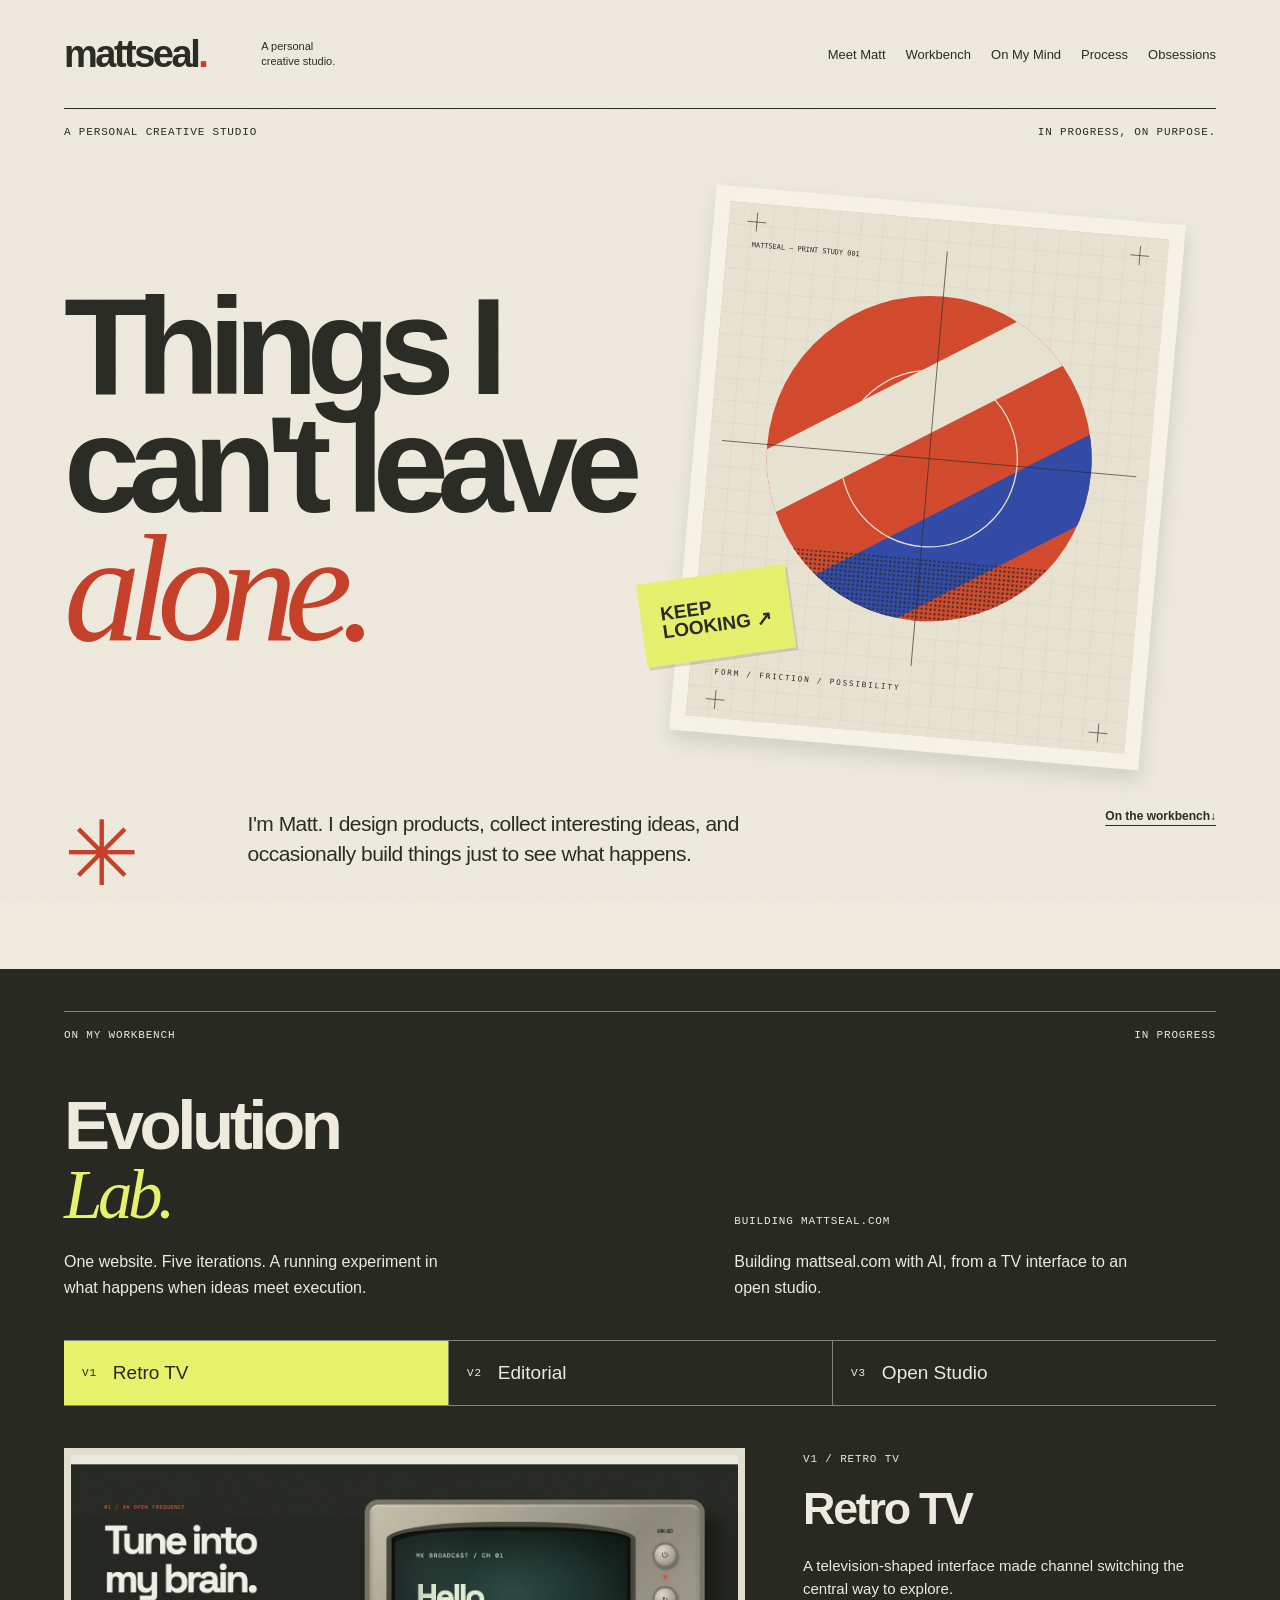
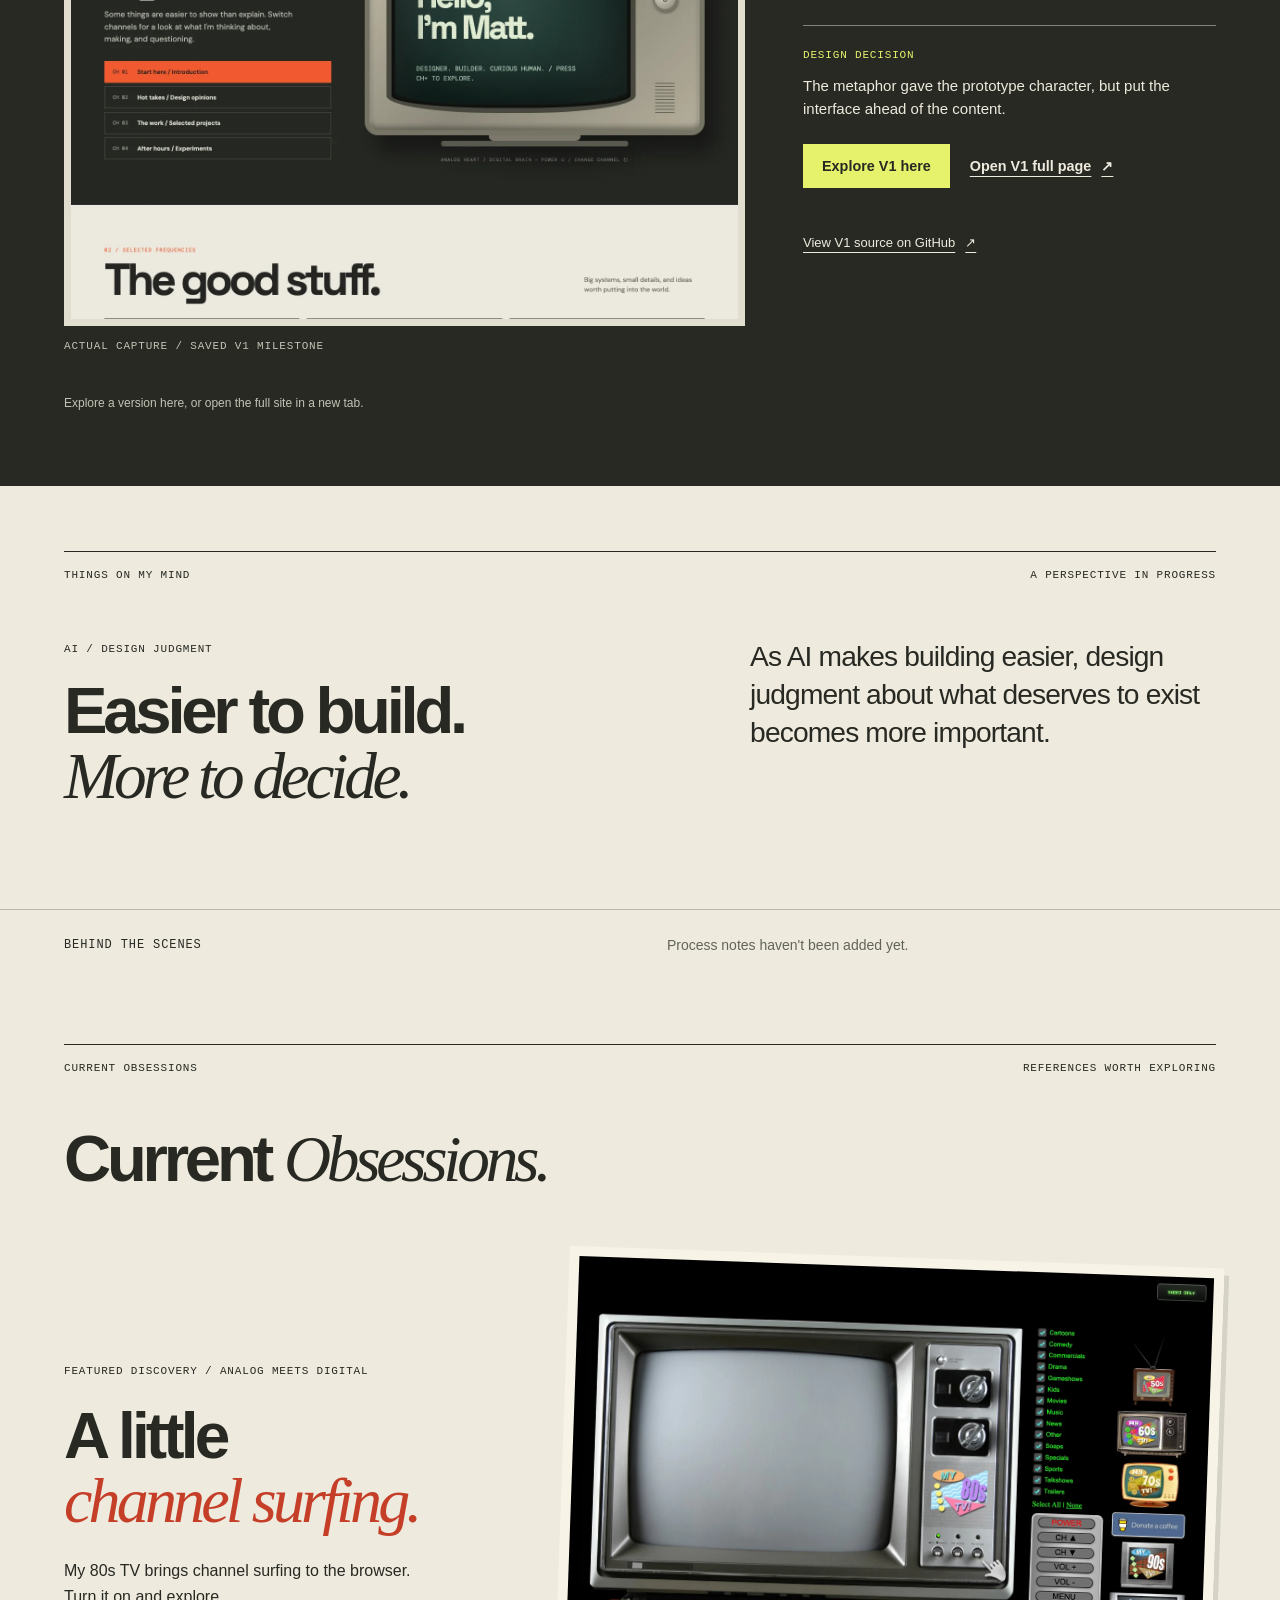
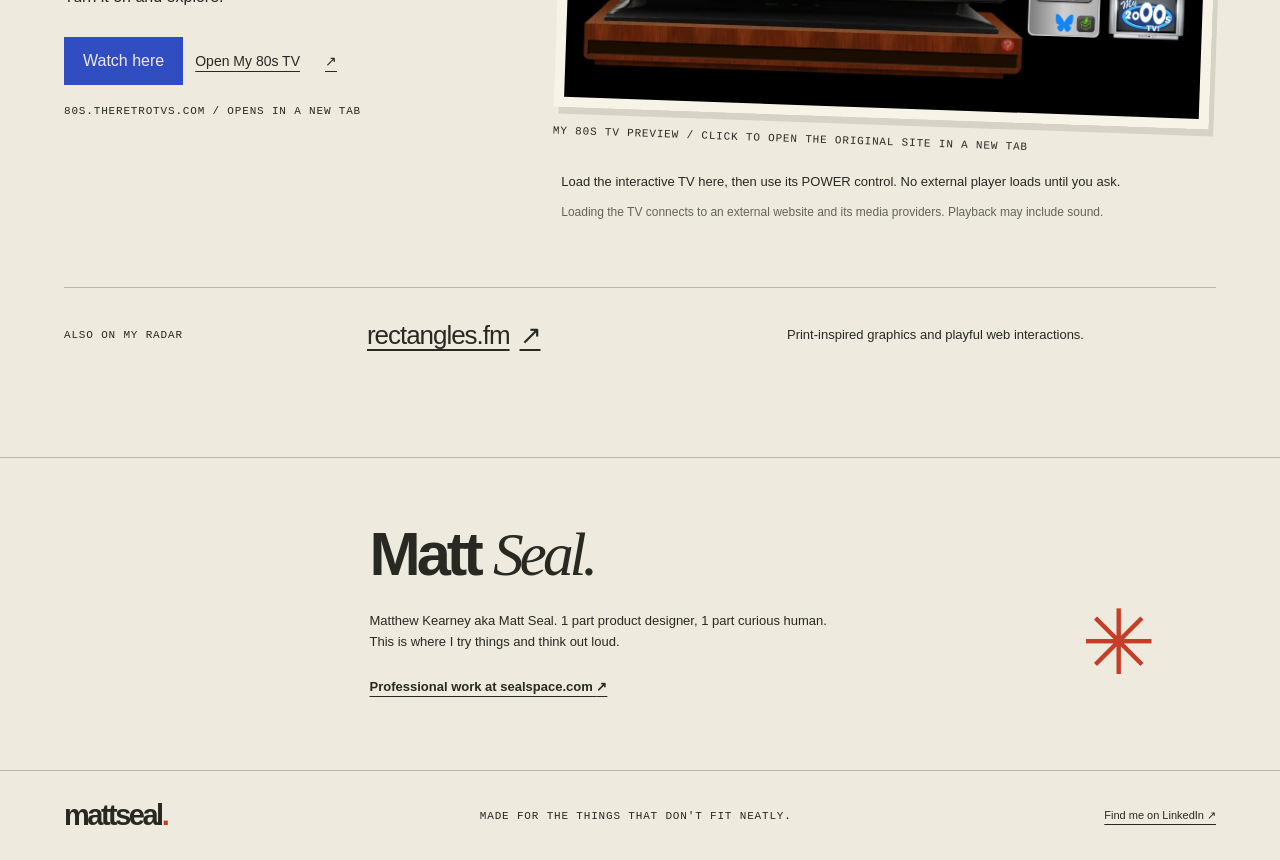
==== commit 2cbe1f0d: "feat: polish V6 content, accessibility, and social sharing" ====
--- a/index.html
+++ b/index.html
@@ -4,8 +4,24 @@
   <meta charset="utf-8">
   <meta name="viewport" content="width=device-width, initial-scale=1">
   <meta name="theme-color" content="#eeeade">
-  <meta name="description" content="Matthew Kearney's creative playground for design, technology, culture, and things he can't leave alone.">
+  <meta name="description" content="Matt's personal creative studio: design, technology, experiments, and things worth exploring.">
   <title>mattseal. — Things I can't leave alone.</title>
+  <link rel="canonical" href="https://mattseal.com/">
+  <meta property="og:type" content="website">
+  <meta property="og:site_name" content="mattseal.">
+  <meta property="og:title" content="mattseal. — Things I can't leave alone.">
+  <meta property="og:description" content="Matt's personal creative studio: design, technology, experiments, and things worth exploring.">
+  <meta property="og:url" content="https://mattseal.com/">
+  <meta property="og:image" content="https://mattseal.com/assets/social-preview.png">
+  <meta property="og:image:type" content="image/png">
+  <meta property="og:image:width" content="1200">
+  <meta property="og:image:height" content="630">
+  <meta property="og:image:alt" content="mattseal. — Things I can't leave alone. Original red and blue abstract print on warm paper.">
+  <meta name="twitter:card" content="summary_large_image">
+  <meta name="twitter:title" content="mattseal. — Things I can't leave alone.">
+  <meta name="twitter:description" content="Matt's personal creative studio: design, technology, experiments, and things worth exploring.">
+  <meta name="twitter:image" content="https://mattseal.com/assets/social-preview.png">
+  <meta name="twitter:image:alt" content="mattseal. — Things I can't leave alone. Original red and blue abstract print on warm paper.">
   <link rel="icon" href="assets/favicon.svg" type="image/svg+xml">
   <link rel="stylesheet" href="styles.css">
   <script src="main.js" defer></script>
@@ -14,7 +30,7 @@
   <a class="skip-link" href="#main">Skip to content</a>
   <header class="masthead wrap">
     <a class="wordmark" href="#top" aria-label="mattseal home">mattseal<span>.</span></a>
-    <span class="masthead-note">An independent<br>exercise in curiosity.</span>
+    <span class="masthead-note">A personal<br>creative studio.</span>
     <nav aria-label="Main navigation">
       <a href="#meet-matt">Meet Matt</a><a href="#workbench">Workbench</a><a href="#mind">On My Mind</a><a href="#process">Process</a><a href="#obsessions">Obsessions</a>
     </nav>
@@ -27,21 +43,21 @@
         <figure class="opening-art">
           <div class="art-mat"><img src="assets/overprint.svg" width="700" height="820" alt="An original abstract print: vermilion and blue circular forms overlap on a paper grid."></div>
           <span class="art-stamp" aria-hidden="true">KEEP<br>LOOKING ↗</span>
-          <figcaption class="meta">A little productive friction.</figcaption>
+
         </figure>
-        <span class="margin-note" aria-hidden="true">An unfinished thought is a good place to start.</span>
+
       </div>
       <div class="opening-bottom" id="meet-matt" role="region" aria-label="Meet Matt">
         <span class="asterisk" aria-hidden="true">✳</span>
-        <p>I'm Matt, a product designer interested in design, technology, culture, and the creative process. This is where I follow the interesting bits.</p>
-        <div class="draft-note"><span class="meta">A studio in progress</span><p>Personal commentary is provisional copy for review. The studio is taking shape.</p><a href="#workbench">On the workbench <span aria-hidden="true">↓</span></a></div>
+        <p>I'm Matt. I design products, collect interesting ideas, and occasionally build things just to see what happens.</p>
+        <div class="draft-note"><a href="#workbench">On the workbench <span aria-hidden="true">↓</span></a></div>
       </div>
     </section>
 
     <section class="workbench" id="workbench" aria-labelledby="workbench-title">
       <div class="wrap">
         <div class="section-label meta"><span>On My Workbench</span><span>In progress</span></div>
-        <div class="lab-heading"><div><h2 id="workbench-title">Evolution<br><em>Lab.</em></h2><p>One website. Three real directions. Explore what changed—and why.</p></div><div><span class="meta">Building mattseal.com</span><p>An exploration of AI-assisted development, guided by design judgment.</p><span class="draft-tag">Provisional commentary / For review</span></div></div>
+        <div class="lab-heading"><div><h2 id="workbench-title">Evolution<br><em>Lab.</em></h2><p>One website. Five iterations. A running experiment in what happens when ideas meet execution.</p></div><div><span class="meta">Building mattseal.com</span><p>Building mattseal.com with AI, from a TV interface to an open studio.</p></div></div>
         <div class="evolution-lab">
           <nav class="version-selector" aria-label="Website milestones">
             <a href="#milestone-v1" id="select-v1"><span class="meta">V1</span> Retro TV</a>
@@ -50,20 +66,20 @@
           </nav>
           <article class="version-panel" id="milestone-v1" aria-labelledby="title-v1">
             <figure><img src="assets/v1-retro-tv.webp" width="1440" height="1000" loading="lazy" alt="The original prototype showing its retro television and channel controls."><figcaption class="meta">Actual capture / Saved V1 milestone</figcaption></figure>
-            <div class="version-commentary"><span class="meta">V1 / Retro TV</span><h3 id="title-v1">Retro TV</h3><p>A television-shaped interface made channel switching the central way to explore.</p><div class="decision"><span class="meta">Design decision</span><p>The metaphor gave the prototype character, but put the interface ahead of the content.</p></div><div class="archive-actions"><button class="archive-load" type="button" hidden aria-controls="archive-stage-v1" aria-expanded="false">Try V1 here</button><a class="archive-full" href="archive/v1/" target="_blank" rel="noopener noreferrer">Open full version <span aria-hidden="true">↗</span><span class="visually-hidden"> (opens in a new tab)</span></a></div><a class="source-link" href="https://github.com/sealrockswell/mattseal/tree/v1-retro-tv" target="_blank" rel="noopener noreferrer">View V1 source on GitHub <span aria-hidden="true">↗</span></a></div>
+            <div class="version-commentary"><span class="meta">V1 / Retro TV</span><h3 id="title-v1">Retro TV</h3><p>A television-shaped interface made channel switching the central way to explore.</p><div class="decision"><span class="meta">Design decision</span><p>The metaphor gave the prototype character, but put the interface ahead of the content.</p></div><div class="archive-actions"><button class="archive-load" type="button" hidden aria-controls="archive-stage-v1" aria-expanded="false">Explore V1 here</button><a class="archive-full" href="archive/v1/" target="_blank" rel="noopener noreferrer">Open V1 full page <span aria-hidden="true">↗</span><span class="visually-hidden"> (opens in a new tab)</span></a></div><a class="source-link" href="https://github.com/sealrockswell/mattseal/tree/v1-retro-tv" target="_blank" rel="noopener noreferrer">View V1 source on GitHub <span aria-hidden="true">↗</span></a></div>
           <div class="archive-stage" id="archive-stage-v1" hidden><div class="archive-toolbar"><span class="meta">Live archive / V1</span><button class="archive-close" type="button">Close preview</button></div><p class="archive-status" role="status">Loading historical version…</p></div>
           </article>
           <article class="version-panel" id="milestone-v2" aria-labelledby="title-v2">
             <figure><img src="assets/v2-editorial.webp" width="1440" height="1000" loading="lazy" alt="The saved editorial prototype showing the two-layer print reveal study."><figcaption class="meta">Actual capture / Saved V2 milestone</figcaption></figure>
-            <div class="version-commentary"><span class="meta">V2 / Editorial</span><h3 id="title-v2">Editorial</h3><p>Oversized type, paper textures, and a two-layer print study explored a more editorial direction.</p><div class="decision"><span class="meta">Design decision</span><p>The reveal slider added interaction, but its visual payoff did not give visitors enough meaningful content.</p></div><div class="archive-actions"><button class="archive-load" type="button" hidden aria-controls="archive-stage-v2" aria-expanded="false">Try V2 here</button><a class="archive-full" href="archive/v2/" target="_blank" rel="noopener noreferrer">Open full version <span aria-hidden="true">↗</span><span class="visually-hidden"> (opens in a new tab)</span></a></div><a class="source-link" href="https://github.com/sealrockswell/mattseal/tree/v2-editorial" target="_blank" rel="noopener noreferrer">View V2 source on GitHub <span aria-hidden="true">↗</span></a></div>
+            <div class="version-commentary"><span class="meta">V2 / Editorial</span><h3 id="title-v2">Editorial</h3><p>Oversized type, paper textures, and a two-layer print study explored a more editorial direction.</p><div class="decision"><span class="meta">Design decision</span><p>The reveal slider added interaction, but its visual payoff did not give visitors enough meaningful content.</p></div><div class="archive-actions"><button class="archive-load" type="button" hidden aria-controls="archive-stage-v2" aria-expanded="false">Explore V2 here</button><a class="archive-full" href="archive/v2/" target="_blank" rel="noopener noreferrer">Open V2 full page <span aria-hidden="true">↗</span><span class="visually-hidden"> (opens in a new tab)</span></a></div><a class="source-link" href="https://github.com/sealrockswell/mattseal/tree/v2-editorial" target="_blank" rel="noopener noreferrer">View V2 source on GitHub <span aria-hidden="true">↗</span></a></div>
           <div class="archive-stage" id="archive-stage-v2" hidden><div class="archive-toolbar"><span class="meta">Live archive / V2</span><button class="archive-close" type="button">Close preview</button></div><p class="archive-status" role="status">Loading historical version…</p></div>
           </article>
           <article class="version-panel" id="milestone-v3" aria-labelledby="title-v3">
             <figure><img src="assets/v3-open-studio.webp" width="1440" height="753" loading="lazy" alt="The saved Open Studio homepage showing the site-building workbench."><figcaption class="meta">Actual capture / Saved V3 milestone</figcaption></figure>
-            <div class="version-commentary"><span class="meta">V3 / Open Studio</span><h3 id="title-v3">Open Studio</h3><p>The homepage became a personal creative studio for work in progress, thinking, and creative interests.</p><div class="decision"><span class="meta">Design decision</span><p>Keep the expressive visual foundation. Let real content decide what deserves an interaction.</p></div><div class="archive-actions"><button class="archive-load" type="button" hidden aria-controls="archive-stage-v3" aria-expanded="false">Try V3 here</button><a class="archive-full" href="archive/v3/" target="_blank" rel="noopener noreferrer">Open full version <span aria-hidden="true">↗</span><span class="visually-hidden"> (opens in a new tab)</span></a></div><a class="source-link" href="https://github.com/sealrockswell/mattseal/tree/v3-open-studio" target="_blank" rel="noopener noreferrer">View V3 source on GitHub <span aria-hidden="true">↗</span></a></div>
+            <div class="version-commentary"><span class="meta">V3 / Open Studio</span><h3 id="title-v3">Open Studio</h3><p>The homepage became a personal creative studio for work in progress, thinking, and creative interests.</p><div class="decision"><span class="meta">Design decision</span><p>Keep the expressive visual foundation. Let real content decide what deserves an interaction.</p></div><div class="archive-actions"><button class="archive-load" type="button" hidden aria-controls="archive-stage-v3" aria-expanded="false">Explore V3 here</button><a class="archive-full" href="archive/v3/" target="_blank" rel="noopener noreferrer">Open V3 full page <span aria-hidden="true">↗</span><span class="visually-hidden"> (opens in a new tab)</span></a></div><a class="source-link" href="https://github.com/sealrockswell/mattseal/tree/v3-open-studio" target="_blank" rel="noopener noreferrer">View V3 source on GitHub <span aria-hidden="true">↗</span></a></div>
           <div class="archive-stage" id="archive-stage-v3" hidden><div class="archive-toolbar"><span class="meta">Live archive / V3</span><button class="archive-close" type="button">Close preview</button></div><p class="archive-status" role="status">Loading historical version…</p></div>
           </article>
-          <p class="lab-access">Experience the saved websites here, or open a full version for more room. On smaller screens, use Open full version. GitHub links are secondary source references.</p>
+          <p class="lab-access">Explore a version here, or open the full site in a new tab.</p>
         </div>
       </div>
     </section>
@@ -72,32 +88,32 @@
       <div class="section-label meta"><span>Things on My Mind</span><span>A perspective in progress</span></div>
       <div class="mind-layout">
         <div><span class="meta">AI / Design judgment</span><h2 id="mind-title">Easier to build.<br><em>More to decide.</em></h2></div>
-        <div class="mind-copy"><p>As AI makes building easier, design judgment about what deserves to exist becomes more important.</p><p>The ability to make something is only part of the work. Choosing what is worth making deserves just as much attention.</p><span class="draft-tag">Provisional commentary / For review</span></div>
+        <div class="mind-copy"><p>As AI makes building easier, design judgment about what deserves to exist becomes more important.</p></div>
       </div>
     </section>
 
     <section class="process wrap" id="process" aria-labelledby="process-title">
-      <div class="process-heading"><span class="meta">Behind the Scenes</span><h2 id="process-title">Leave room<br>for <em>the process.</em></h2></div>
-      <div class="process-space"><span class="meta">Reserved space / Documentation to come</span><p>This is where genuine sketches, iterations, and development notes will go as they are selected and documented.</p><p class="muted">No process artifacts or videos added yet.</p></div>
+      <h2 id="process-title" class="meta">Behind the Scenes</h2>
+      <p>Process notes haven't been added yet.</p>
     </section>
 
     <section class="obsessions section wrap" id="obsessions" aria-labelledby="obsessions-title">
       <div class="section-label meta"><span>Current Obsessions</span><span>References worth exploring</span></div>
-      <div class="obsessions-heading"><h2 id="obsessions-title">Analog character.<br><em>Digital possibility.</em></h2><p>Two starting points for exploring how nostalgic visual influences can become digital experiences.<br><span class="draft-tag">Provisional commentary / For review</span></p></div>
+      <div class="obsessions-heading"><h2 id="obsessions-title">Current <em>Obsessions.</em></h2></div>
       <article class="tv-discovery" aria-labelledby="discovery-title">
-        <div class="discovery-copy"><span class="meta">Featured discovery / Analog meets digital</span><h3 id="discovery-title">A little<br><em>channel surfing.</em></h3><p>My 80s TV turns an analog ritual into a digital place to explore. A reference for nostalgic character with something to discover on the other side.</p><div class="tv-actions"><button class="tv-load" type="button" hidden aria-controls="tv-stage" aria-expanded="false">Watch here on mattseal</button><a class="discovery-link" href="https://80s.theretrotvs.com/" target="_blank" rel="noopener noreferrer">Open full experience <span aria-hidden="true">↗</span><span class="visually-hidden"> (opens in a new tab)</span></a></div><span class="discovery-domain meta">80s.theretrotvs.com / Opens in a new tab</span></div>
+        <div class="discovery-copy"><span class="meta">Featured discovery / Analog meets digital</span><h3 id="discovery-title">A little<br><em>channel surfing.</em></h3><p>My 80s TV brings channel surfing to the browser. Turn it on and explore.</p><div class="tv-actions"><button class="tv-load" type="button" hidden aria-controls="tv-stage" aria-expanded="false">Watch here</button><a class="discovery-link" href="https://80s.theretrotvs.com/" target="_blank" rel="noopener noreferrer">Open My 80s TV <span aria-hidden="true">↗</span><span class="visually-hidden"> (opens in a new tab)</span></a></div><span class="discovery-domain meta">80s.theretrotvs.com / Opens in a new tab</span></div>
         <div class="tv-experience">
           <div class="tv-toolbar" hidden><span class="meta">Live / My 80s TV</span><button class="tv-close" type="button">Close TV</button></div>
           <div id="tv-stage">
-            <figure class="discovery-preview"><a href="https://80s.theretrotvs.com/" aria-label="Launch My 80s TV (opens in a new tab)" target="_blank" rel="noopener noreferrer"><img src="assets/my-80s-tv.webp" width="1440" height="1000" loading="lazy" alt="Actual screenshot of My 80s TV, with a vintage television and channel controls."></a><figcaption class="meta">Actual site preview / My 80s TV</figcaption></figure>
+            <figure class="discovery-preview"><a href="https://80s.theretrotvs.com/" aria-label="Launch My 80s TV (opens in a new tab)" target="_blank" rel="noopener noreferrer"><img src="assets/my-80s-tv.webp" width="1440" height="1000" loading="lazy" alt="Actual screenshot of My 80s TV, with a vintage television and channel controls."></a><figcaption class="meta">My 80s TV preview / Click to open the original site in a new tab</figcaption></figure>
           </div>
           <p class="tv-help" id="tv-help" aria-live="polite">Launch the original TV experience in a new tab.</p>
-          <p class="tv-disclosure">The live TV is an external website. Playback may include sound; its controls and motion are provided by My 80s TV.</p>
+          <p class="tv-disclosure">Loading the TV connects to an external website and its media providers. Playback may include sound.</p>
         </div>
       </article>
-      <aside class="supporting-reference" aria-label="Another creative reference"><span class="meta">Also on my radar</span><a href="https://rectangles.fm/" target="_blank" rel="noopener noreferrer">rectangles.fm <span aria-hidden="true">↗</span></a><p>A supporting reference for analog-inspired graphic sensibility and human personality.</p></aside>
+      <aside class="supporting-reference" aria-label="Another creative reference"><span class="meta">Also on my radar</span><a href="https://rectangles.fm/" target="_blank" rel="noopener noreferrer">rectangles.fm <span aria-hidden="true">↗</span></a><p>Print-inspired graphics and playful web interactions.</p></aside>
     </section>
-    <section class="signoff wrap" aria-labelledby="about-title"><span class="meta">A human behind the pixels</span><div><h2 id="about-title">Always a<br><em>work in progress.</em></h2><p>Matthew Kearney aka Matt Seal. 1 part product designer, 1 part curious human.<br>This is where I try things and think out loud.</p><a class="professional-link" href="https://sealspace.com/" target="_blank" rel="noopener noreferrer">Professional work at sealspace.com <span aria-hidden="true">↗</span></a></div><span class="signoff-star" aria-hidden="true">✳</span></section>
+    <section class="signoff wrap" aria-labelledby="about-title"><div><h2 id="about-title">Matt <em>Seal.</em></h2><p>Matthew Kearney aka Matt Seal. 1 part product designer, 1 part curious human.<br>This is where I try things and think out loud.</p><a class="professional-link" href="https://sealspace.com/" target="_blank" rel="noopener noreferrer">Professional work at sealspace.com <span aria-hidden="true">↗</span></a></div><span class="signoff-star" aria-hidden="true">✳</span></section>
   </main>
   <footer class="wrap"><a class="wordmark" href="#top">mattseal<span>.</span></a><span class="meta">Made for the things that don't fit neatly.</span><a href="https://www.linkedin.com/in/matthewkearneydesign/" target="_blank" rel="noopener noreferrer">Find me on LinkedIn ↗</a></footer>
 </body>
--- a/styles.css
+++ b/styles.css
@@ -556,7 +556,7 @@
 .version-selector a+a{border-left:1px solid #828477}
 .version-selector a[aria-selected=true]{color:var(--ink);background:var(--yellow)}
 .workbench a:focus-visible,.version-panel:focus-visible{outline:3px solid var(--yellow);outline-offset:5px}
-.version-selector a[aria-selected=true]:focus-visible{outline:3px solid var(--paper);outline-offset:-5px}
+.version-selector a[aria-selected=true]:focus-visible{outline:3px solid var(--ink);outline-offset:-5px}
 .version-panel{display:grid;grid-template-columns:minmax(0,1.65fr) minmax(0,1fr);gap:5%;align-items:start;padding-block:10px 40px}
 .version-panel[hidden]{display:none}
 .version-panel img{width:100%;height:auto;border:7px solid #e1ddcf}
@@ -623,3 +623,26 @@
 .archive-is-live .version-commentary { grid-column: 1 / -1; max-width: 780px; }
 .archive-stage[hidden], .archive-load[hidden], .version-panel figure[hidden] { display: none; }
 .evolution-lab :is(button, .archive-full):focus-visible { outline: 3px solid #f4d35e; outline-offset: 5px; }
+
+/* V6: clearer controls and compact process note; original compositions retained. */
+.process { grid-template-columns: minmax(0,1fr) minmax(0,1.1fr); padding-block: 24px 42px; border-top: 1px solid var(--line); }
+.process h2.meta { font: 12px/1.5 var(--mono); letter-spacing: .075em; margin: 0; }
+.process > p { font-size: 14px; color: var(--muted); }
+.version-panel figcaption, .discovery-preview figcaption, .discovery-domain, footer .meta { font-size: 11px; }
+.lab-access, .tv-disclosure { font-size: 12px; }
+.archive-load { background: var(--yellow); color: var(--ink); border-color: var(--yellow); }
+.archive-full { background: transparent; color: var(--paper); padding-inline: 0; text-decoration: underline; }
+.signoff > div { grid-column: 2; }
+.signoff-star { grid-column: 3; }
+@media (hover:hover) {
+  .version-selector a:hover:not([aria-selected=true]) { background: #393c32; }
+  .archive-load:hover, .archive-close:hover, .tv-load:hover, .tv-close:hover { text-decoration: underline; text-underline-offset: 4px; }
+  .archive-full:hover, .discovery-link:hover { text-decoration-thickness: 2px; }
+}
+@media (max-width:1099px) {
+  .archive-full { background: var(--paper); color: var(--ink); padding-inline: 18px; text-decoration: none; }
+}
+@media (max-width:700px) {
+  .process { grid-template-columns: minmax(0,1fr); gap: 12px; padding-block: 22px 32px; }
+  .signoff > div { grid-column: 1; }
+}
